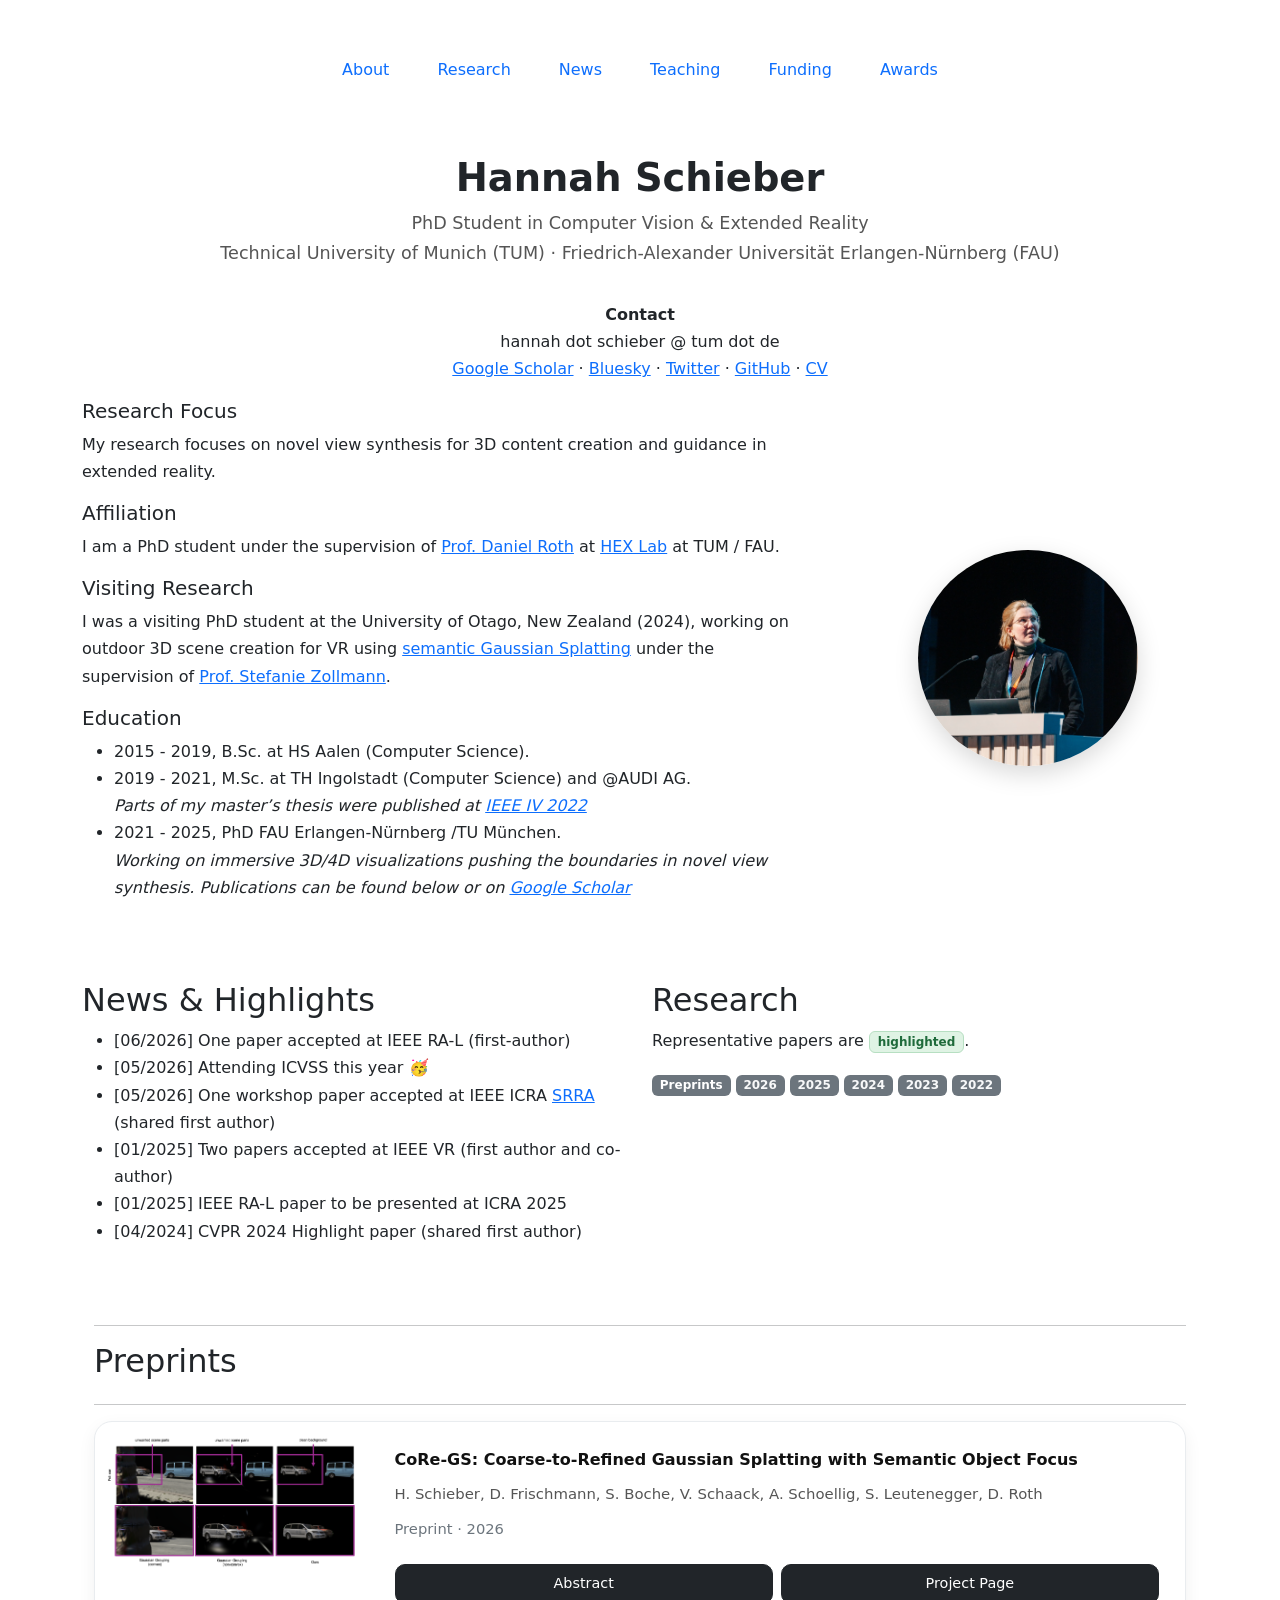
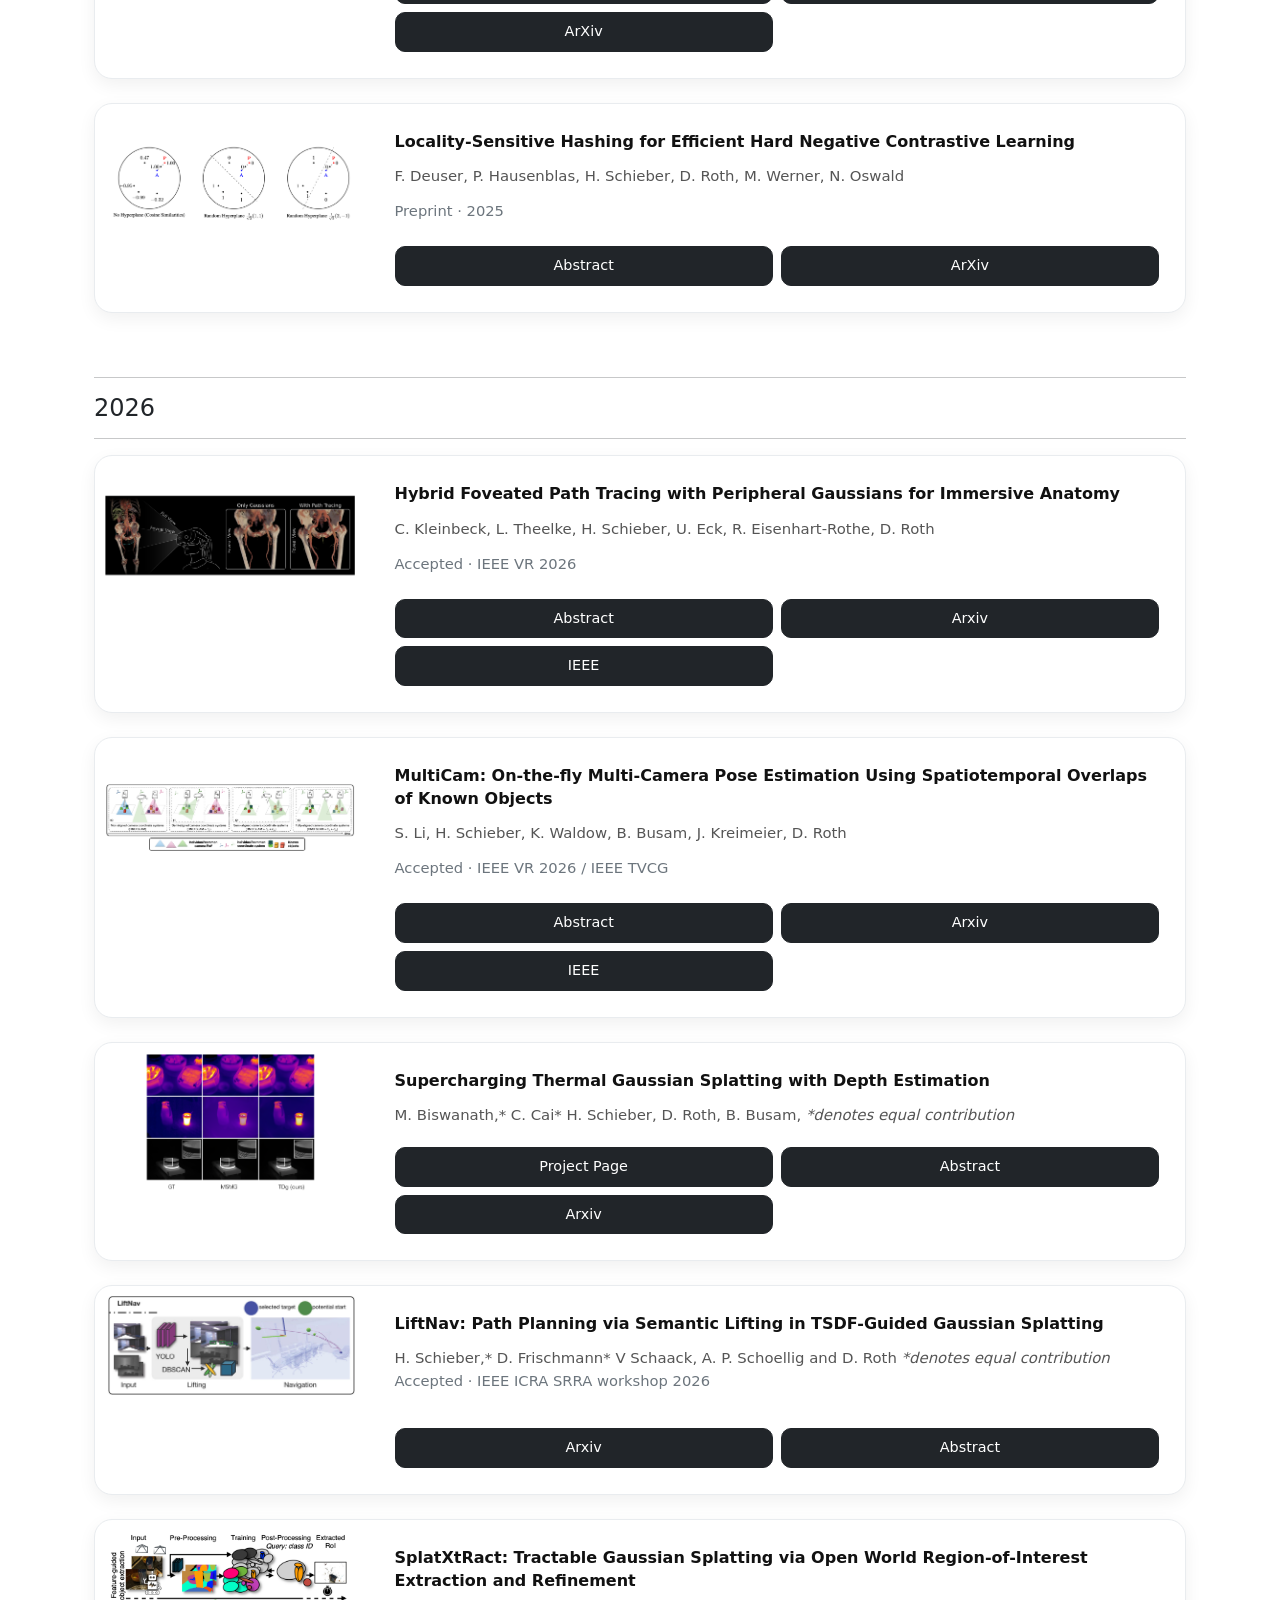
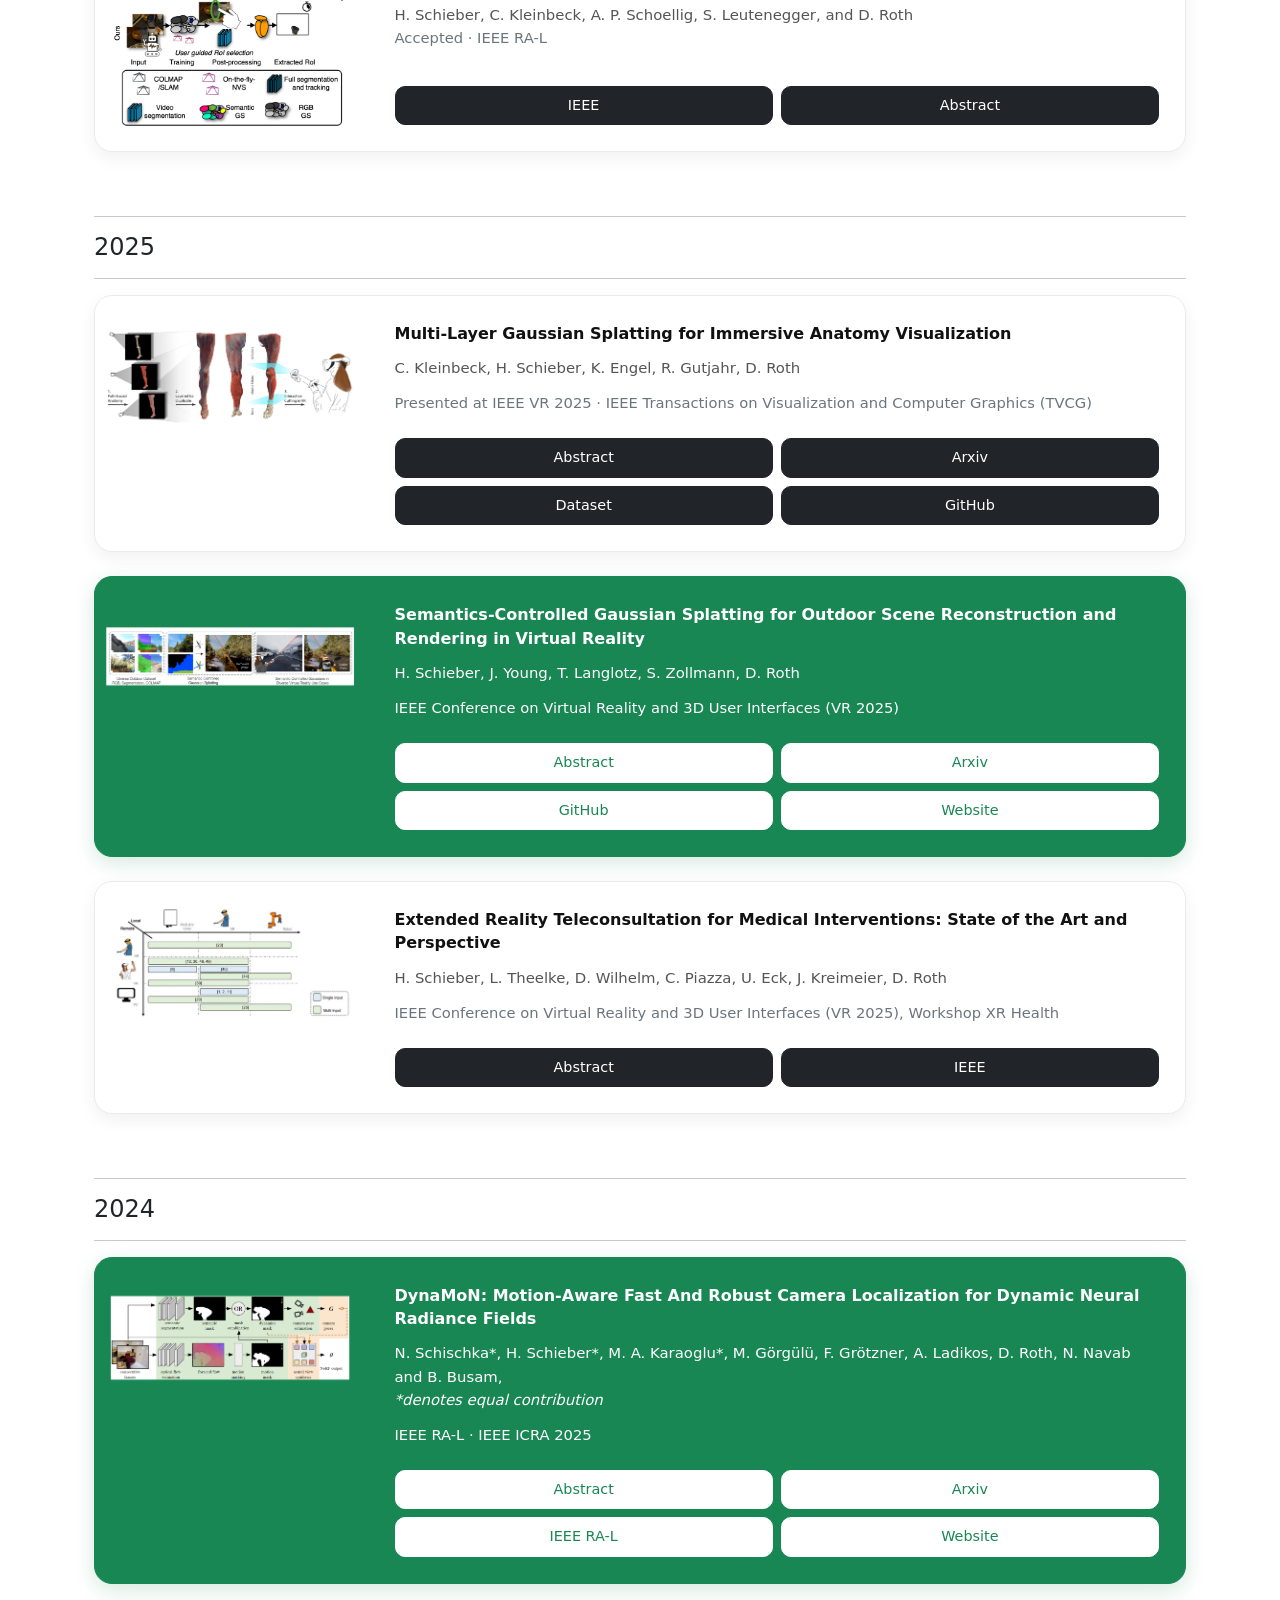
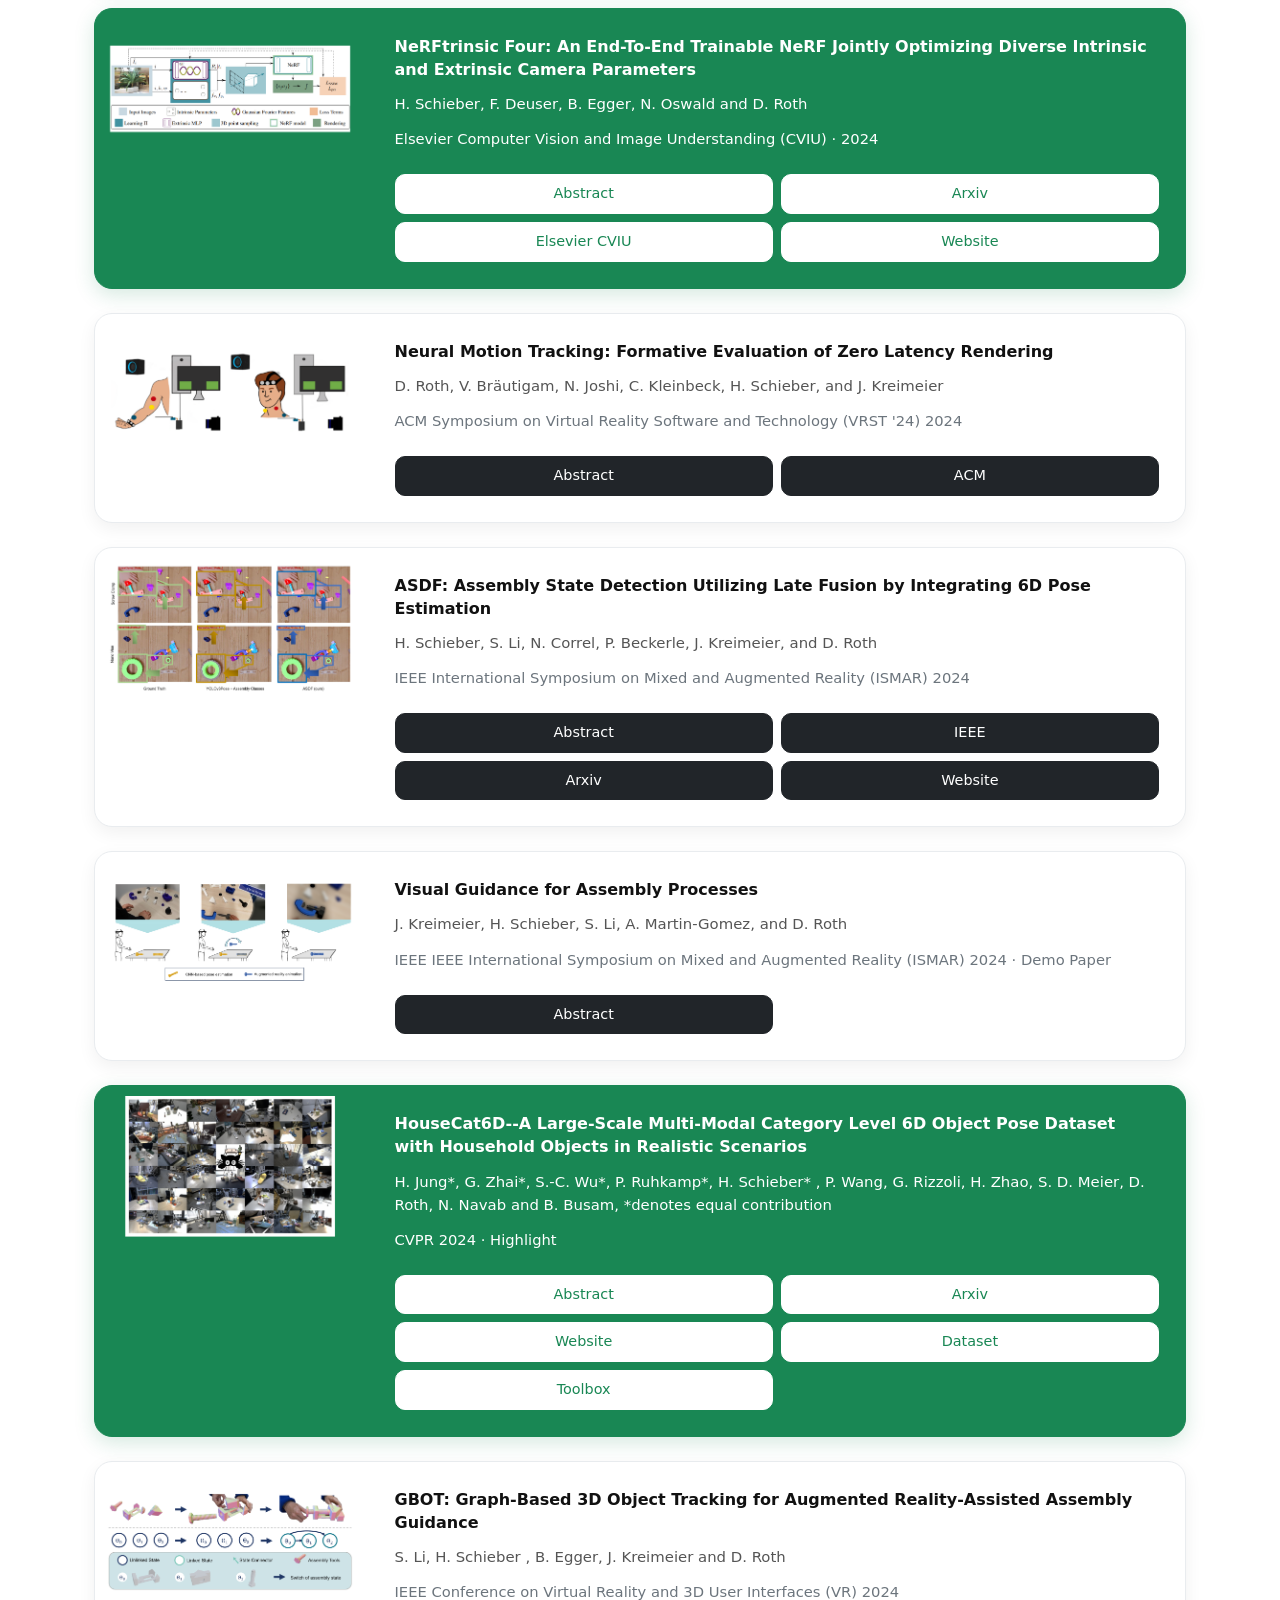
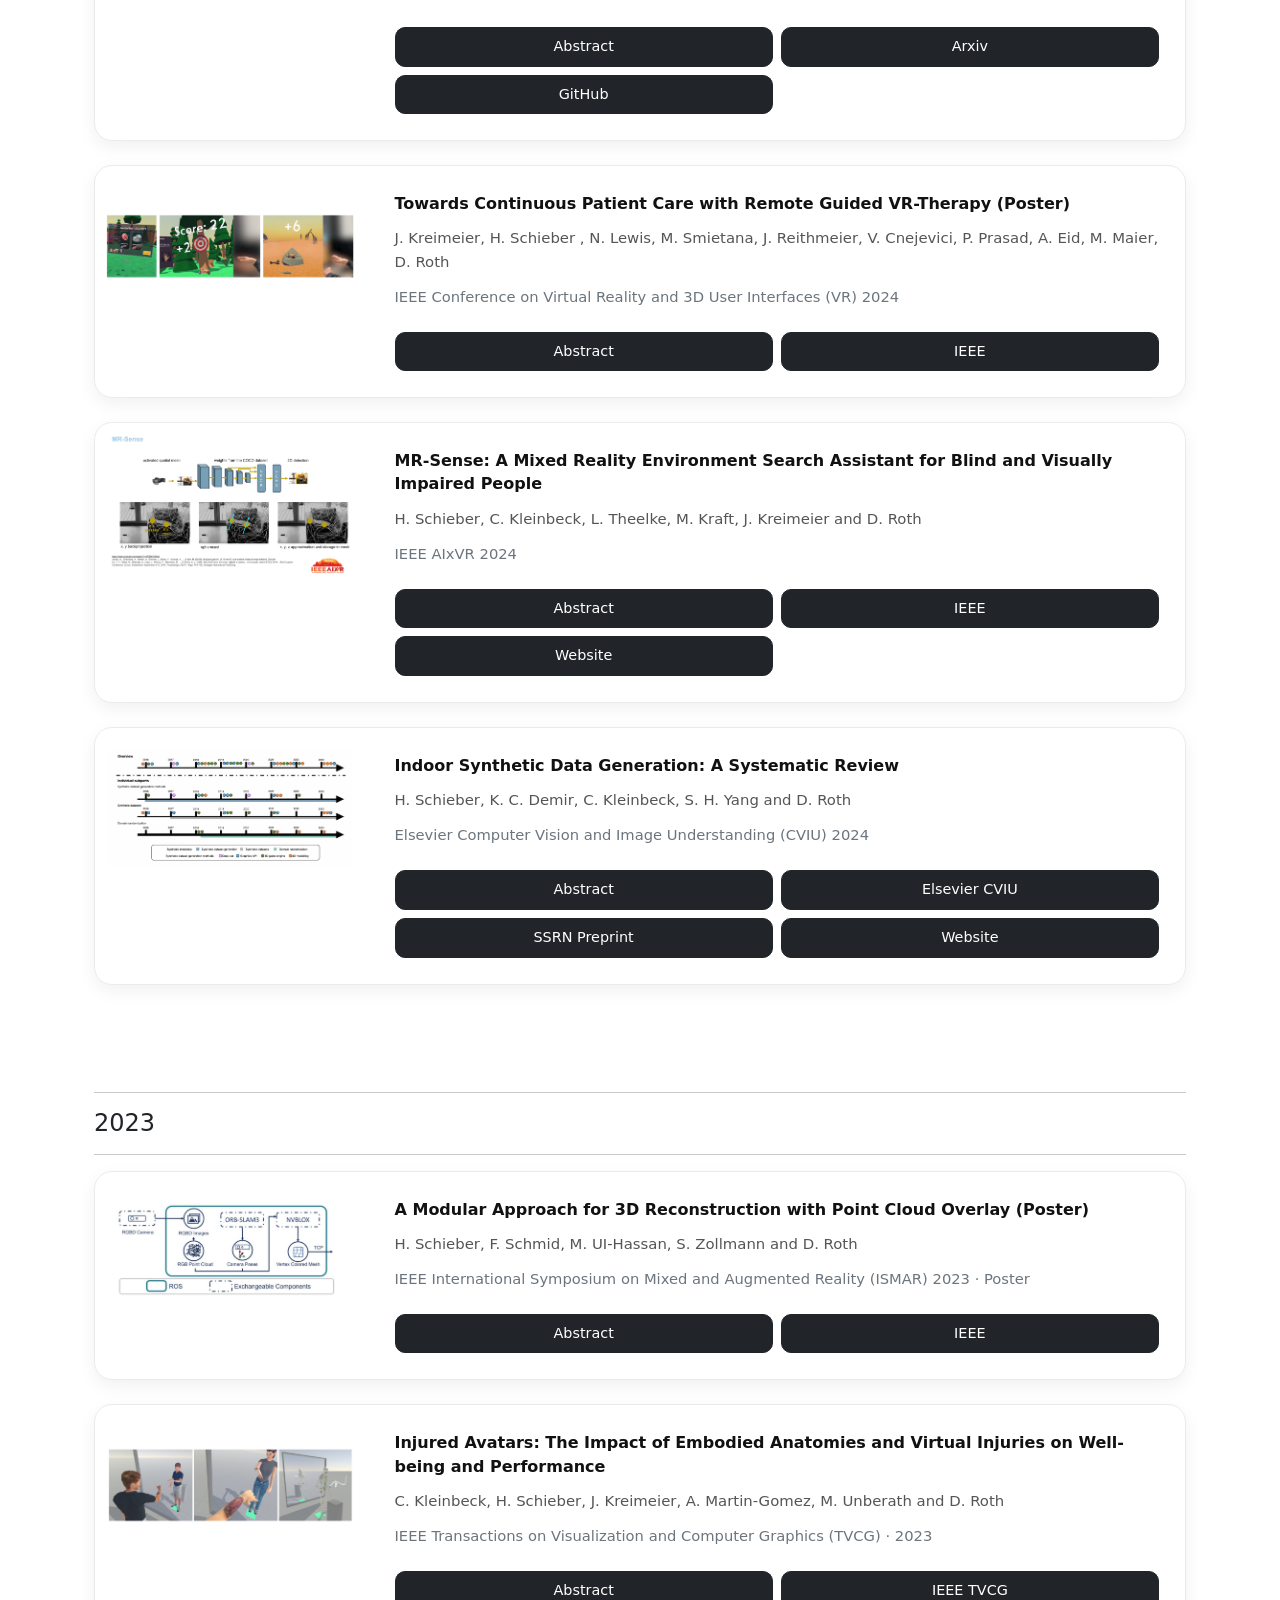
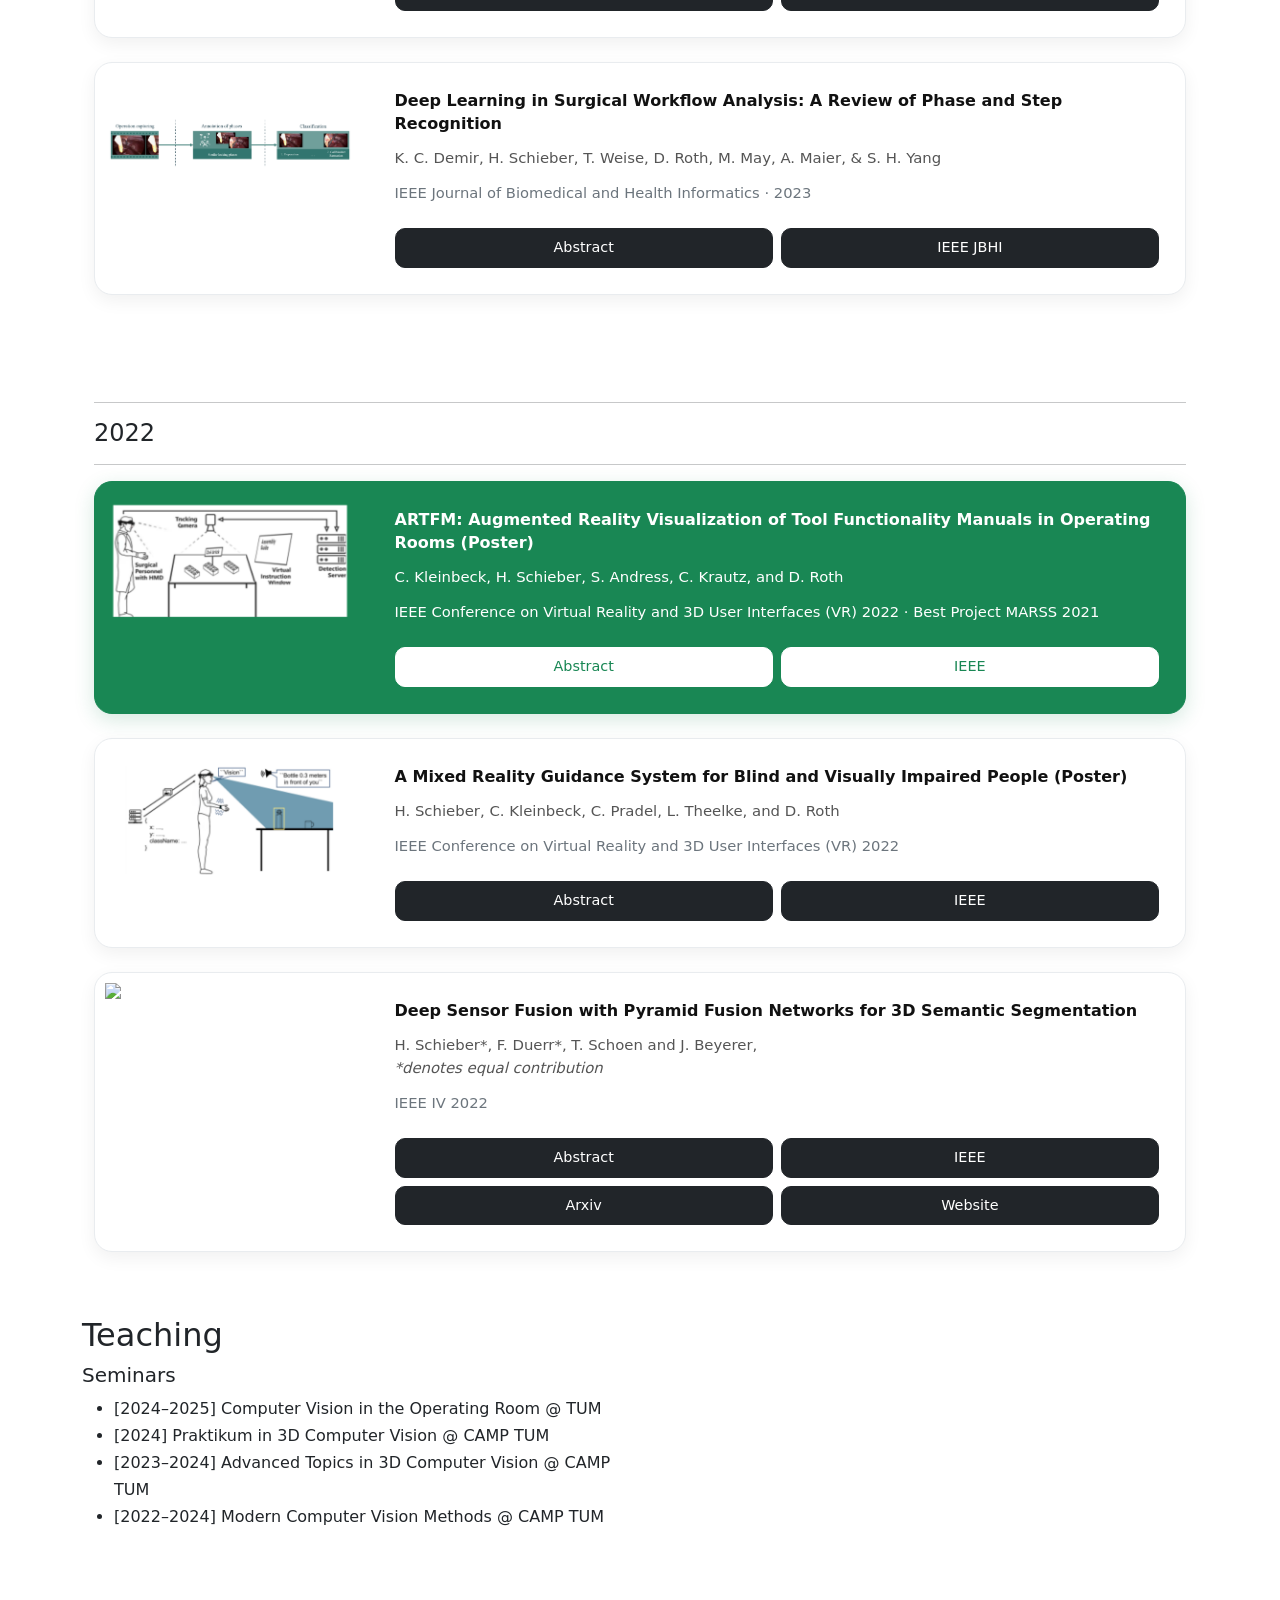
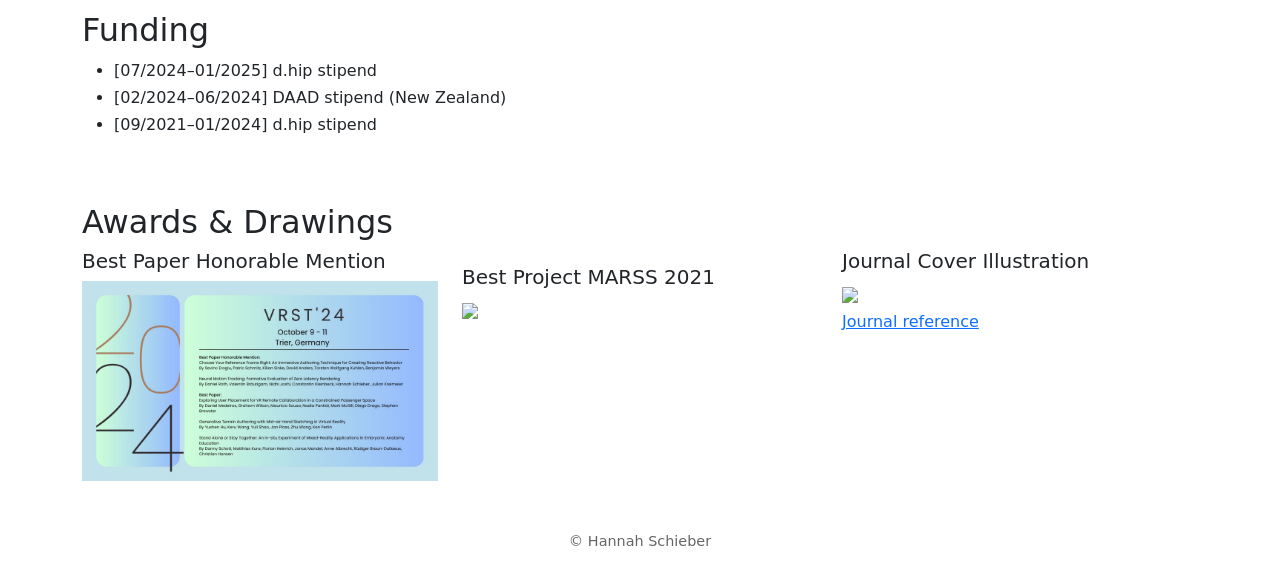
==== index.html @ f5fe0e19 "Update index.html" ====
<!DOCTYPE html>
<html lang="en">
<head>
    <meta charset="UTF-8">

    <title>Hannah Schieber</title>

    <meta name="author" content="Hannah Schieber">
    <meta name="viewport" content="width=device-width, initial-scale=1">

    <meta name="description"
          content="Hannah Schieber is a PhD student at TUM and FAU researching neural 3D content creation, computer vision, and extended reality.">

    <meta property="og:title" content="Hannah Schieber, PhD Student">
    <meta property="og:description"
          content="Personal webpage of Hannah Schieber, PhD student in computer vision and extended reality.">

    <link rel="shortcut icon" href="images/favicon/favicon.ico" type="image/x-icon">

    <link href="https://cdn.jsdelivr.net/npm/bootstrap@5.3.3/dist/css/bootstrap.min.css"
          rel="stylesheet"
          crossorigin="anonymous">
<link rel="stylesheet" href="stylesheet.css">
    <style>
        body {
            line-height: 1.7;
        }

        section {
            margin-top: 4rem;
        }

        .name {
            font-size: 2.4rem;
            font-weight: 700;
            text-align: center;
        }

        .subtitle {
            text-align: center;
            font-size: 1.1rem;
            color: #555;
            margin-bottom: 2rem;
        }

        .profile-img {
            max-width: 220px;
            border-radius: 50%;
            box-shadow: 0 8px 24px rgba(0,0,0,0.15);
        }

        footer {
            color: #666;
            font-size: 0.9rem;
        }
    </style>

    <script>
        async function includeHTML() {
            const elements = document.querySelectorAll('[data-include]');
            for (const el of elements) {
                const file = el.getAttribute('data-include');
                try {
                    const response = await fetch(file);
                    el.innerHTML = response.ok ? await response.text() : 'Page not found.';
                } catch {
                    el.innerHTML = 'Error loading content.';
                }
            }
        }
        document.addEventListener('DOMContentLoaded', includeHTML);
    </script>
</head>

<body>

<header class="pt-5">
    <nav class="container">
        <ul class="nav justify-content-center gap-3">
            <li class="nav-item"><a class="nav-link" href="#About">About</a></li>
            <li class="nav-item"><a class="nav-link" href="#Research">Research</a></li>
            <li class="nav-item"><a class="nav-link" href="#News">News</a></li>
            <li class="nav-item"><a class="nav-link" href="#Teaching">Teaching</a></li>
            <li class="nav-item"><a class="nav-link" href="#Funding">Funding</a></li>
            <li class="nav-item"><a class="nav-link" href="#Awards">Awards</a></li>
        </ul>
    </nav>
</header>

<main class="container">

    <!-- ABOUT -->
    <section id="About">
        <div class="row align-items-center g-5">
            <div class="col-12">
            <h1 class="name">Hannah Schieber</h1>
                <p class="subtitle">
                    PhD Student in Computer Vision & Extended Reality<br>
                    Technical University of Munich (TUM) · Friedrich-Alexander Universität Erlangen-Nürnberg (FAU)
                </p>
                <p class="mt-4 text-center">
                    <strong>Contact</strong><br>
                    hannah dot schieber @ tum dot de<br>
                    <a href="https://scholar.google.com/citations?user=1tKoj0EAAAAJ">Google Scholar</a> ·
                    <a href="https://bsky.app/profile/hannahhaensen.bsky.social">Bluesky</a> ·
                    <a href="https://twitter.com/hannah_haensen">Twitter</a> ·
                    <a href="https://github.com/HannahHaensen/">GitHub</a> ·
                    <a href="assets/Hannah_Schieber_CV.pdf">CV</a>
                </p>
            </div>
        </div>
        <div class="row align-items-center g-5">
            <div class="col-lg-8">
                <h5>Research Focus</h5>
                <p>
                    My research focuses on novel view synthesis for 3D content creation
                    and guidance in extended reality.
                </p>

                <h5>Affiliation</h5>
                <p>
                    I am a PhD student under the supervision of
                    <a href="https://hex-lab.io">Prof. Daniel Roth</a> at <a href="https://hex-lab.io">HEX Lab</a>
                    at TUM / FAU.
                </p>

                <h5>Visiting Research</h5>
                <p>
                    I was a visiting PhD student at the University of Otago, New Zealand (2024),
                    working on outdoor 3D scene creation for VR using
                    <a href="https://hannahhaensen.github.io/SCGS/">semantic Gaussian Splatting</a>
                    under the supervision of <a href="https://szollmann.github.io">Prof. Stefanie Zollmann</a>.
                </p>

                <h5>Education</h5>

                    <ul>
                        <li>2015 - 2019, B.Sc. at HS Aalen (Computer Science).</li>
                        <li>2019 - 2021, M.Sc. at TH Ingolstadt (Computer Science) and @AUDI AG. <br> <em>Parts of my master’s thesis were published at
                            <a href="https://hannahhaensen.github.io/pyfu/">IEEE IV 2022</a></em></li>
                        <li>2021 - 2025, PhD FAU Erlangen-Nürnberg /TU München. <br> <em>Working on immersive 3D/4D visualizations pushing the boundaries in novel view synthesis. Publications can be found below or on <a href="https://scholar.google.com/citations?user=1tKoj0EAAAAJ"> Google Scholar</a></em></li>
                    </ul>
            </div>
            <div class="col-lg-4 text-center">
                <img
                    src="assets/img/hannah2.png"
                    alt="Portrait of Hannah Schieber"
                    loading="lazy"
                    class="profile-img">
            </div>
        </div>
    </section>

    <!-- NEWS -->
    <section id="News">
        <div class="row">
            <div class="col-6">
                <h2>News & Highlights</h2>
        <ul>
            <li>[06/2026] One paper accepted at IEEE RA-L (first-author)</li>
            <li>[05/2026] Attending ICVSS this year 🥳</li>
            <li>[05/2026] One workshop paper accepted at IEEE ICRA <a href="https://www.dynsyslab.org/icra2026-workshop-on-semantics-for-reliable-robot-autonomy/">SRRA</a> (shared first author)</li>
            <li>[01/2025] Two papers accepted at IEEE VR (first author and co-author)</li>
            <li>[01/2025] IEEE RA-L paper to be presented at ICRA 2025</li>
            <li>[04/2024] CVPR 2024 Highlight paper (shared first author)</li>
        </ul>
            </div>
            <div class="col-6">
                <h2>Research</h2>
        <p>Representative papers are <span class="badge bg-success">highlighted</span>.</p>

        <div class="mb-3">
            <span class="badge bg-secondary">Preprints</span>
            <span class="badge bg-secondary text-light" >
                  <a href="#2026" class="text-light text-decoration-none d-inline-block">
                    2026
                  </a>
            </span>
             <span class="badge bg-secondary text-light" >
                  <a href="#2025" class="text-light text-decoration-none d-inline-block">
                    2025
                  </a>
            </span>
            <span class="badge bg-secondary text-light" >
                  <a href="#2024" class="text-light text-decoration-none d-inline-block">
                    2024
                  </a>
            </span>
            <span class="badge bg-secondary text-light" >
                  <a href="#2023" class="text-light text-decoration-none d-inline-block">
                    2023
                  </a>
            </span>
            <span class="badge bg-secondary text-light" >
                  <a href="#2022" class="text-light text-decoration-none d-inline-block">
                    2022
                  </a>
            </span>
        </div>
            </div>
        </div>

    </section>

    <!-- RESEARCH -->
    <section id="Research">


        <div data-include="preprints.html"></div>
        <div data-include="2026.html"></div>
        <div data-include="2025.html"></div>
        <div data-include="2024.html"></div>
        <div data-include="2023.html"></div>
        <div data-include="2022.html"></div>
    </section>

    <!-- TEACHING -->
    <section id="Teaching">
        <h2>Teaching</h2>
        <div class="row g-4">
            <div class="col-lg-6">
                <h5>Seminars</h5>
                <ul>
                    <li>[2024–2025] Computer Vision in the Operating Room @ TUM</li>
                    <li>[2024] Praktikum in 3D Computer Vision @ CAMP TUM</li>
                    <li>[2023–2024] Advanced Topics in 3D Computer Vision @ CAMP TUM</li>
                    <li>[2022–2024] Modern Computer Vision Methods @ CAMP TUM</li>
                </ul>
            </div>
            <div class="col-lg-6">

            </div>
        </div>
    </section>

    <!-- FUNDING -->
    <section id="Funding">
        <h2>Funding</h2>
        <ul>
            <li>[07/2024–01/2025] d.hip stipend</li>
            <li>[02/2024–06/2024] DAAD stipend (New Zealand)</li>
            <li>[09/2021–01/2024] d.hip stipend</li>
        </ul>
    </section>



    <!-- AWARDS -->
    <section id="Awards">
        <h2>Awards & Drawings</h2>
        <div class="row g-4">
            <div class="col-lg-4">
                <h5>Best Paper Honorable Mention</h5>
                <img src="assets/img/vrst.jpg" class="img-fluid">
            </div>
            <div class="col-lg-4">
                <h5 class="mt-3">Best Project MARSS 2021</h5>
                <img src="assets/img/marss.png" class="img-fluid">
            </div>
            <div class="col-lg-4">
                <h5>Journal Cover Illustration</h5>
                <img src="assets/img/jn.2025.133.issue-2.cover.jpg" class="img-fluid w-50">
                <p>
                    <a href="https://journals.physiology.org/doi/full/10.1152/jn.00389.2024">
                        Journal reference
                    </a>
                </p>
            </div>
        </div>
    </section>

</main>

<footer class="text-center mt-5 mb-4">
    © Hannah Schieber
</footer>

<script src="https://cdn.jsdelivr.net/npm/bootstrap@5.3.3/dist/js/bootstrap.min.js"
        crossorigin="anonymous"
        defer></script>

</body>
</html>
---- stylesheet.css ----
body {
    line-height: 1.7;
}

section {
    margin-top: 4rem;
}

.name {
    font-size: 2.4rem;
    font-weight: 700;
    text-align: center;
}

.subtitle {
    text-align: center;
    font-size: 1.1rem;
    color: #555;
    margin-bottom: 2rem;
}

.profile-img {
    max-width: 220px;
    border-radius: 50%;
    box-shadow: 0 8px 24px rgba(0,0,0,0.15);
}

footer {
    color: #666;
    font-size: 0.9rem;
}

/* Paper section */

.paper-row {
    align-items: stretch;
}

.paper-col {
    display: flex;
}

.paper-card {
    display: flex;
    flex-direction: column;
    width: 100%;
    background: #fff;
    border: 1px solid #e9ecef;
    padding: 10px;
    border-radius: 18px;
    overflow: hidden;
    box-shadow: 0 6px 18px rgba(0,0,0,0.06);
    transition: transform 0.2s ease, box-shadow 0.2s ease;
}

.paper-card:hover {
    transform: translateY(-4px);
    box-shadow: 0 12px 28px rgba(0,0,0,0.10);
}

.paper-img {
    width: 100%;
    object-fit: cover;
    display: block;
}

.paper-card-body {
    display: flex;
    flex-direction: column;
    flex: 1;
    padding: 1rem;
}

.paper-card.highlight {
    border: 1px solid #198754; /* Bootstrap success green */
    box-shadow: 0 6px 20px rgba(25, 135, 84, 0.15);
    position: relative;
    overflow: hidden;
}

/* top accent bar */
.paper-card.highlight::before {
    content: "";
    position: absolute;
    top: 0;
    left: 0;
    width: 100%;
    height: 4px;
    background: #198754;
}

/* optional: slightly stronger title */
.paper-card.highlight .papertitle {
    font-weight: 700;
}

.papertitle {
    display: block;
    font-size: 1rem;
    font-weight: 700;
    line-height: 1.45;
    margin-bottom: 0.75rem;
    color: #111;
}

.paper-authors {
    font-size: 0.93rem;
    line-height: 1.55;
    color: #555;
    margin-bottom: 0.75rem;
}

.paper-venue {
    font-size: 0.92rem;
    line-height: 1.5;
    color: #6c757d;
    margin-bottom: 1rem;
}

.paper-actions {
    margin-top: auto;
}

.paper-actions .btn {
    border-radius: 10px;
    padding: 0.5rem 0.75rem;
    font-size: 0.9rem;
}

.paper-collapse {
    margin-top: 1rem;
}

.paper-collapse .card {
    border: 1px solid #e9ecef;
    border-radius: 12px;
    background: #f8f9fa;
    box-shadow: none;
}

.paper-collapse .card-body {
    padding: 0.9rem 1rem;
}

.paper-collapse p {
    margin-bottom: 0;
    font-size: 0.92rem;
    line-height: 1.65;
    color: #333;
}

/* Optional: highlighted badge refinement */
.badge.bg-success {
    background-color: #dff3e4 !important;
    color: #1f6b3b !important;
    border: 1px solid #b7dfc2;
}

/* Responsive tweaks */
@media (max-width: 991.98px) {
    .paper-card-body {
        padding: 0.9rem;
    }

    .papertitle {
        font-size: 0.98rem;
    }
}

@media (max-width: 575.98px) {
    .paper-actions .btn {
        font-size: 0.88rem;
        padding: 0.5rem 0.65rem;
    }
}

.paper-card.highlight {
    background: #198754;
    color: white;
    border: 1px solid #198754;
    box-shadow: 0 6px 20px rgba(25, 135, 84, 0.18);
    position: relative;
    overflow: hidden;
}

.paper-card.highlight::before {
    content: "";
    position: absolute;
    top: 0;
    left: 0;
    width: 100%;
    height: 4px;
}

.paper-card.highlight .papertitle,
.paper-card.highlight .paper-authors,
.paper-card.highlight .paper-venue,
.paper-card.highlight .paper-collapse p {
    color: white;
}

.paper-card.highlight .paper-collapse .card {
    background: rgba(255, 255, 255, 0.12);
    border: 1px solid rgba(255, 255, 255, 0.2);
}

.paper-card.highlight .btn.btn-dark {
    background: white;
    color: #198754;
    border-color: white;
}
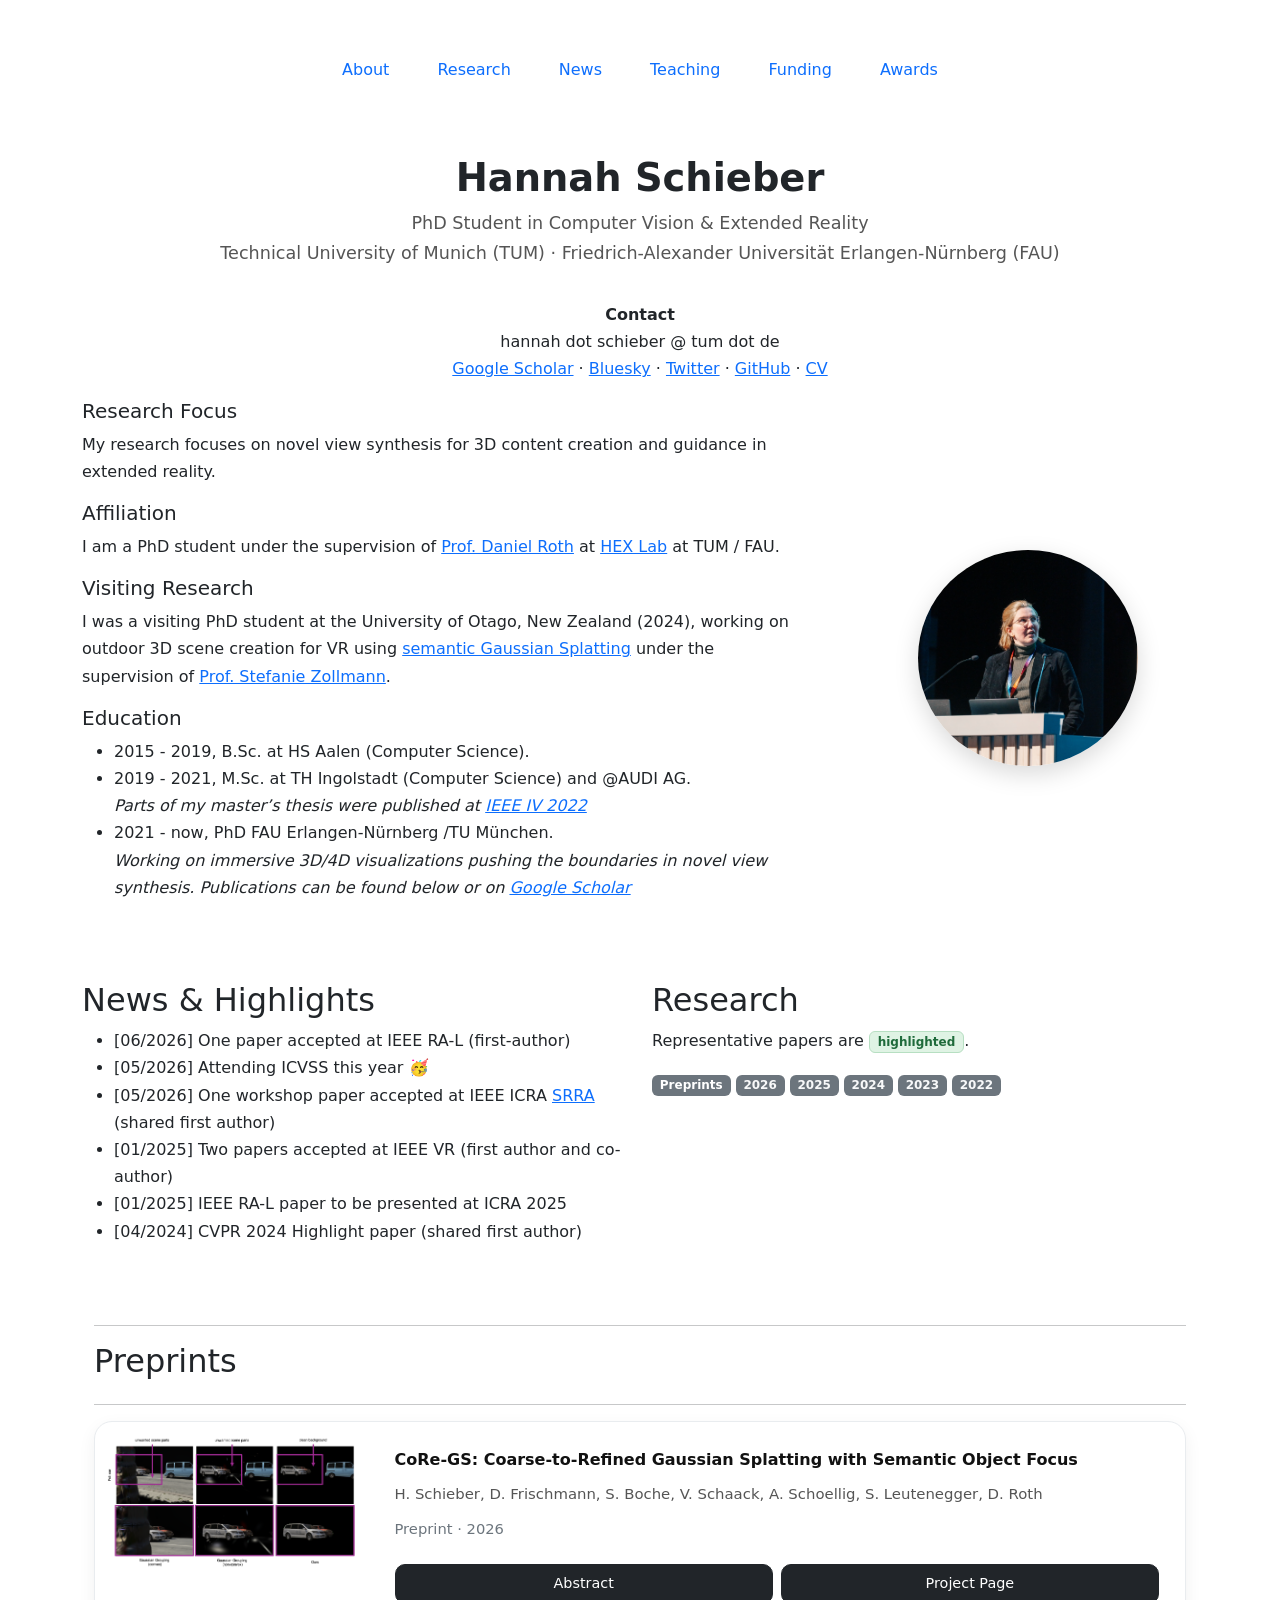
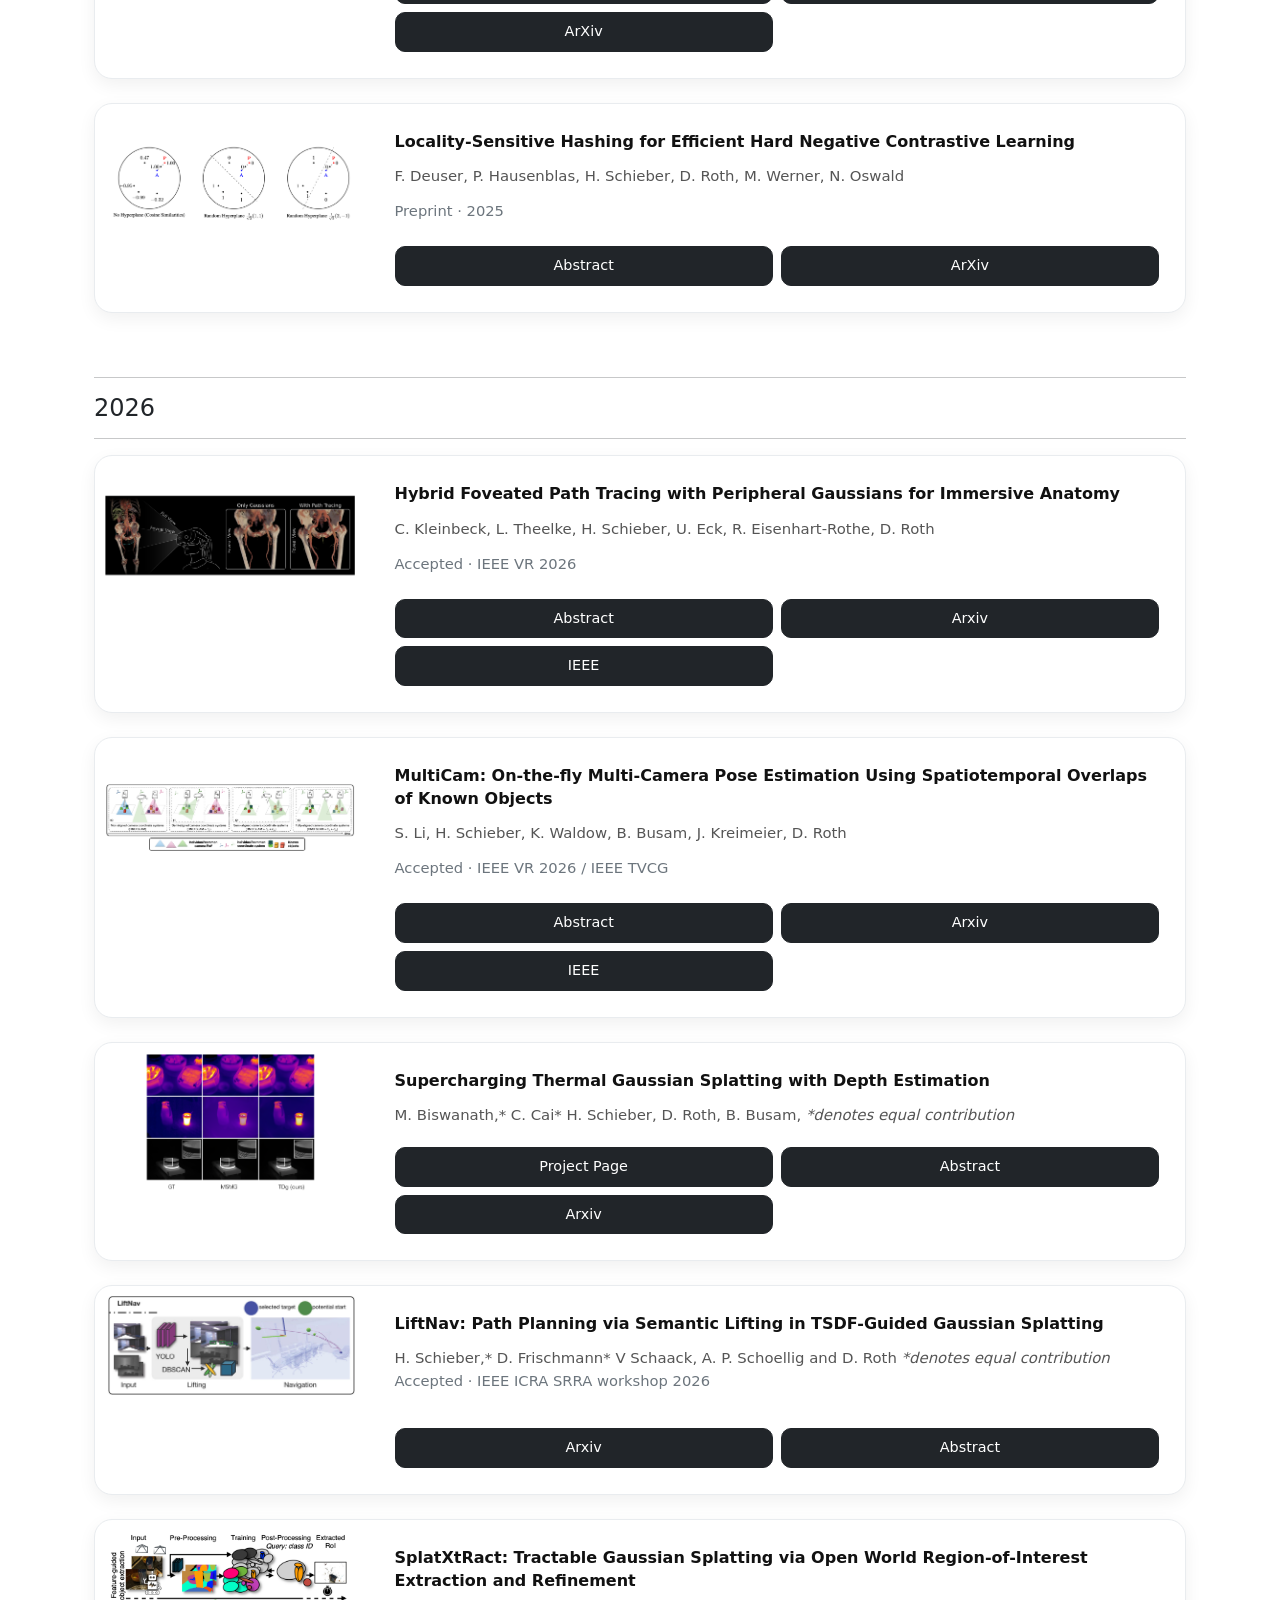
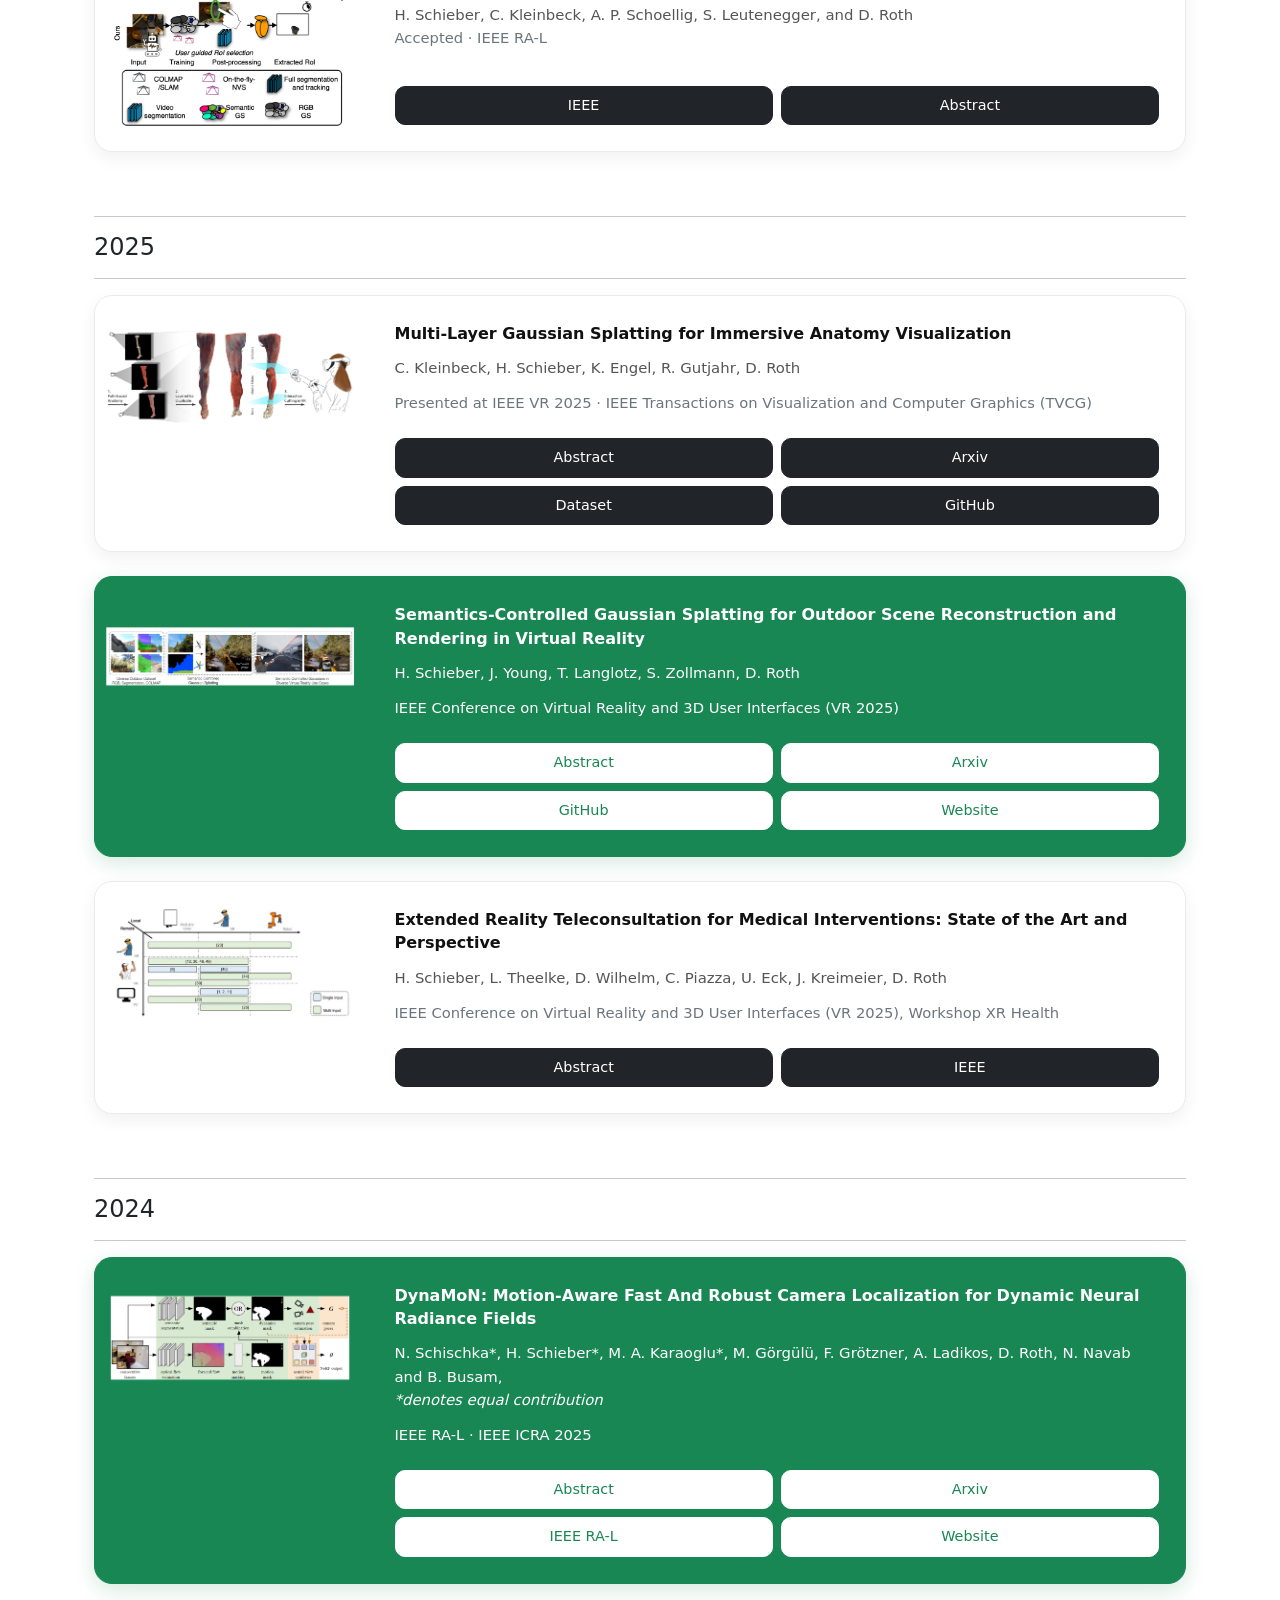
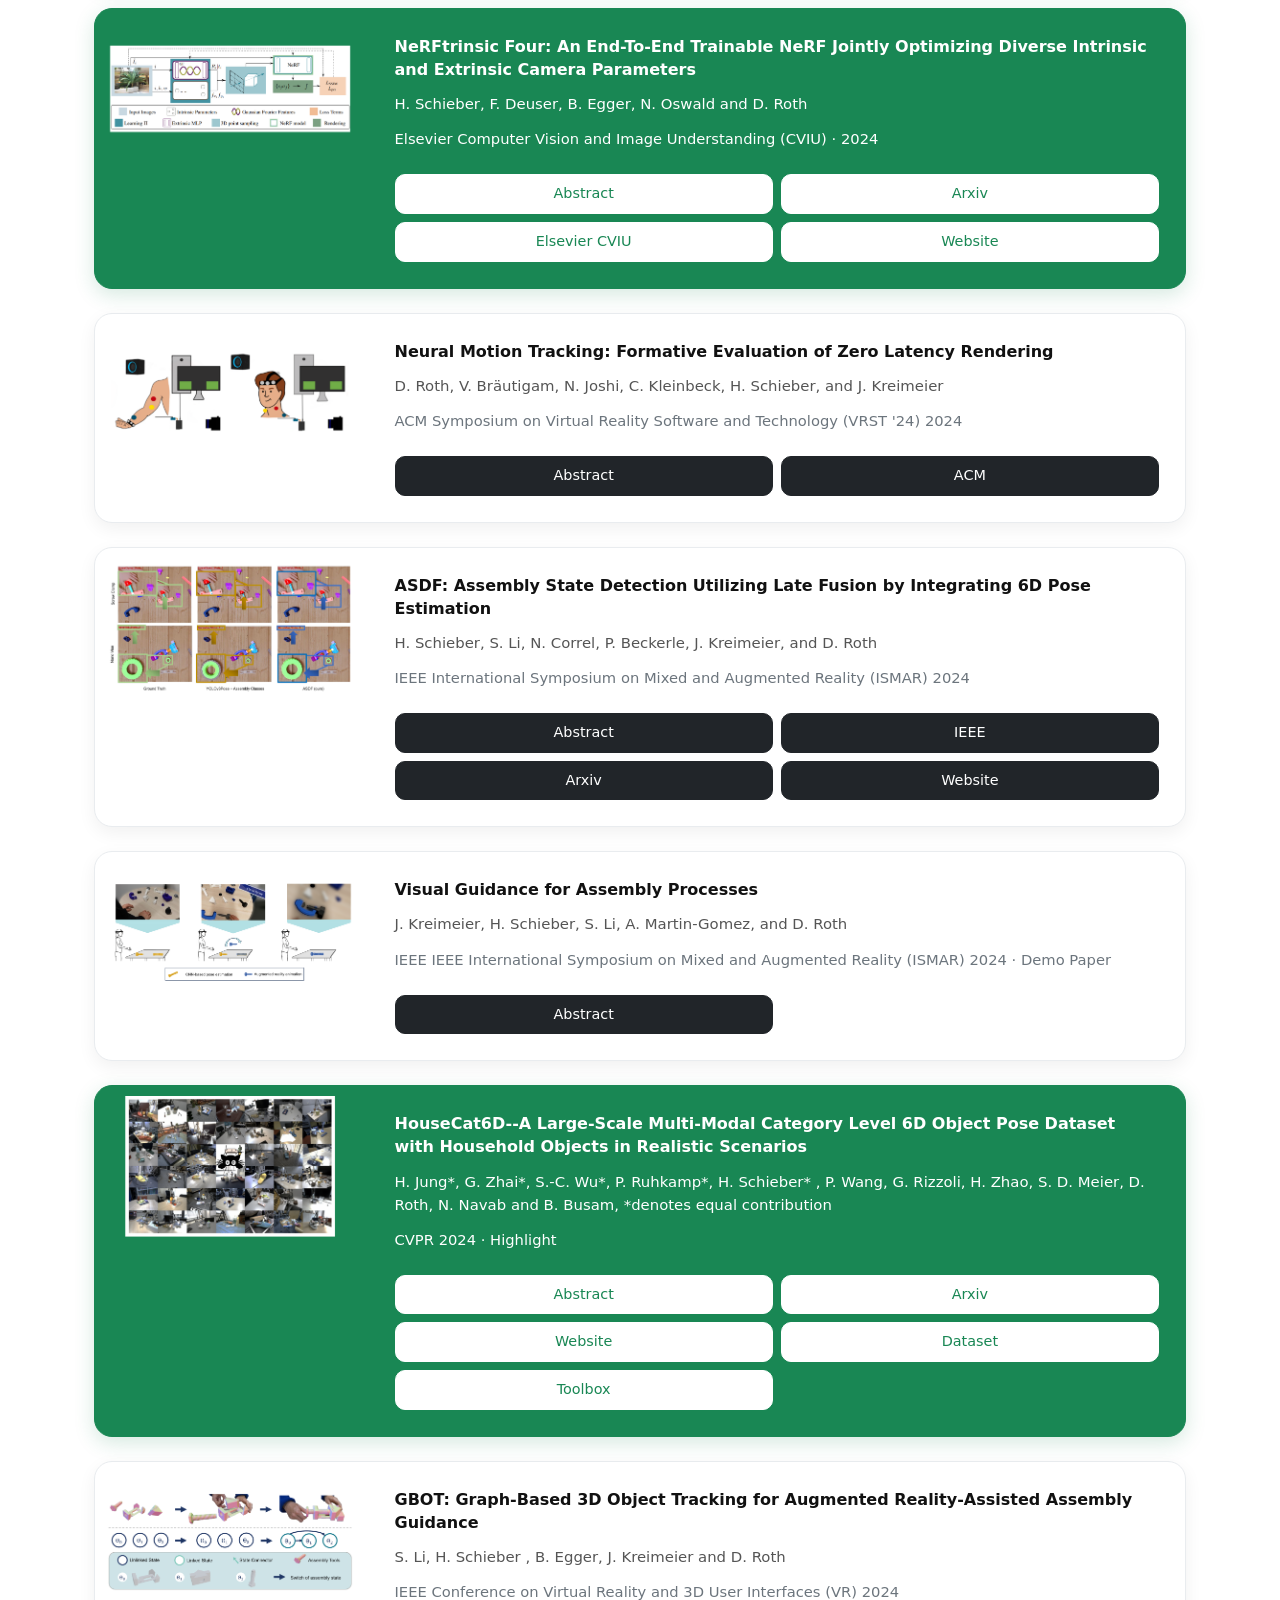
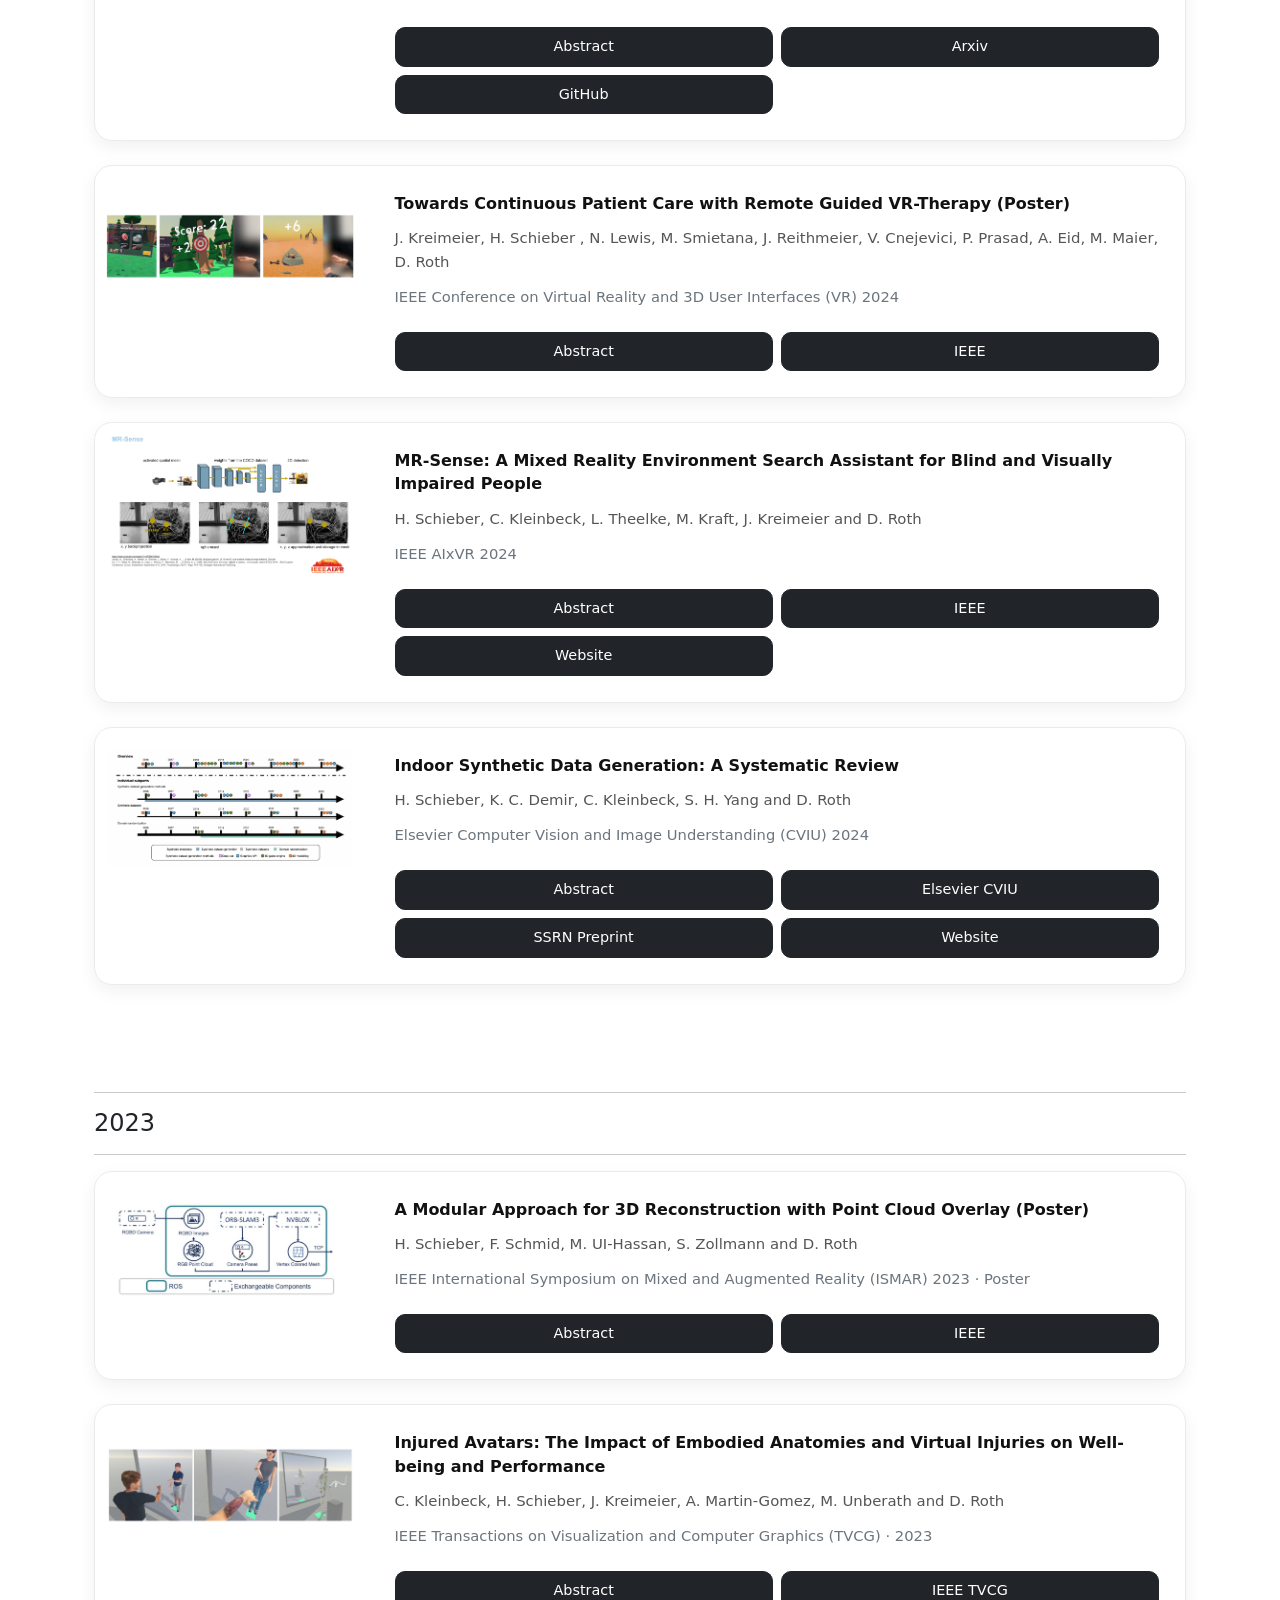
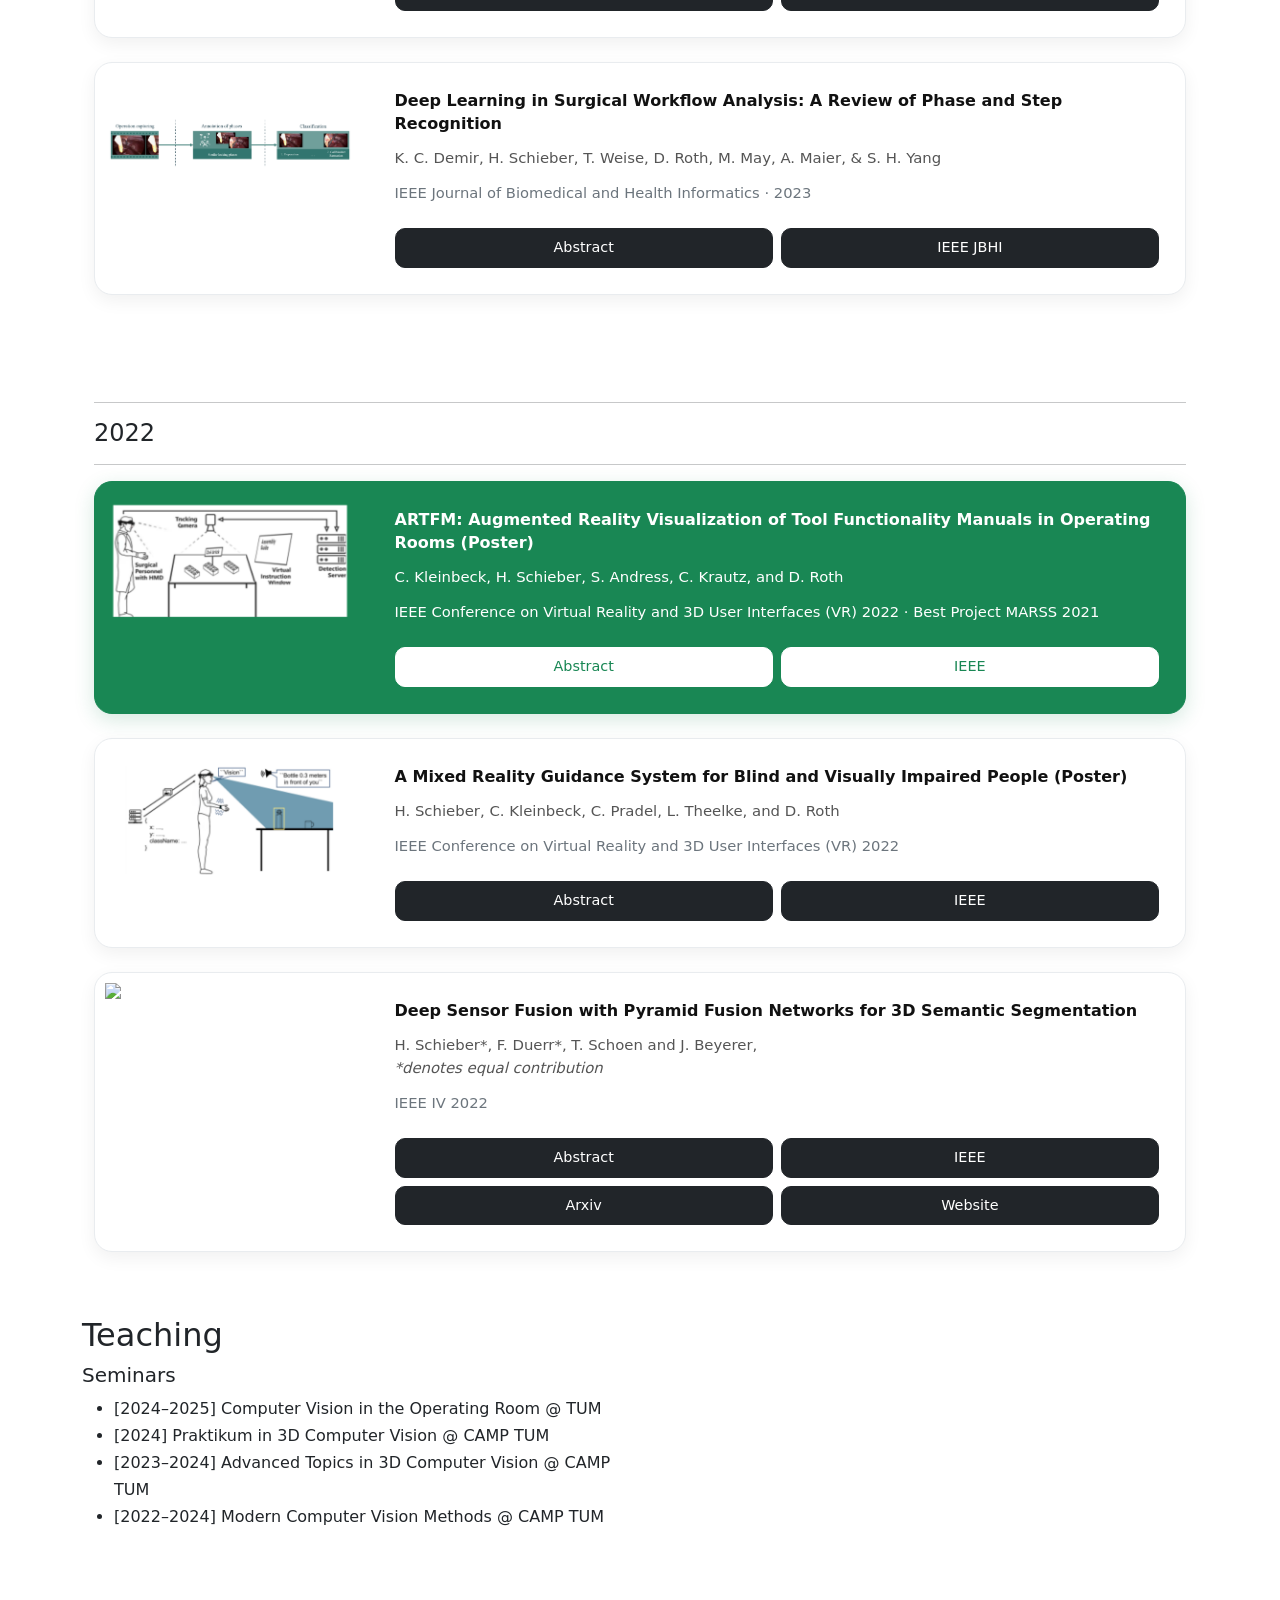
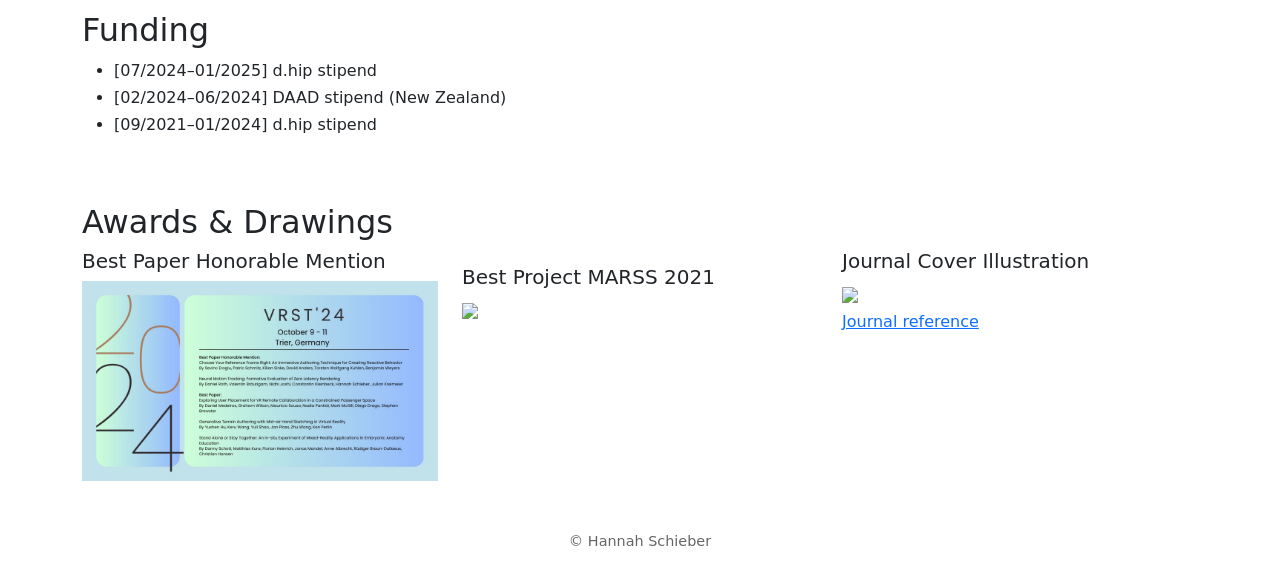
==== commit 9a14e303: "Update index.html" ====
--- a/index.html
+++ b/index.html
@@ -138,7 +138,7 @@
                         <li>2015 - 2019, B.Sc. at HS Aalen (Computer Science).</li>
                         <li>2019 - 2021, M.Sc. at TH Ingolstadt (Computer Science) and @AUDI AG. <br> <em>Parts of my master’s thesis were published at
                             <a href="https://hannahhaensen.github.io/pyfu/">IEEE IV 2022</a></em></li>
-                        <li>2021 - 2025, PhD FAU Erlangen-Nürnberg /TU München. <br> <em>Working on immersive 3D/4D visualizations pushing the boundaries in novel view synthesis. Publications can be found below or on <a href="https://scholar.google.com/citations?user=1tKoj0EAAAAJ"> Google Scholar</a></em></li>
+                        <li>2021 - now, PhD FAU Erlangen-Nürnberg /TU München. <br> <em>Working on immersive 3D/4D visualizations pushing the boundaries in novel view synthesis. Publications can be found below or on <a href="https://scholar.google.com/citations?user=1tKoj0EAAAAJ"> Google Scholar</a></em></li>
                     </ul>
             </div>
             <div class="col-lg-4 text-center">
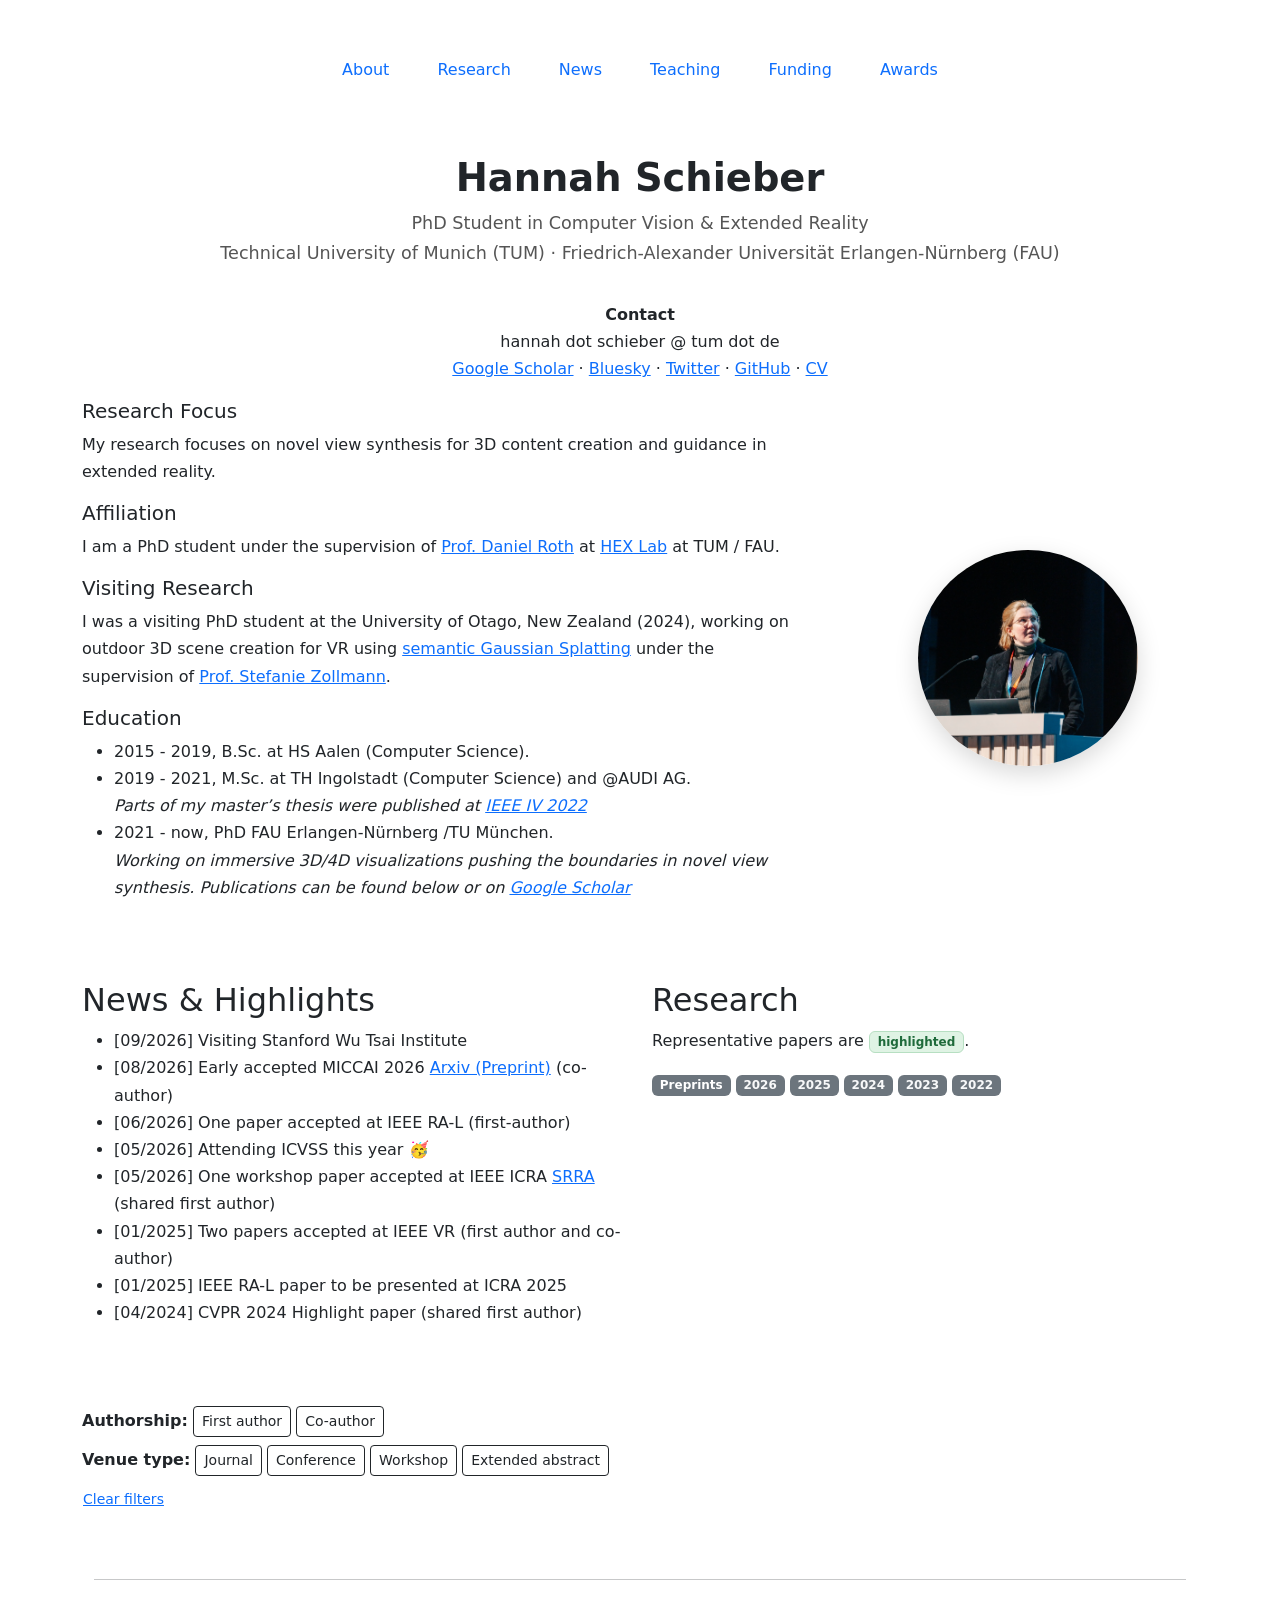
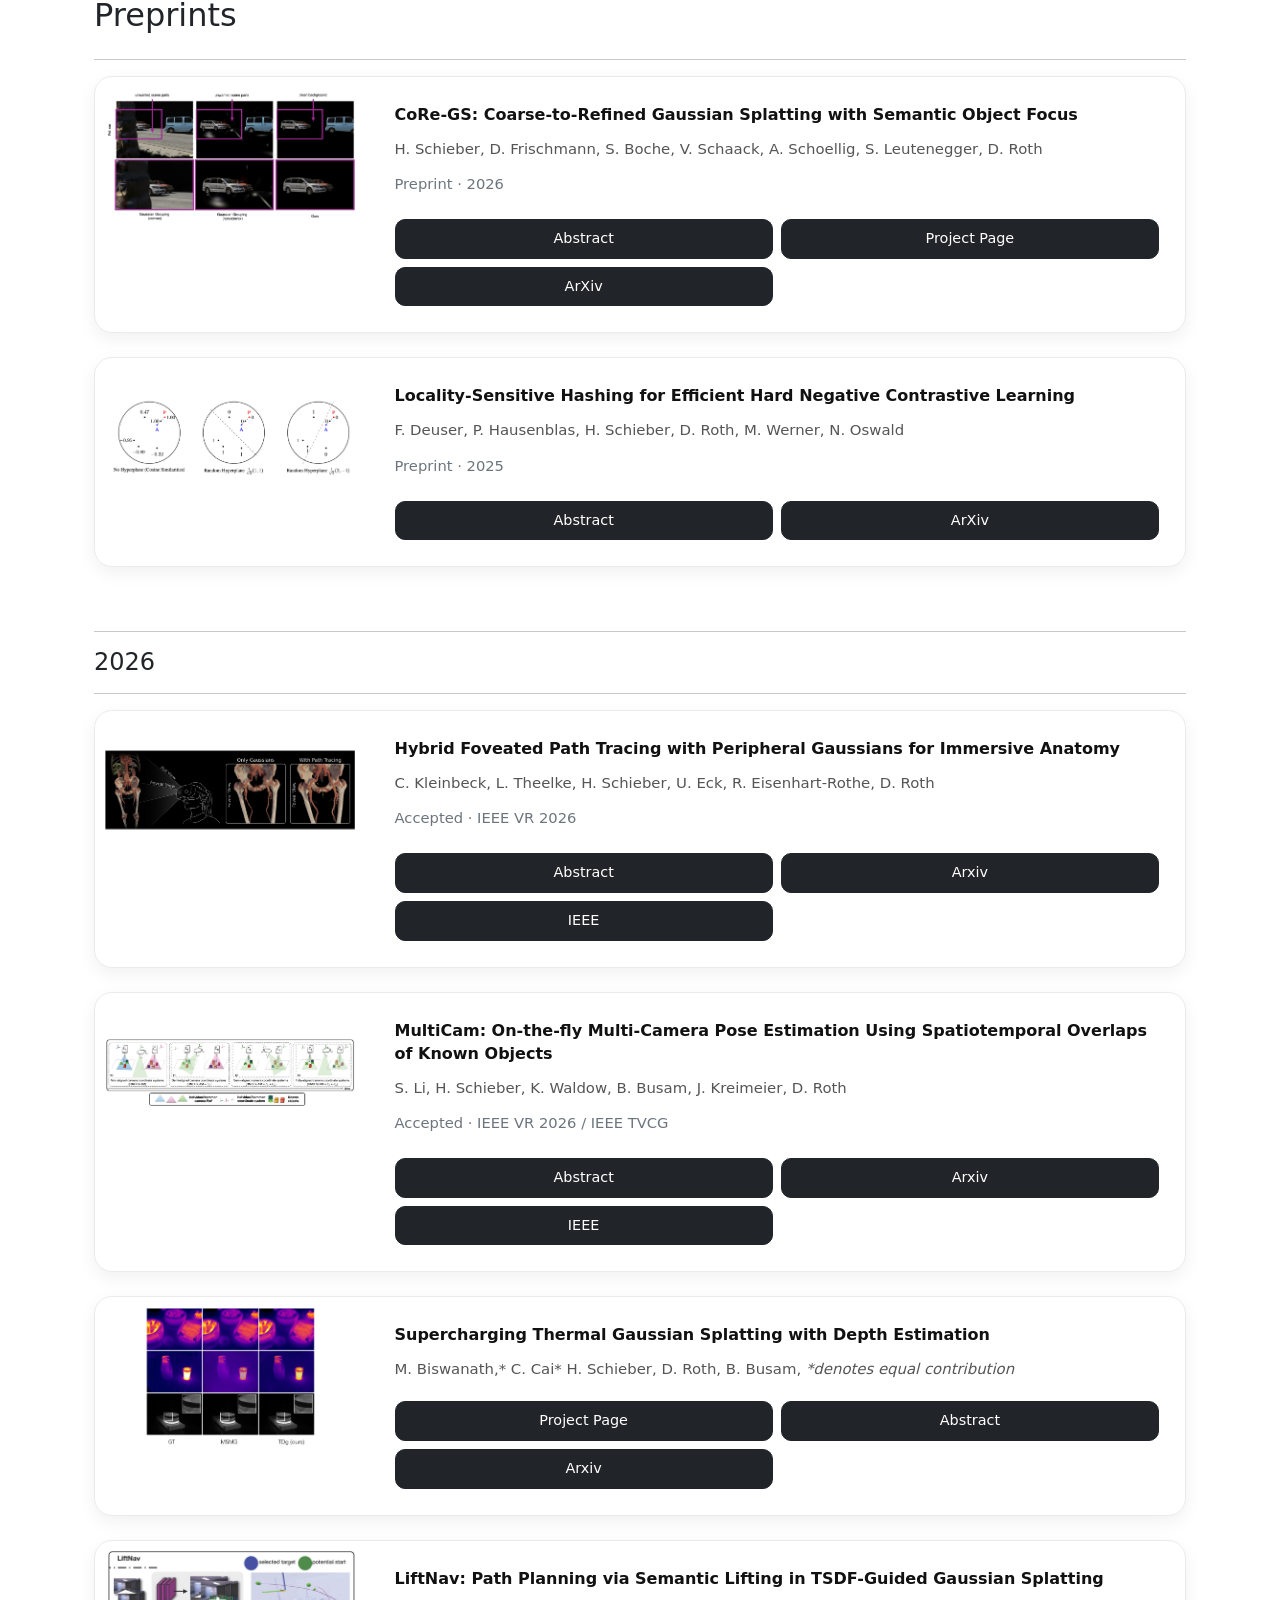
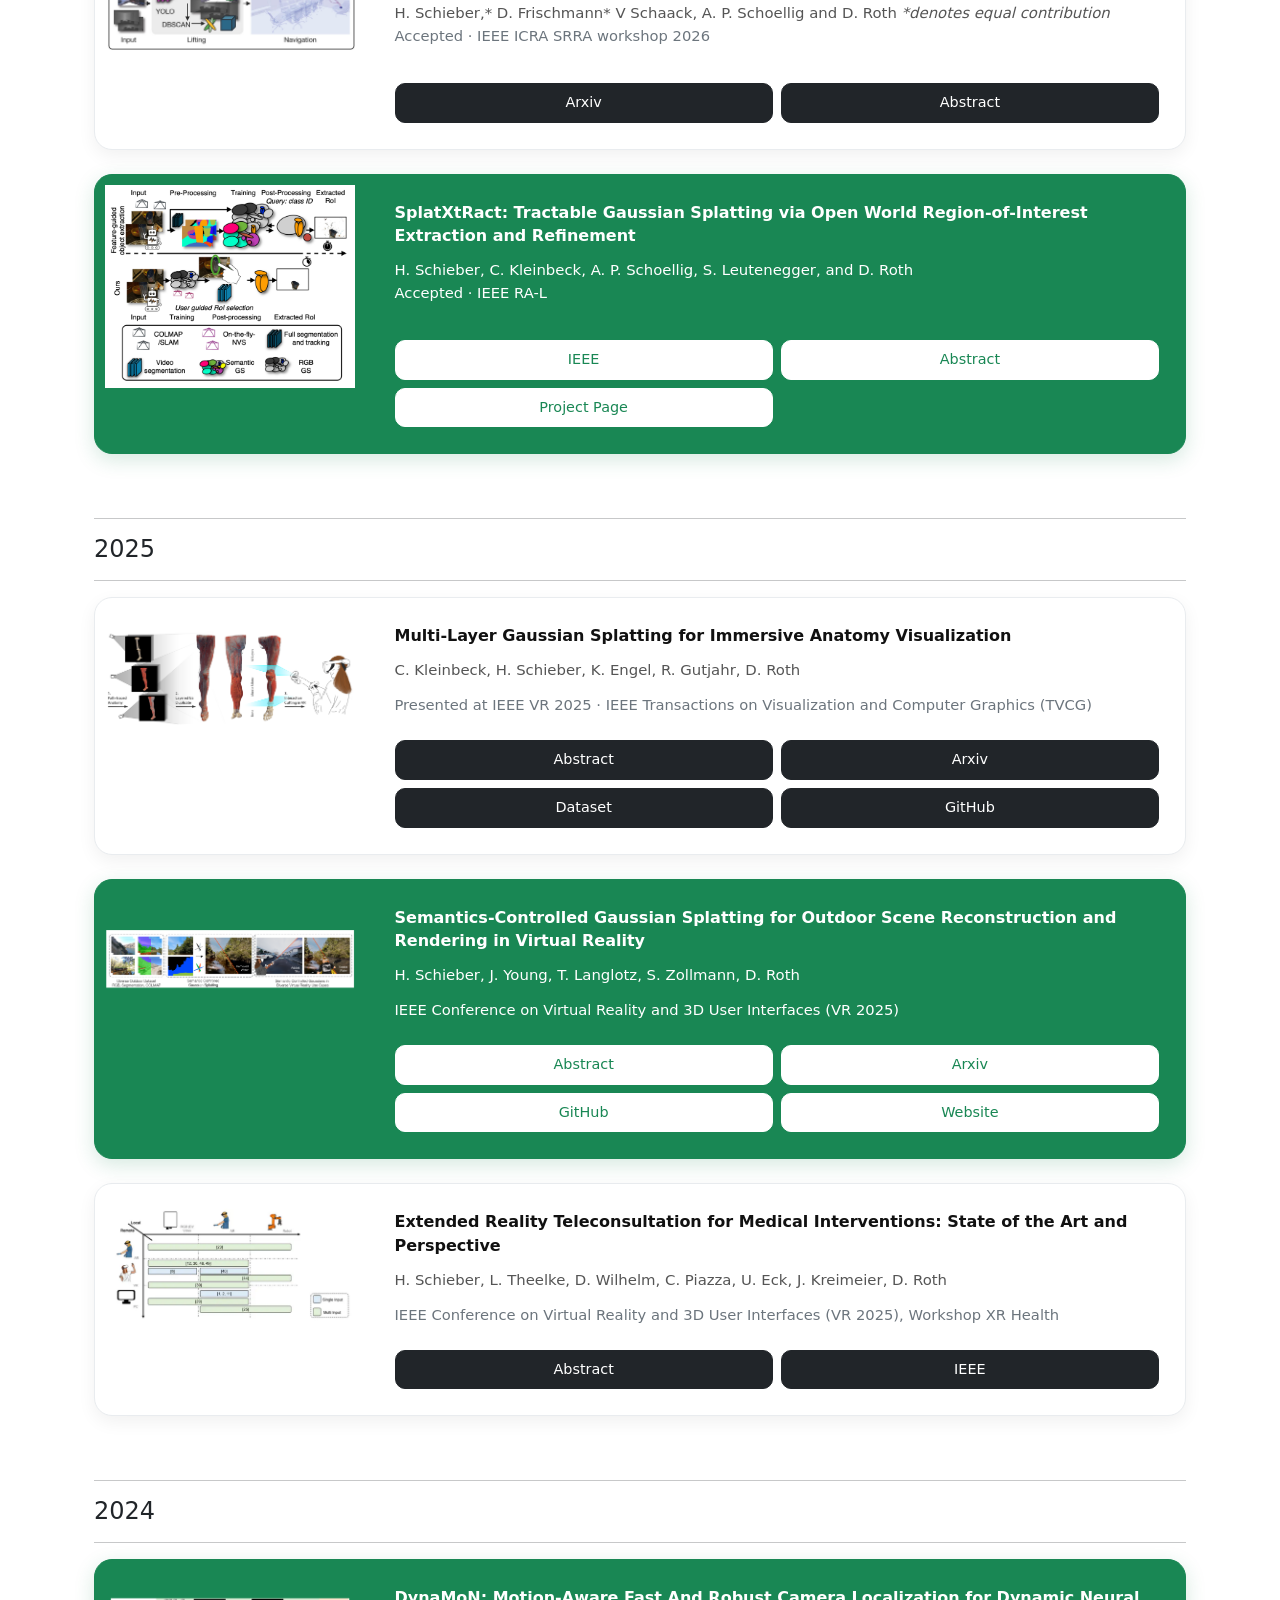
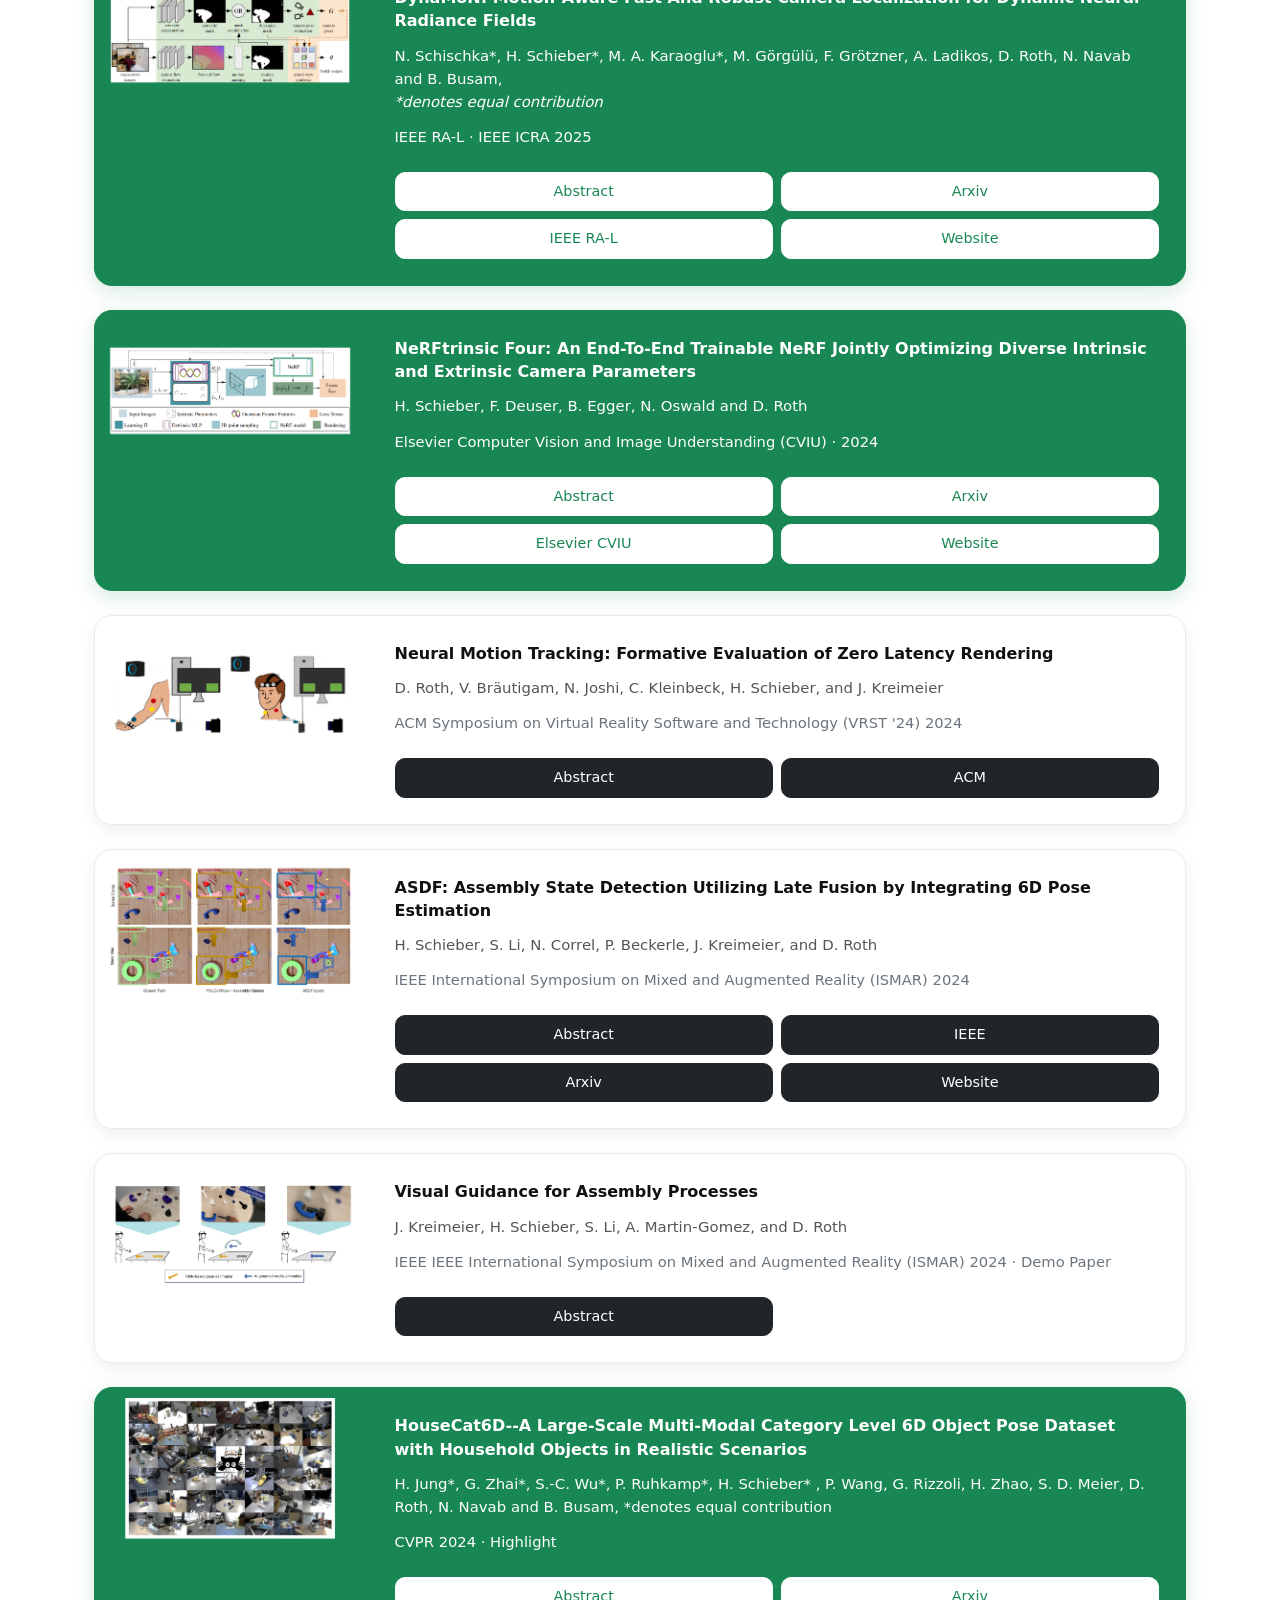
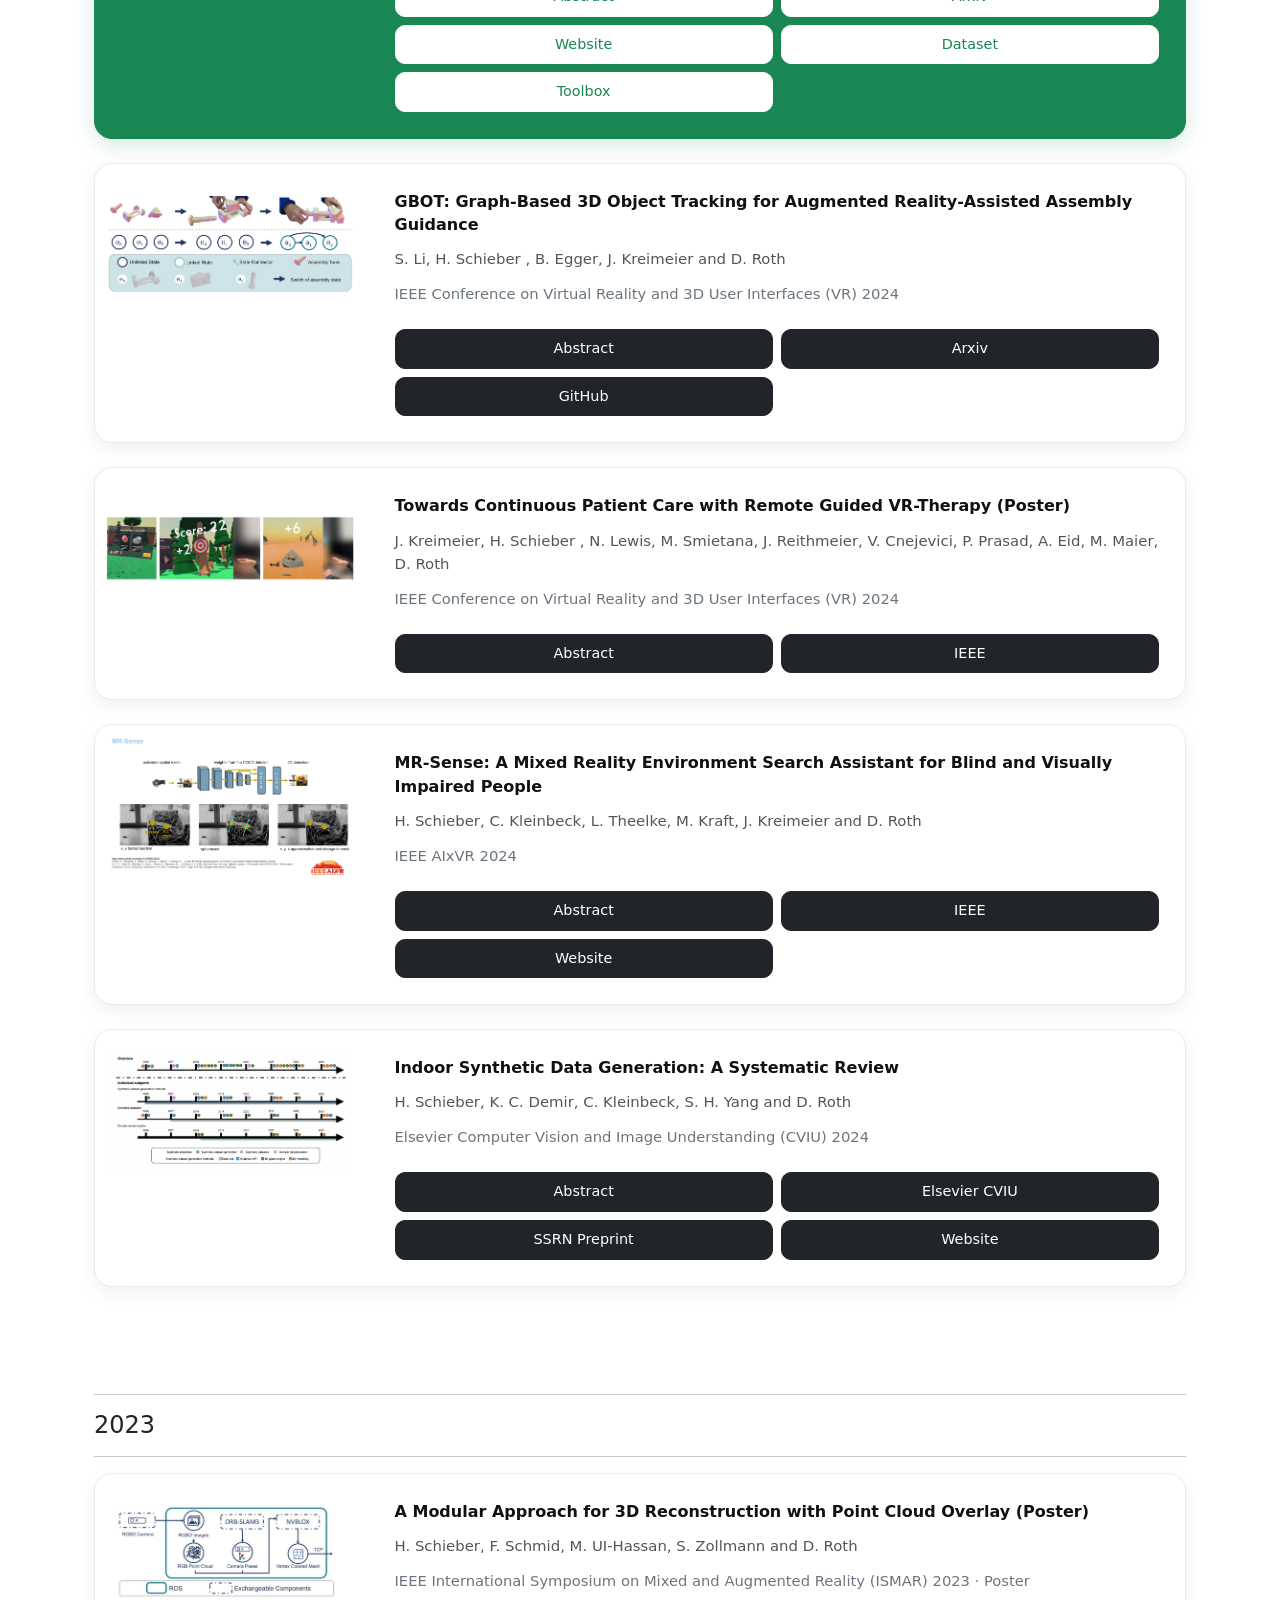
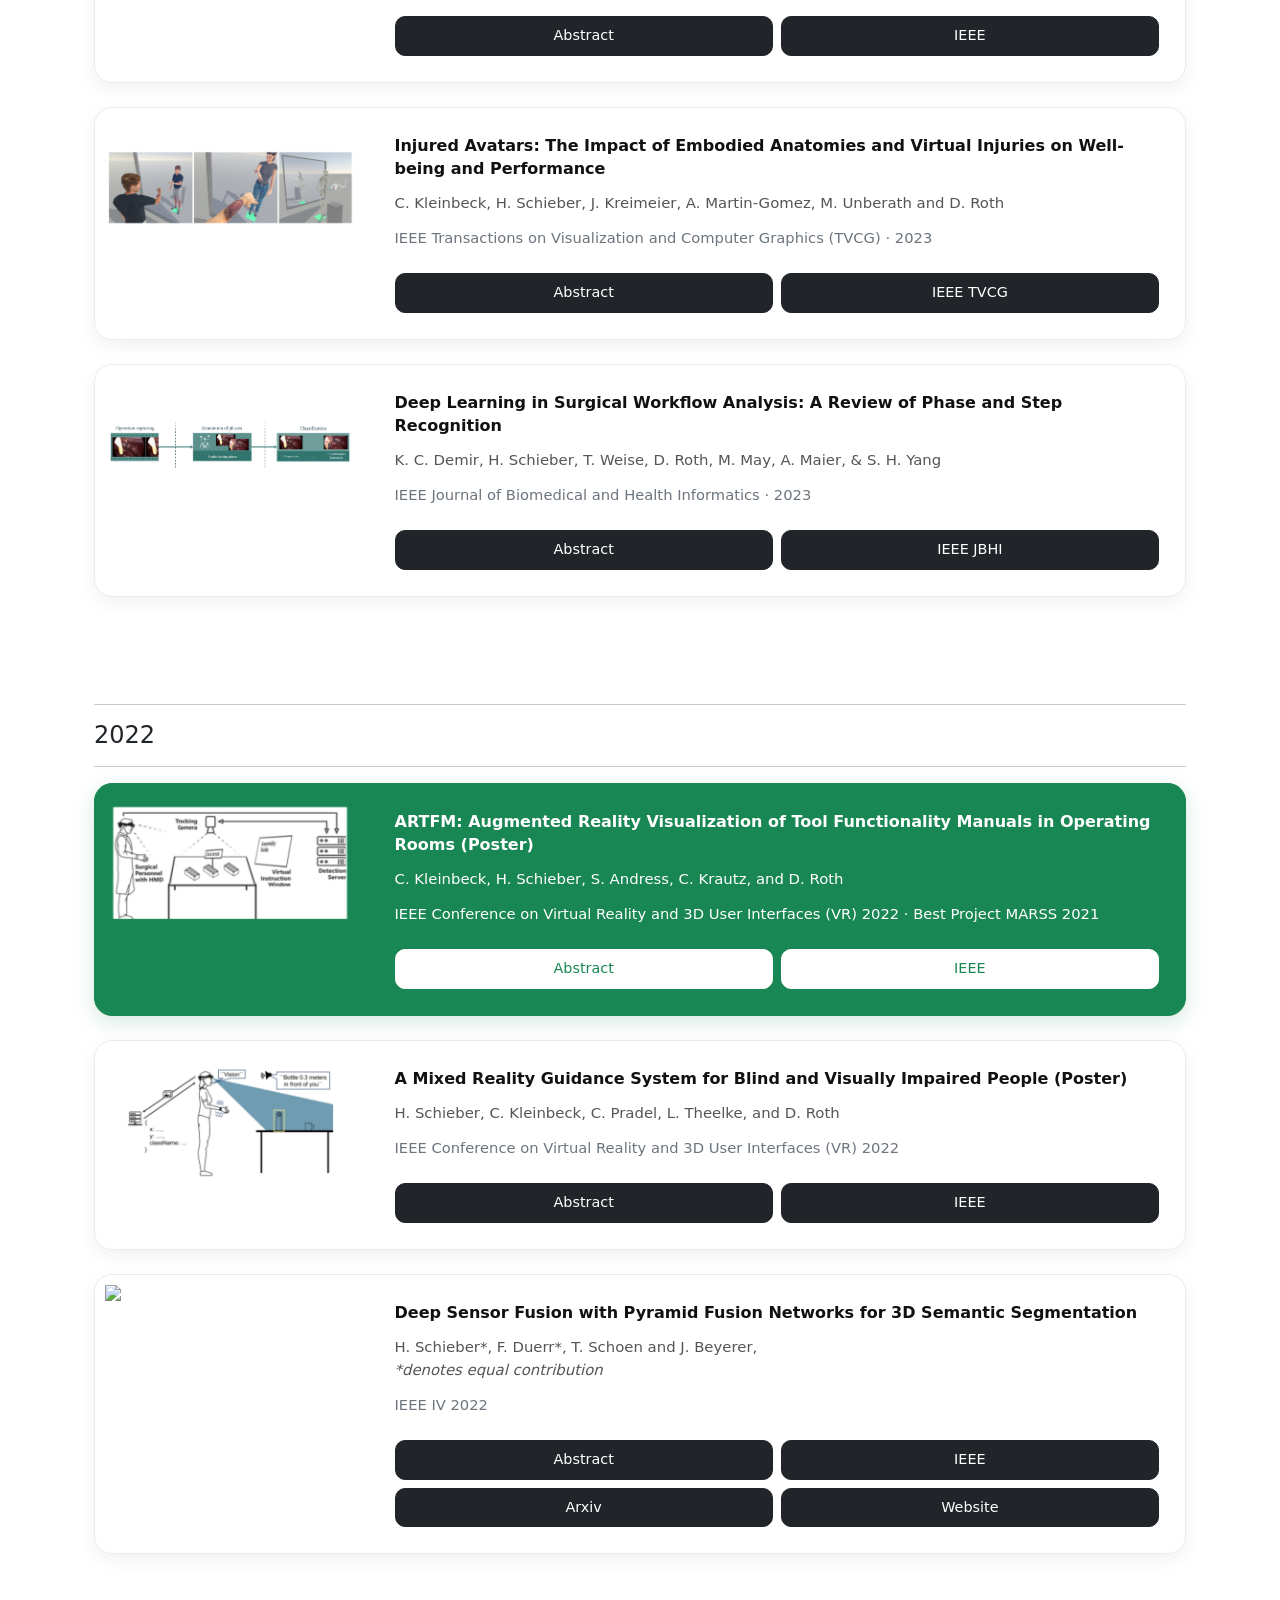
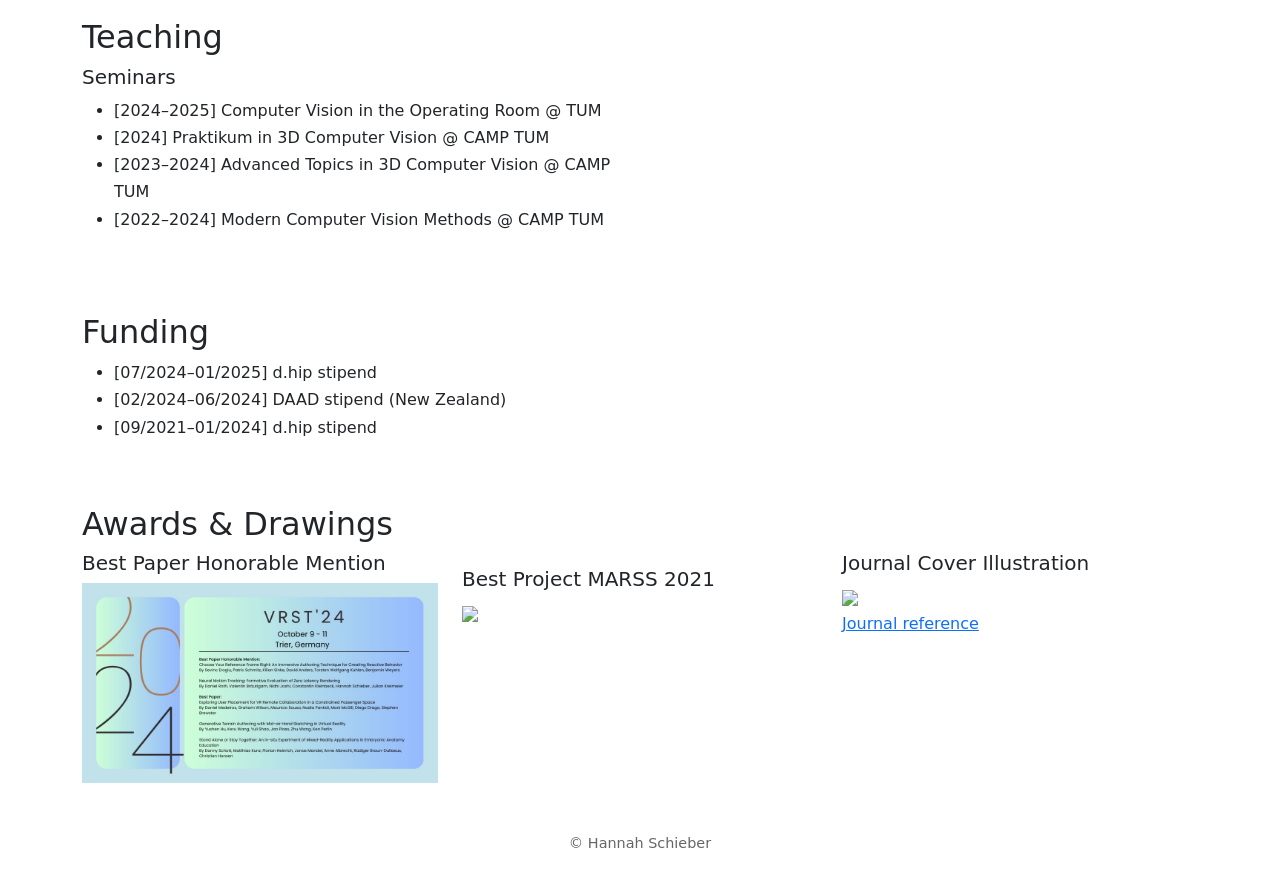
==== commit 8139bfce: "add" ====
--- a/index.html
+++ b/index.html
@@ -52,6 +52,13 @@
         footer {
             color: #666;
             font-size: 0.9rem;
+        }
+    </style>
+
+    <style>
+        .filter-btn.active {
+            background-color: #212529;
+            color: #fff;
         }
     </style>
 
@@ -67,7 +74,61 @@
                     el.innerHTML = 'Error loading content.';
                 }
             }
-        }
+            initPaperFilters();
+        }
+
+        function initPaperFilters() {
+            const buttons = document.querySelectorAll('.filter-btn');
+            const clearBtn = document.getElementById('clearFilters');
+            if (!buttons.length || !clearBtn) return;
+
+            const active = { authorship: new Set(), venue: new Set() };
+
+            function applyFilters() {
+                const cols = document.querySelectorAll('.paper-col');
+                cols.forEach(col => {
+                    const authorship = col.dataset.authorship || '';
+                    const venues = (col.dataset.venue || '').split(' ').filter(Boolean);
+                    const authorshipMatch = active.authorship.size === 0 || active.authorship.has(authorship);
+                    const venueMatch = active.venue.size === 0 || venues.some(v => active.venue.has(v));
+                    col.style.display = (authorshipMatch && venueMatch) ? '' : 'none';
+                });
+
+                document.querySelectorAll('.paper-row').forEach(row => {
+                    const hasVisible = Array.from(row.children).some(c => c.style.display !== 'none');
+                    const section = row.closest('section');
+                    if (section) section.style.display = hasVisible ? '' : 'none';
+                });
+            }
+
+            buttons.forEach(btn => {
+                btn.addEventListener('click', () => {
+                    const group = btn.dataset.filterGroup;
+                    const value = btn.dataset.filterValue;
+                    if (active[group].has(value)) {
+                        active[group].delete(value);
+                        btn.classList.remove('btn-dark', 'active');
+                        btn.classList.add('btn-outline-dark');
+                    } else {
+                        active[group].add(value);
+                        btn.classList.add('btn-dark', 'active');
+                        btn.classList.remove('btn-outline-dark');
+                    }
+                    applyFilters();
+                });
+            });
+
+            clearBtn.addEventListener('click', () => {
+                active.authorship.clear();
+                active.venue.clear();
+                buttons.forEach(btn => {
+                    btn.classList.remove('btn-dark', 'active');
+                    btn.classList.add('btn-outline-dark');
+                });
+                applyFilters();
+            });
+        }
+
         document.addEventListener('DOMContentLoaded', includeHTML);
     </script>
 </head>
@@ -157,6 +218,8 @@
             <div class="col-6">
                 <h2>News & Highlights</h2>
         <ul>
+            <li>[09/2026] Visiting Stanford Wu Tsai Institute</li>
+            <li>[08/2026] Early accepted MICCAI 2026 <a href="https://arxiv.org/pdf/2606.04992">Arxiv (Preprint)</a> (co-author)</li>
             <li>[06/2026] One paper accepted at IEEE RA-L (first-author)</li>
             <li>[05/2026] Attending ICVSS this year 🥳</li>
             <li>[05/2026] One workshop paper accepted at IEEE ICRA <a href="https://www.dynsyslab.org/icra2026-workshop-on-semantics-for-reliable-robot-autonomy/">SRRA</a> (shared first author)</li>
@@ -205,6 +268,21 @@
     <!-- RESEARCH -->
     <section id="Research">
 
+        <div class="mb-4" id="paperFilters">
+            <div class="mb-2">
+                <strong>Authorship:</strong>
+                <button type="button" class="btn btn-outline-dark btn-sm filter-btn" data-filter-group="authorship" data-filter-value="first">First author</button>
+                <button type="button" class="btn btn-outline-dark btn-sm filter-btn" data-filter-group="authorship" data-filter-value="co">Co-author</button>
+            </div>
+            <div class="mb-2">
+                <strong>Venue type:</strong>
+                <button type="button" class="btn btn-outline-dark btn-sm filter-btn" data-filter-group="venue" data-filter-value="journal">Journal</button>
+                <button type="button" class="btn btn-outline-dark btn-sm filter-btn" data-filter-group="venue" data-filter-value="conference">Conference</button>
+                <button type="button" class="btn btn-outline-dark btn-sm filter-btn" data-filter-group="venue" data-filter-value="workshop">Workshop</button>
+                <button type="button" class="btn btn-outline-dark btn-sm filter-btn" data-filter-group="venue" data-filter-value="extended-abstract">Extended abstract</button>
+            </div>
+            <button type="button" class="btn btn-link btn-sm px-0" id="clearFilters">Clear filters</button>
+        </div>
 
         <div data-include="preprints.html"></div>
         <div data-include="2026.html"></div>
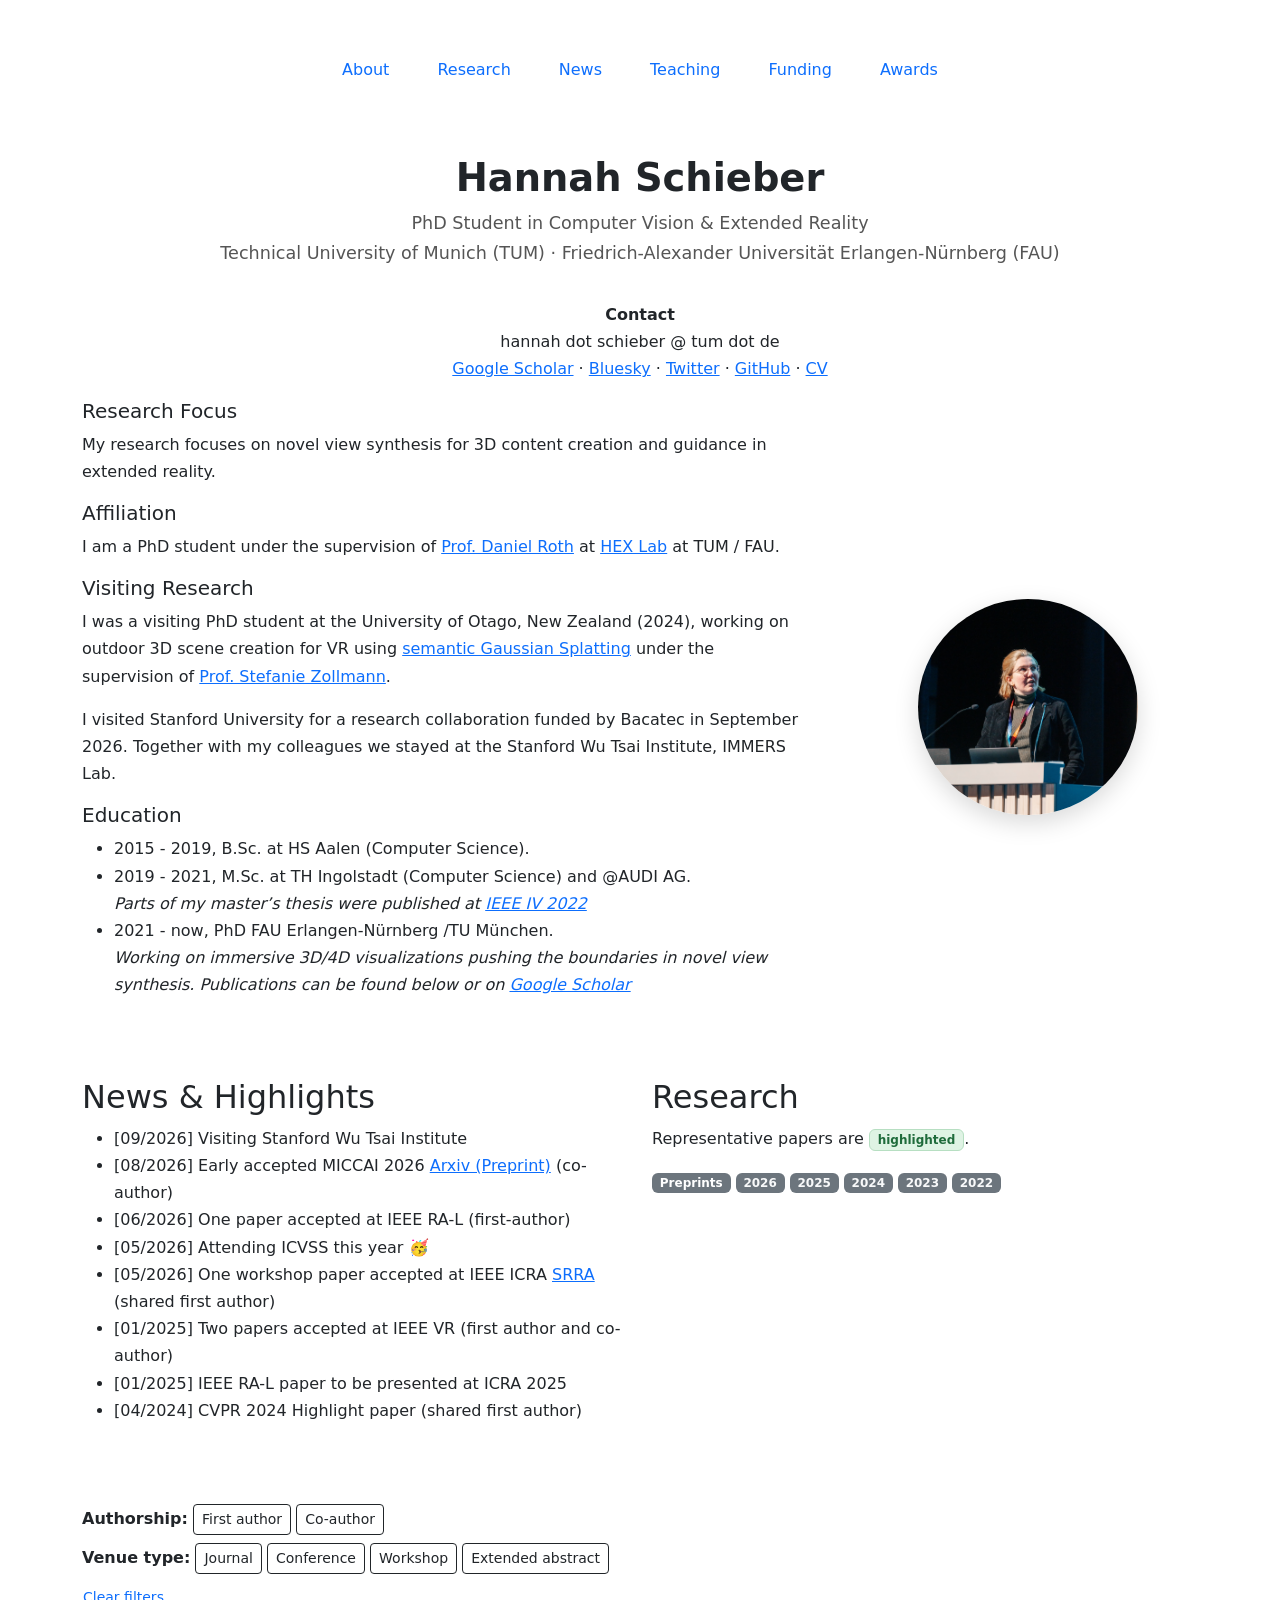
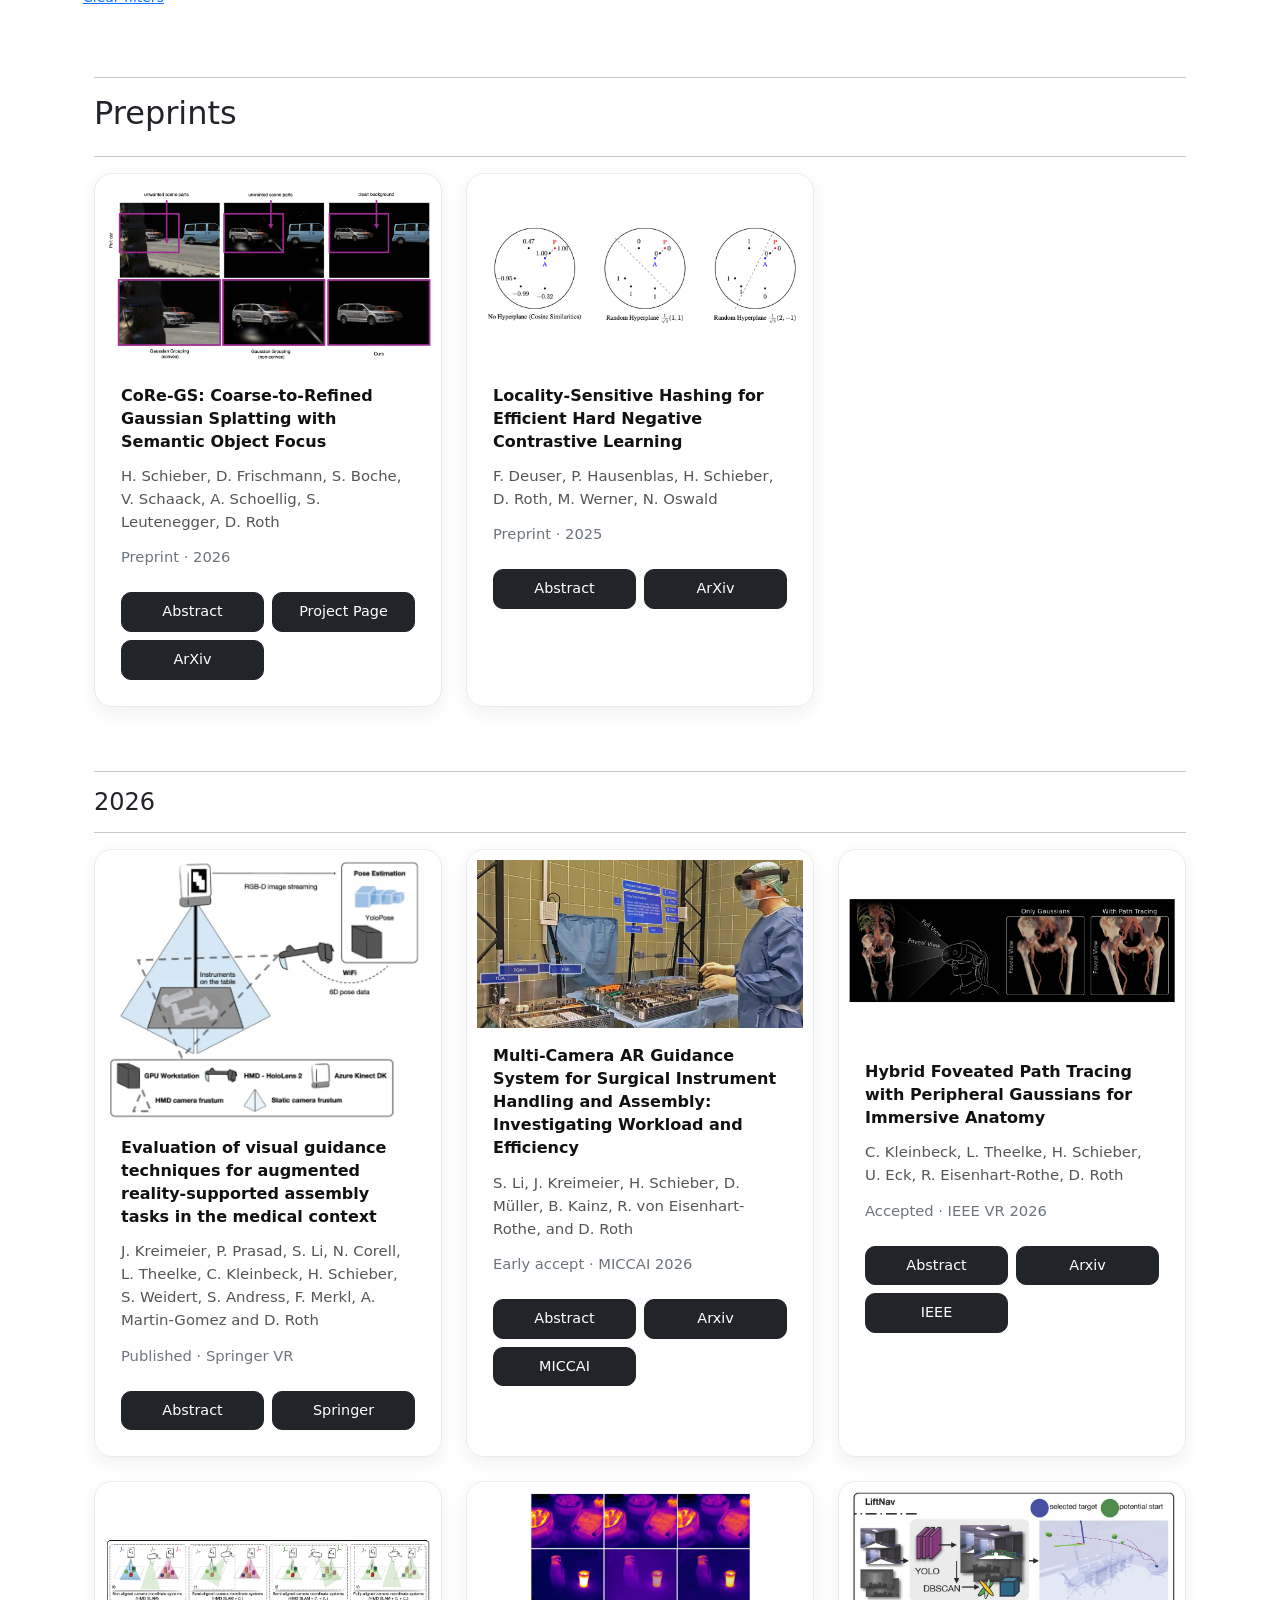
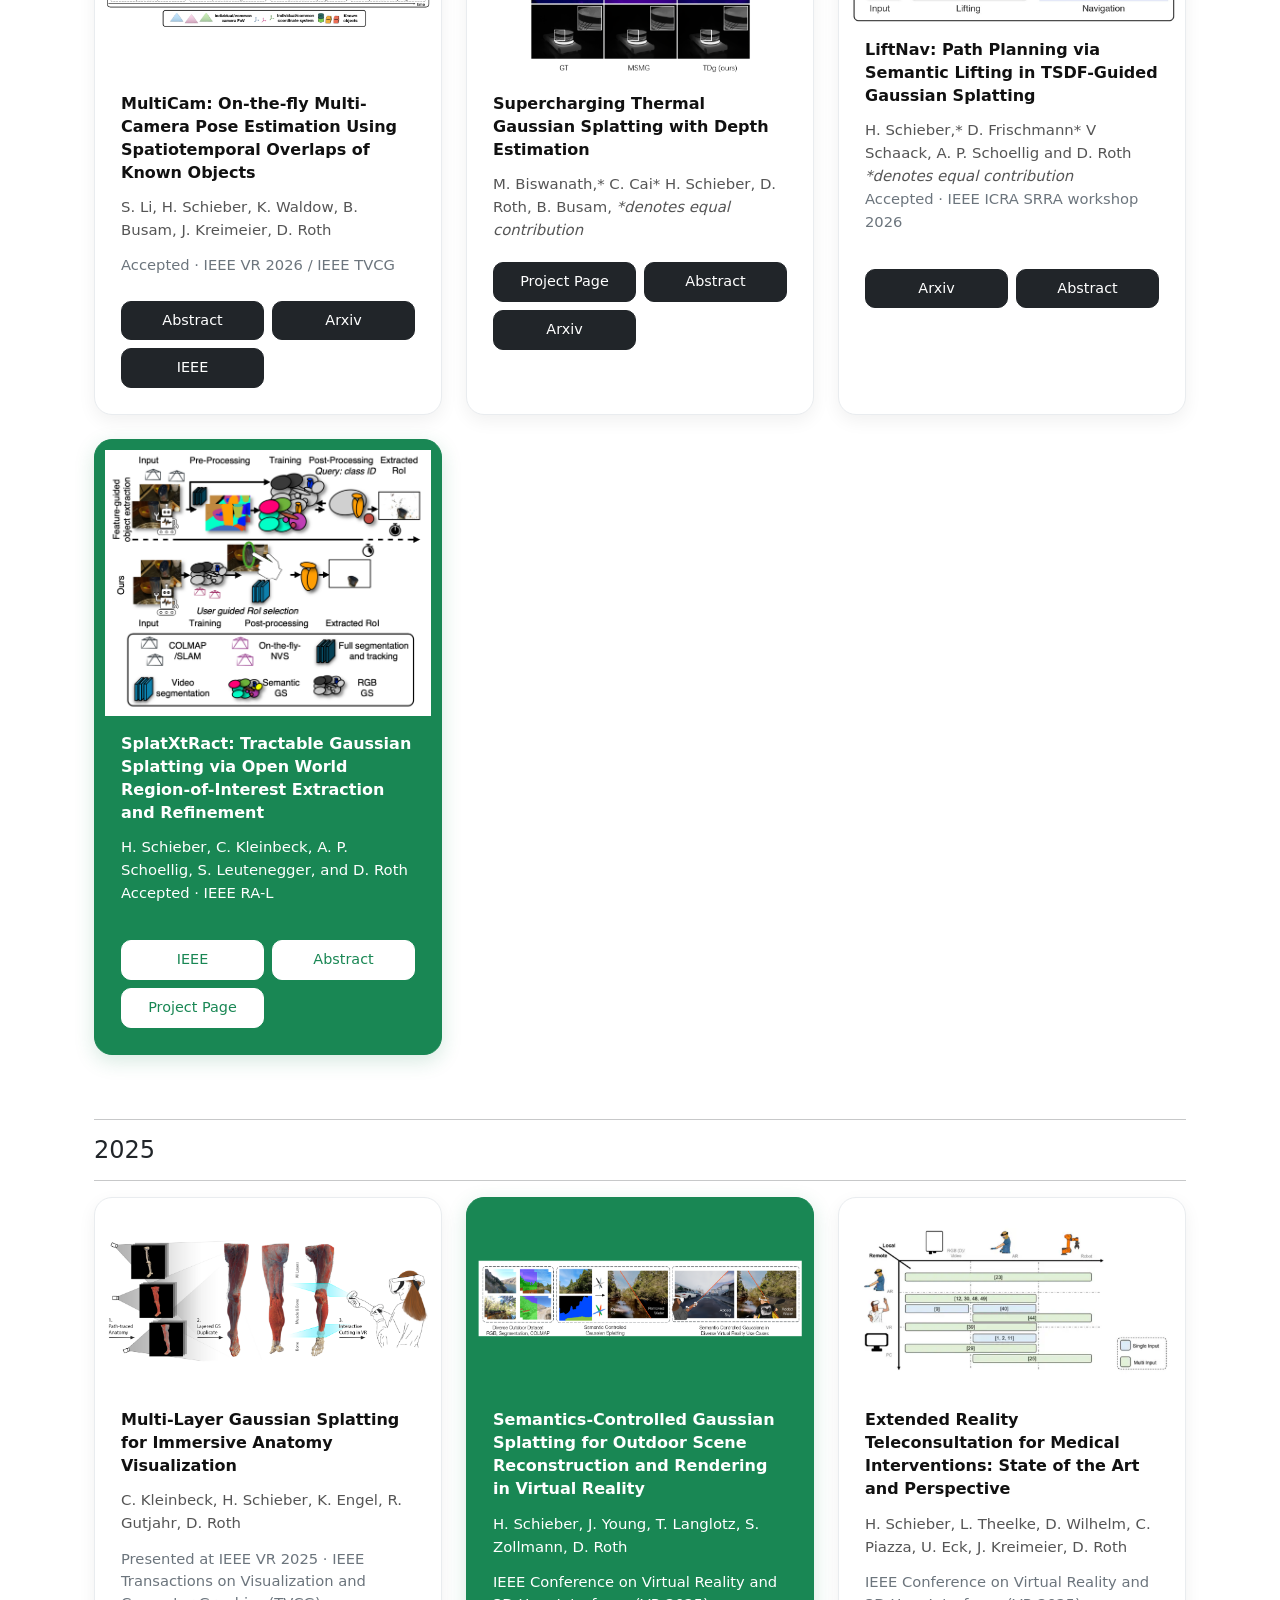
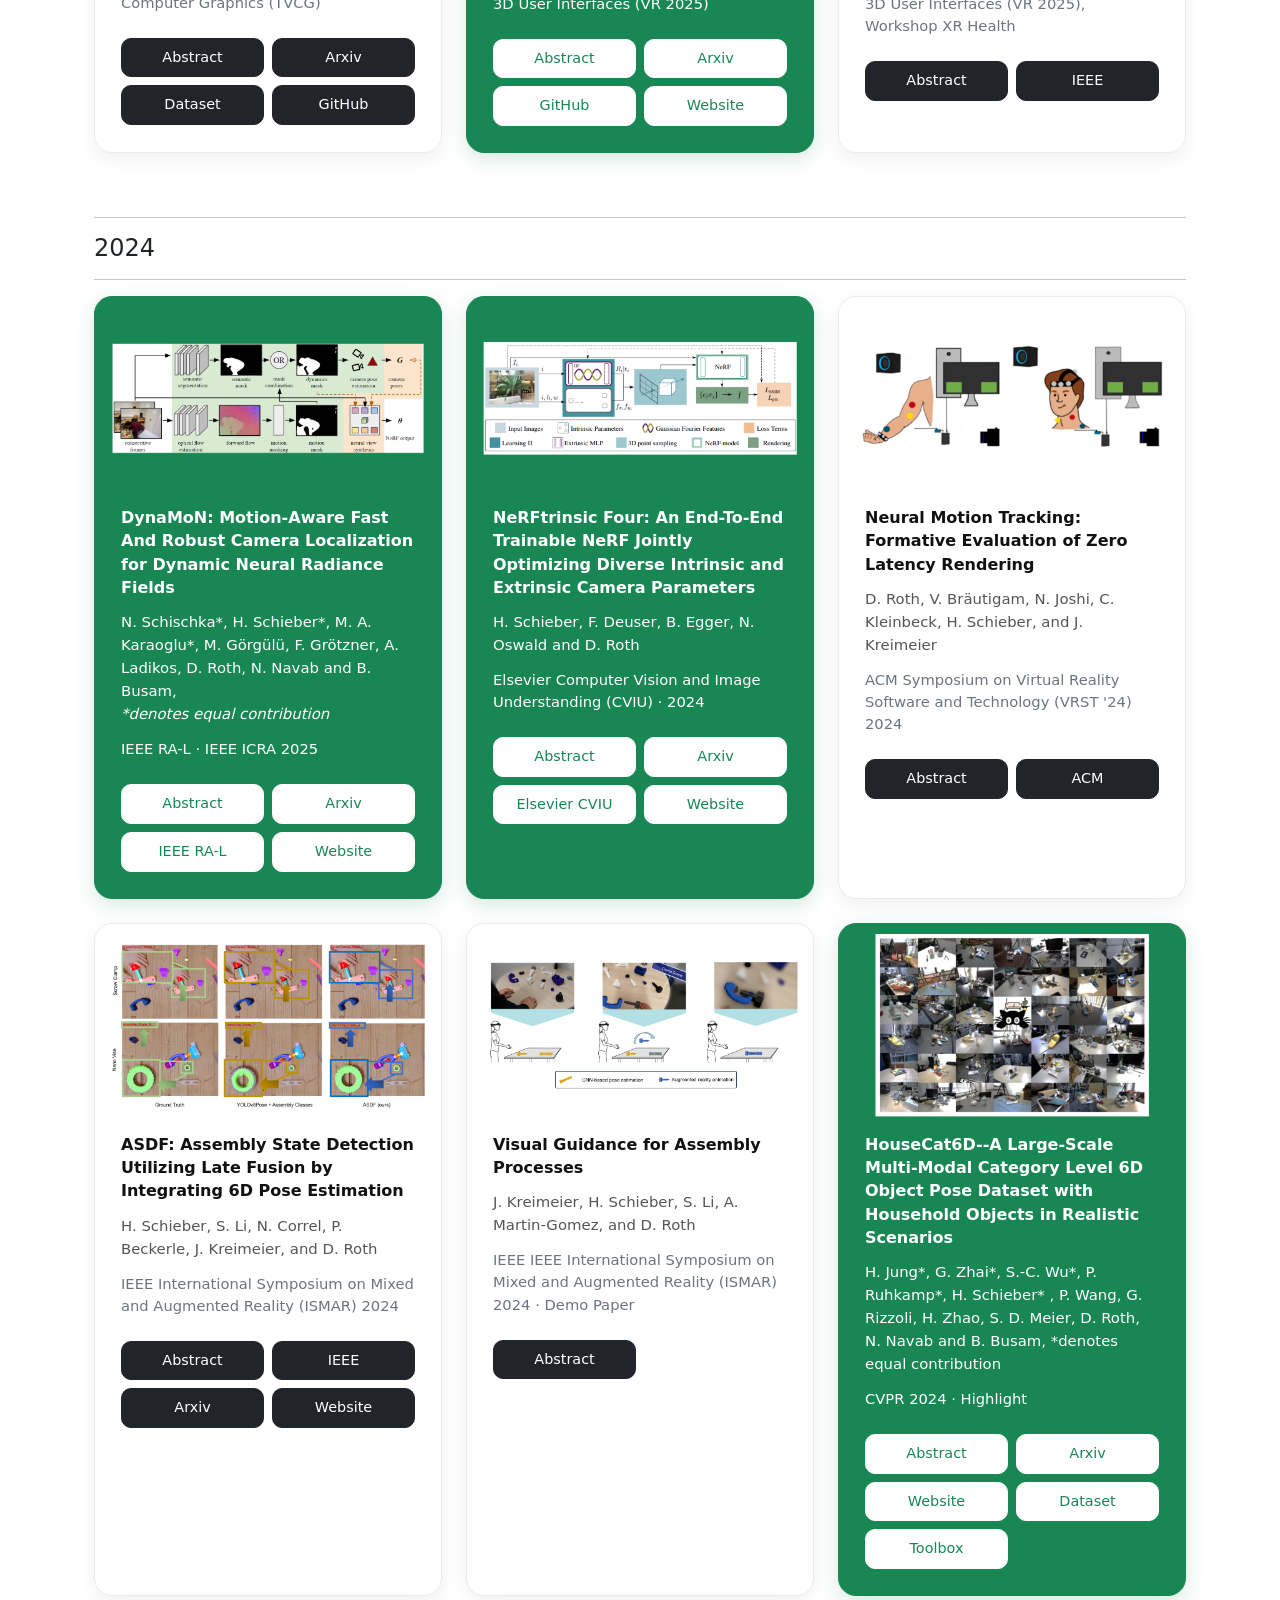
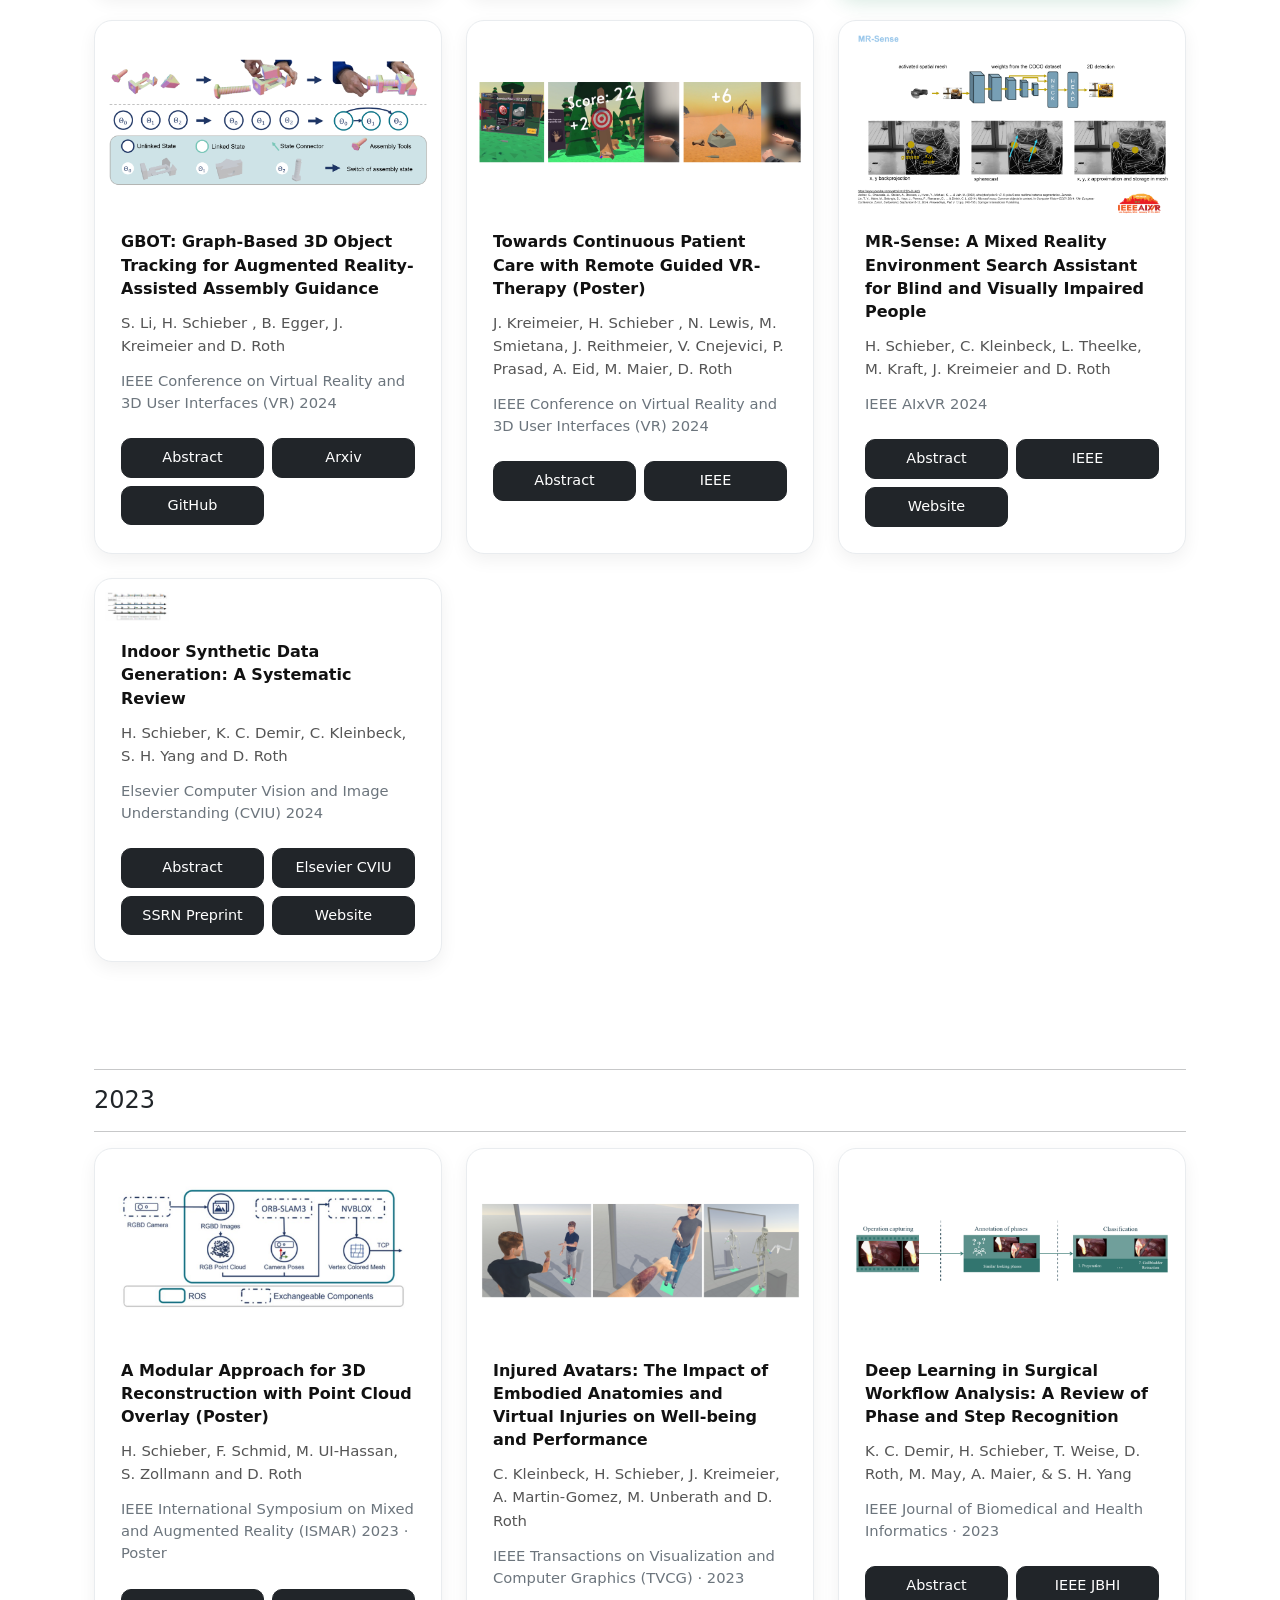
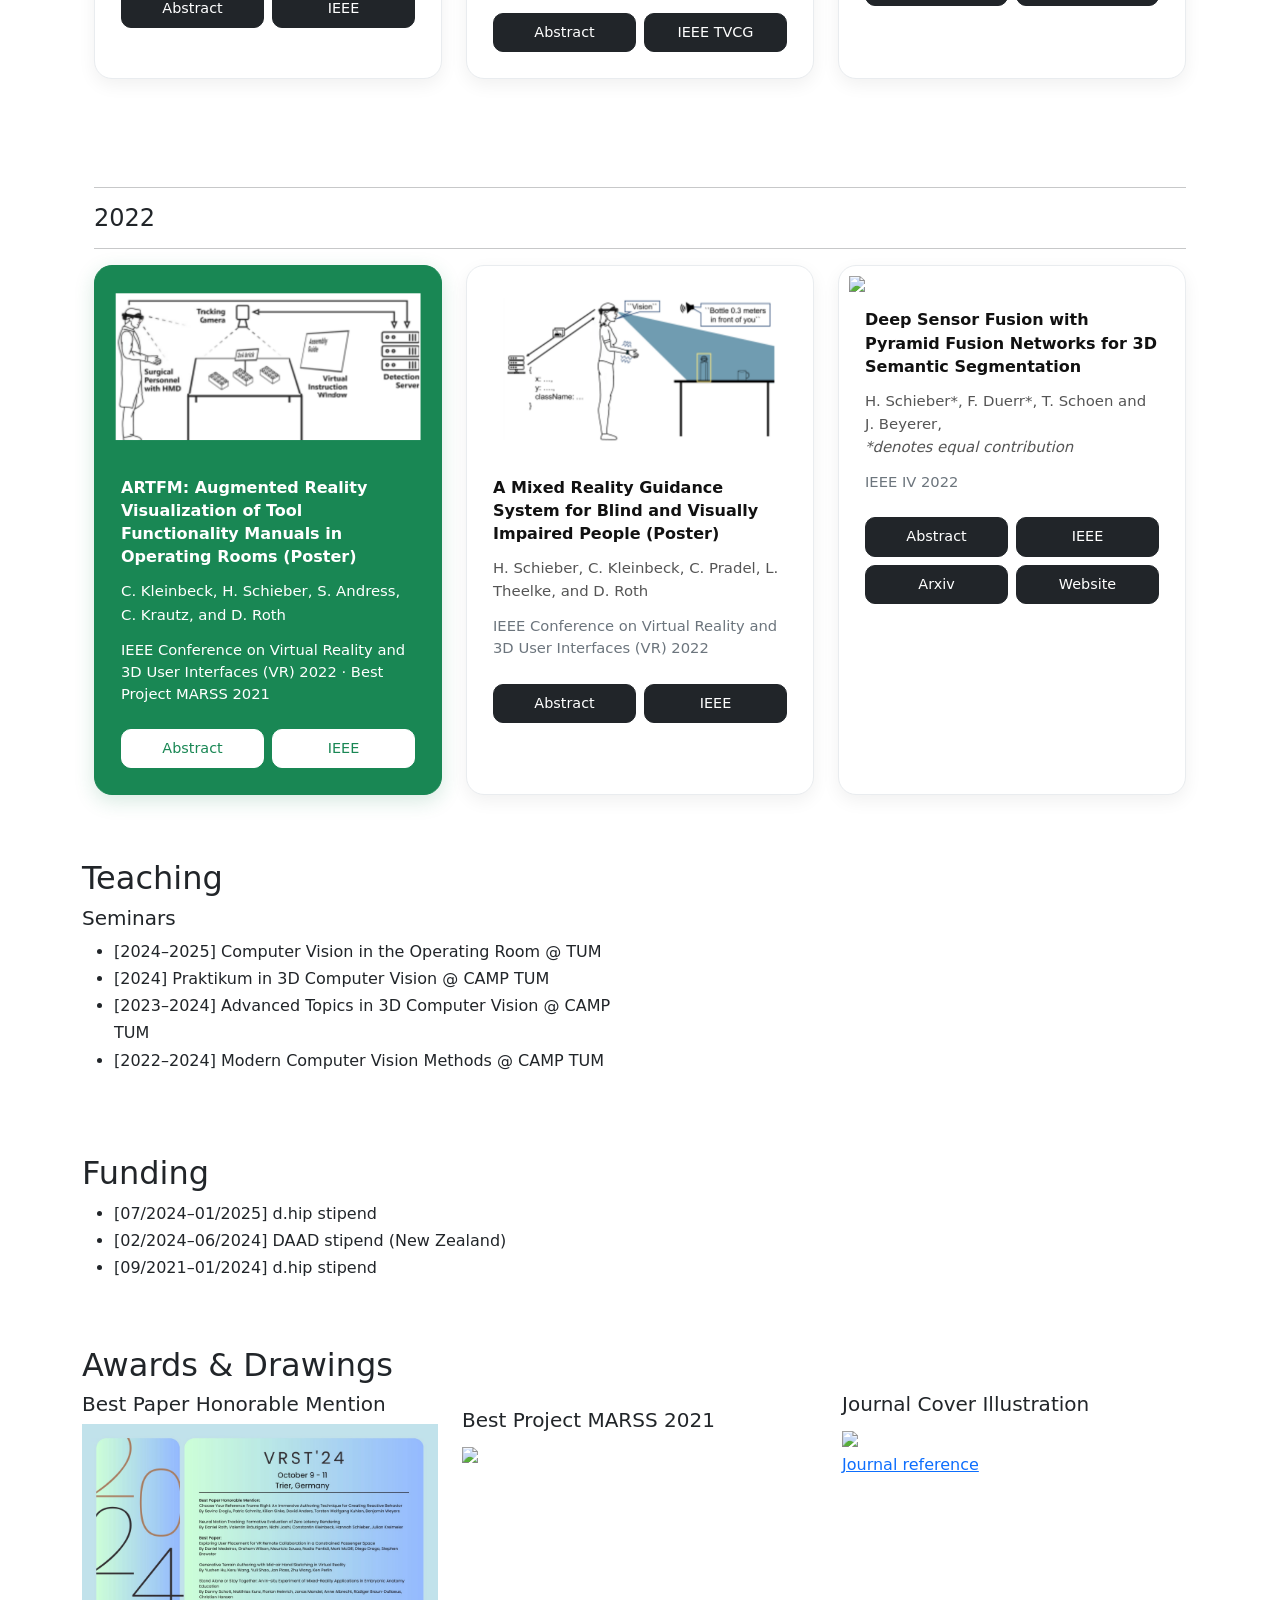
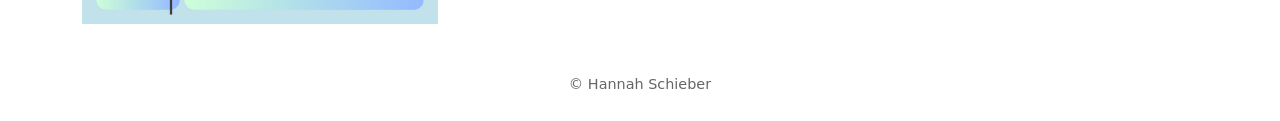
==== commit e7a61810: "Update index.html" ====
--- a/index.html
+++ b/index.html
@@ -192,6 +192,10 @@
                     <a href="https://hannahhaensen.github.io/SCGS/">semantic Gaussian Splatting</a>
                     under the supervision of <a href="https://szollmann.github.io">Prof. Stefanie Zollmann</a>.
                 </p>
+                <p>
+                    I visited Stanford University for a research collaboration funded by Bacatec in September 2026.
+                    Together with my colleagues we stayed at the Stanford Wu Tsai Institute, IMMERS Lab.
+                </p>
 
                 <h5>Education</h5>
 
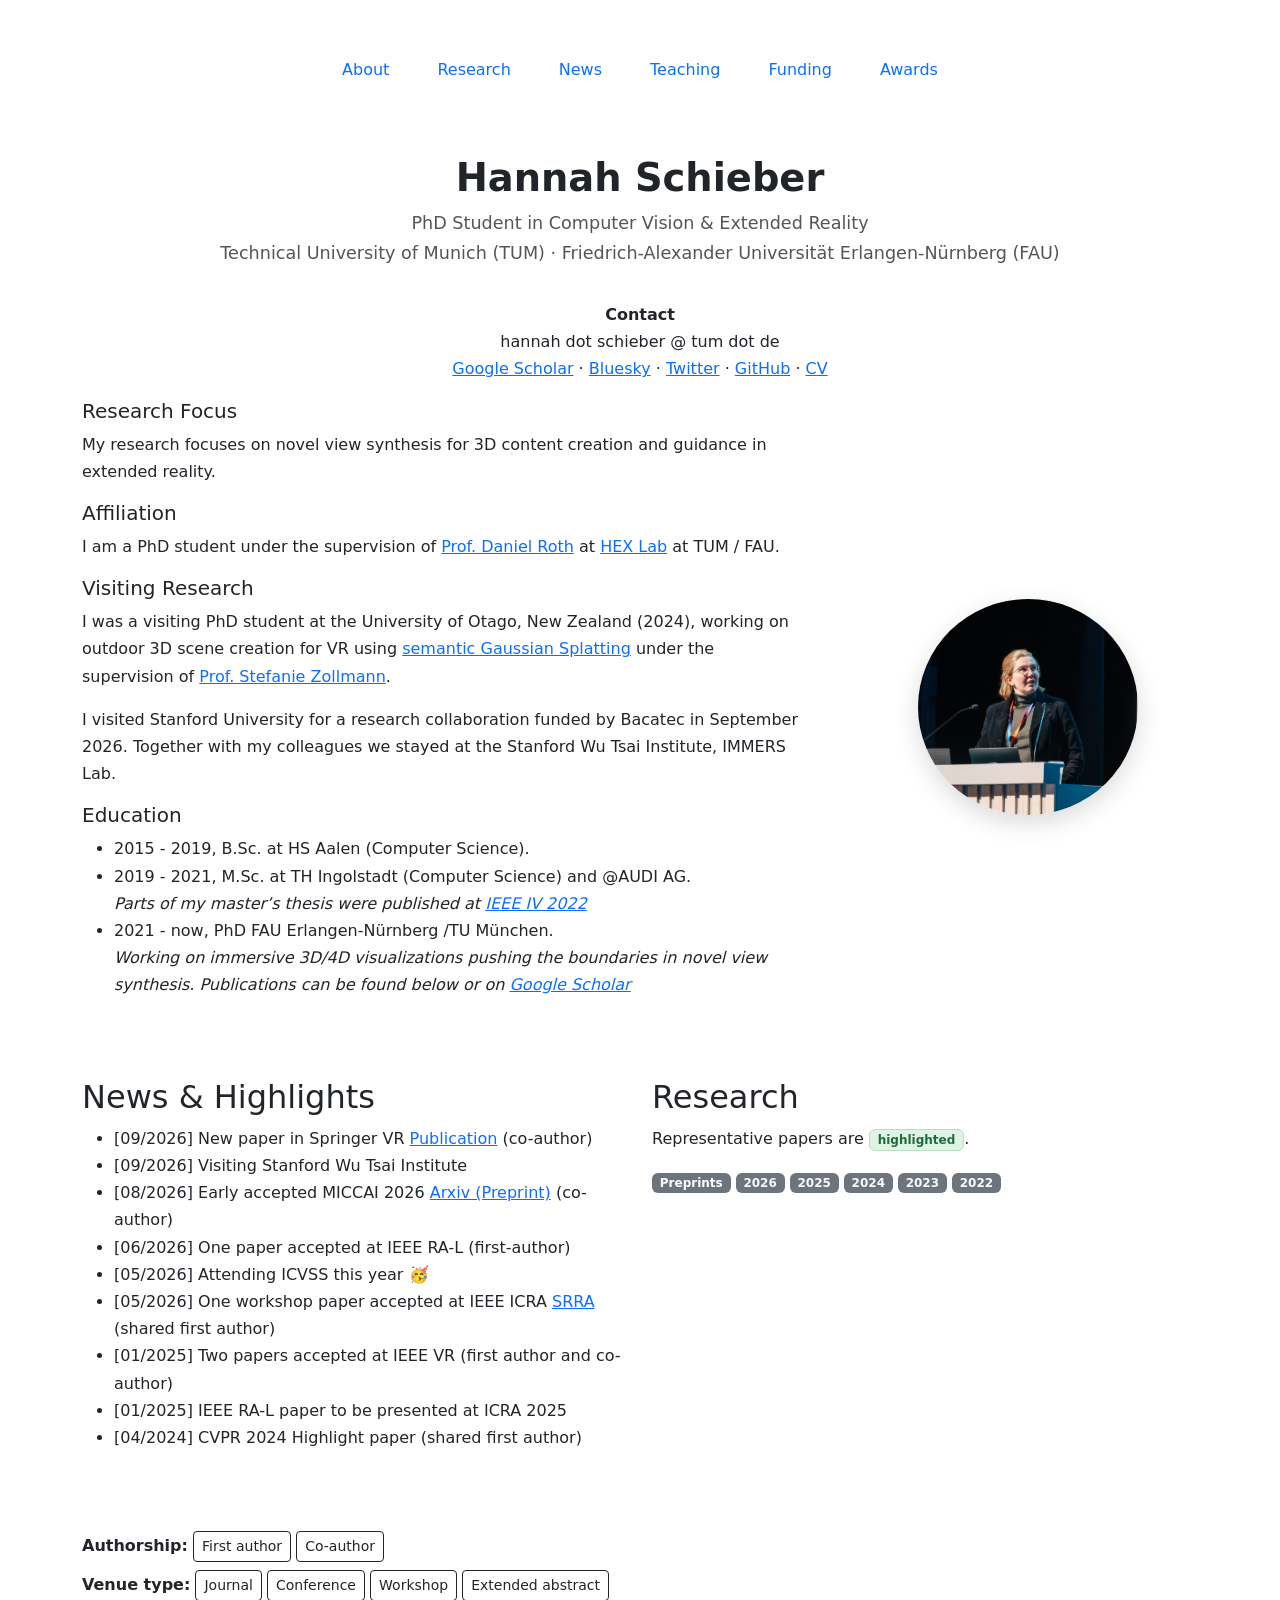
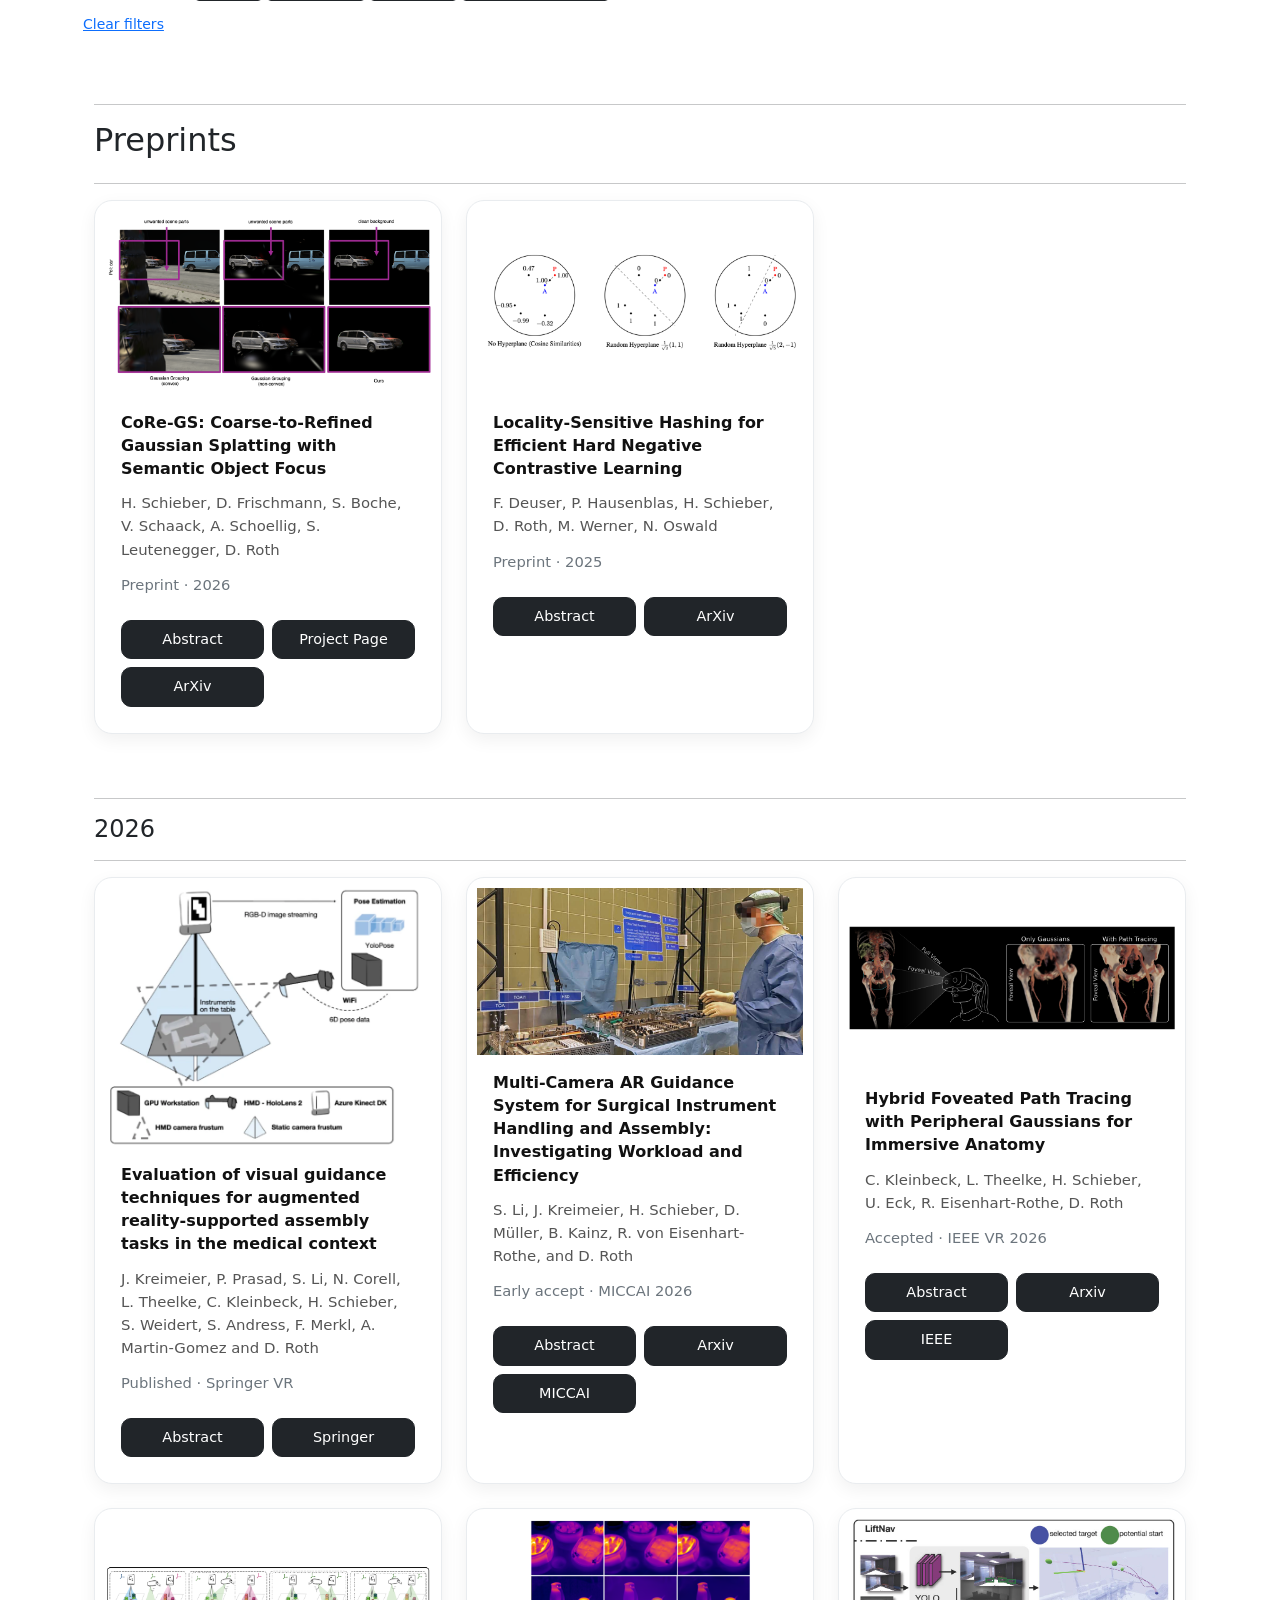
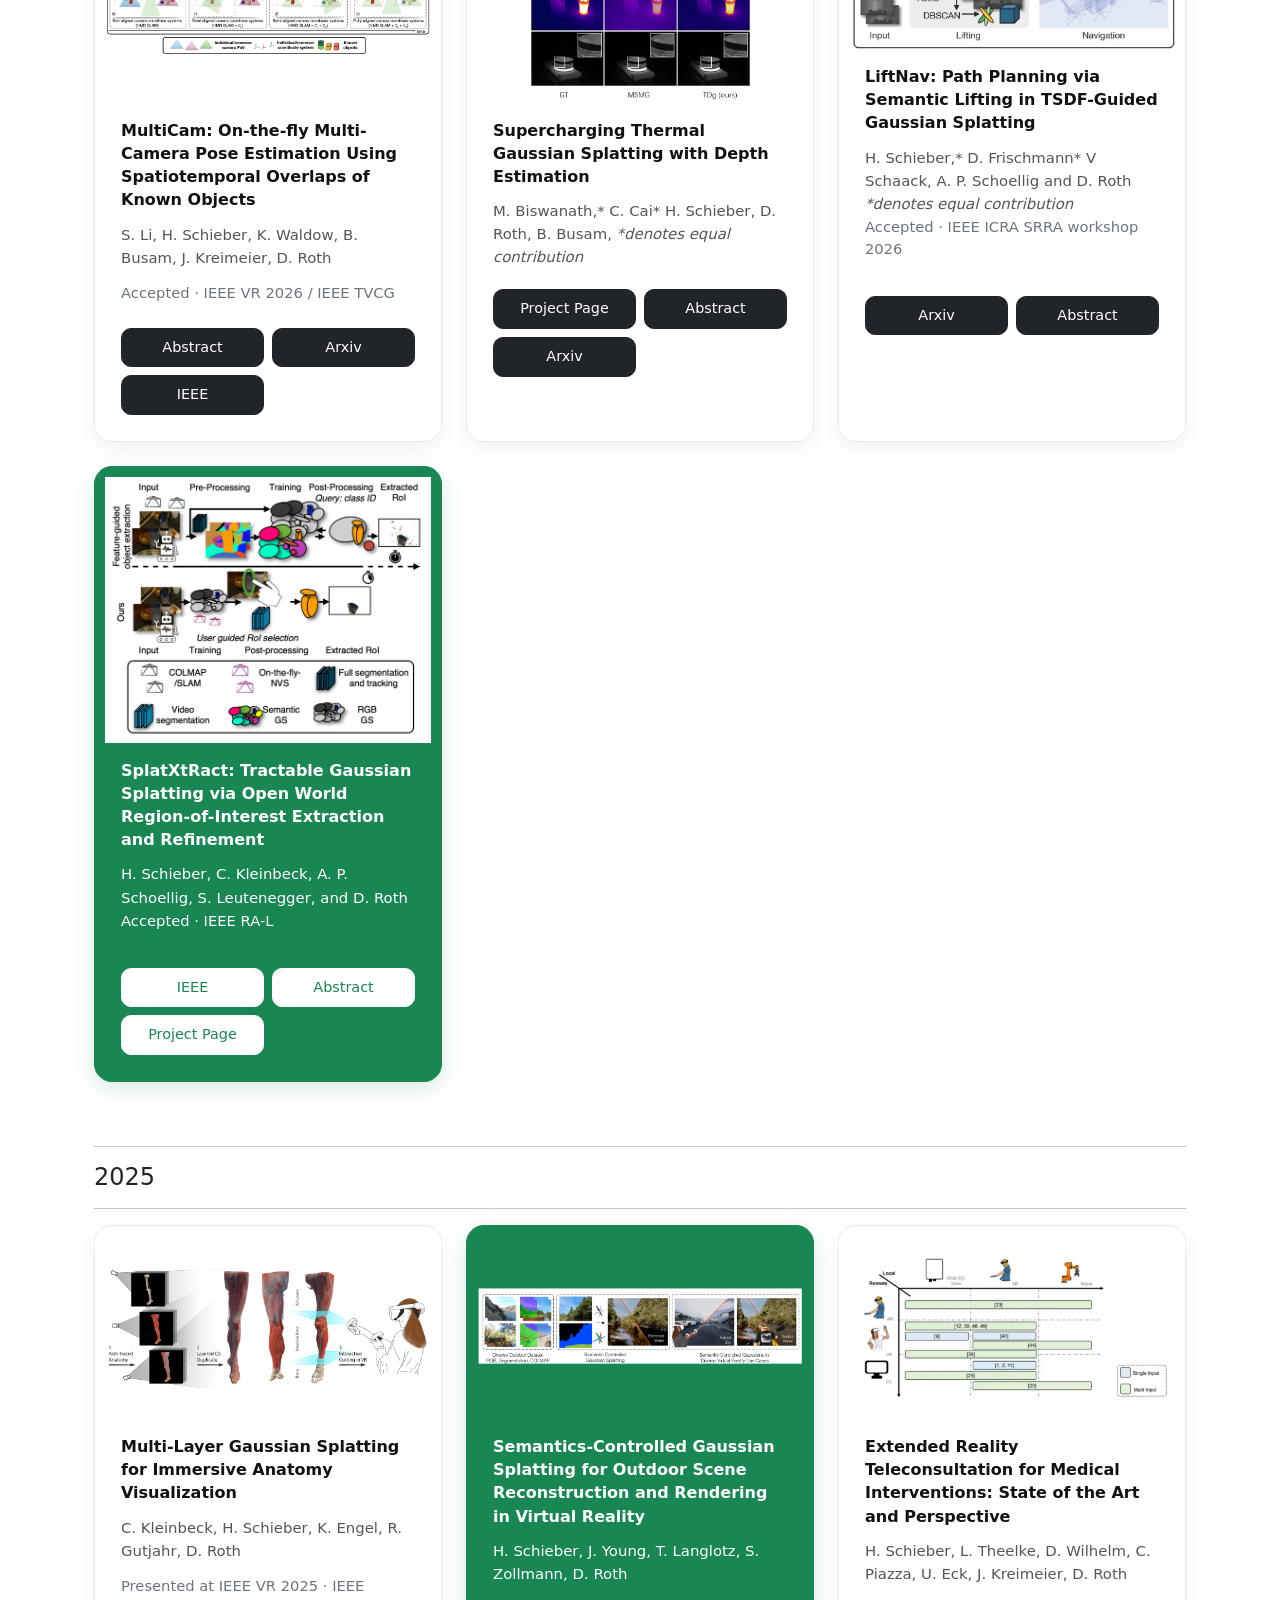
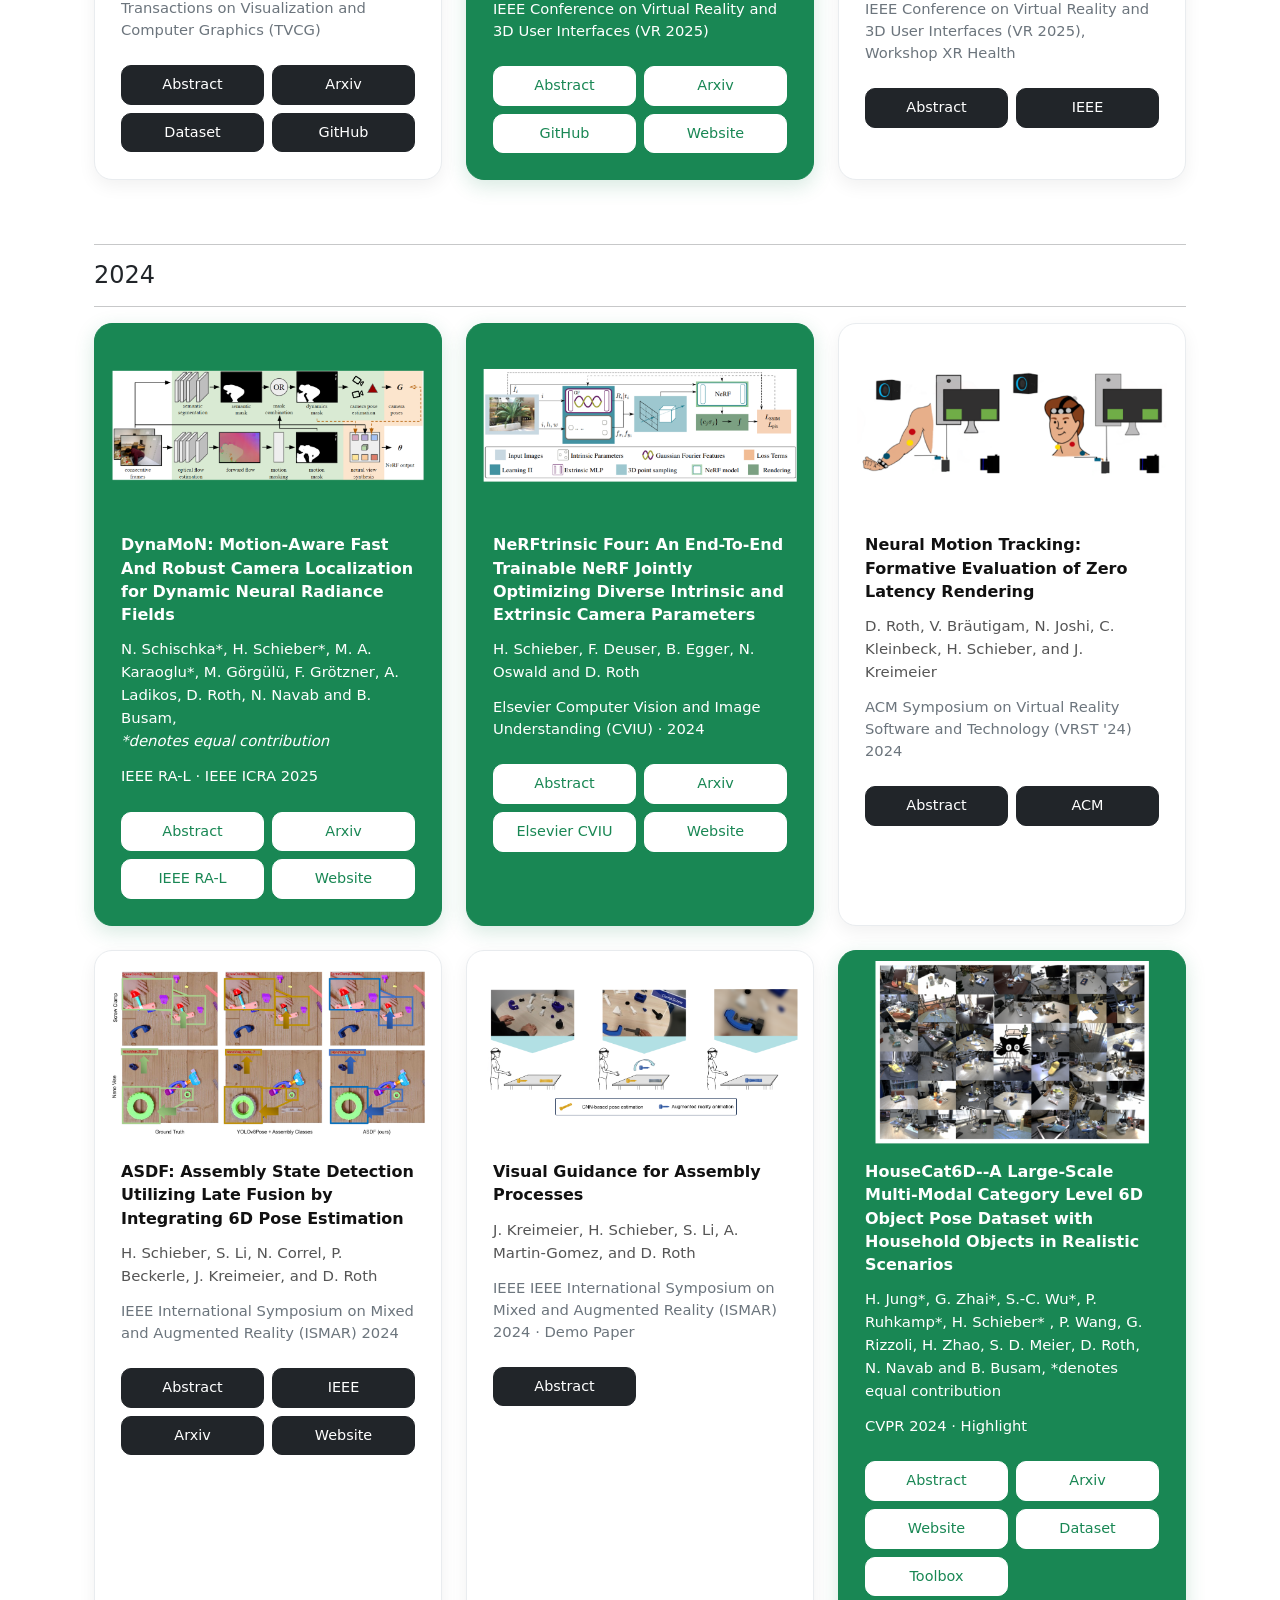
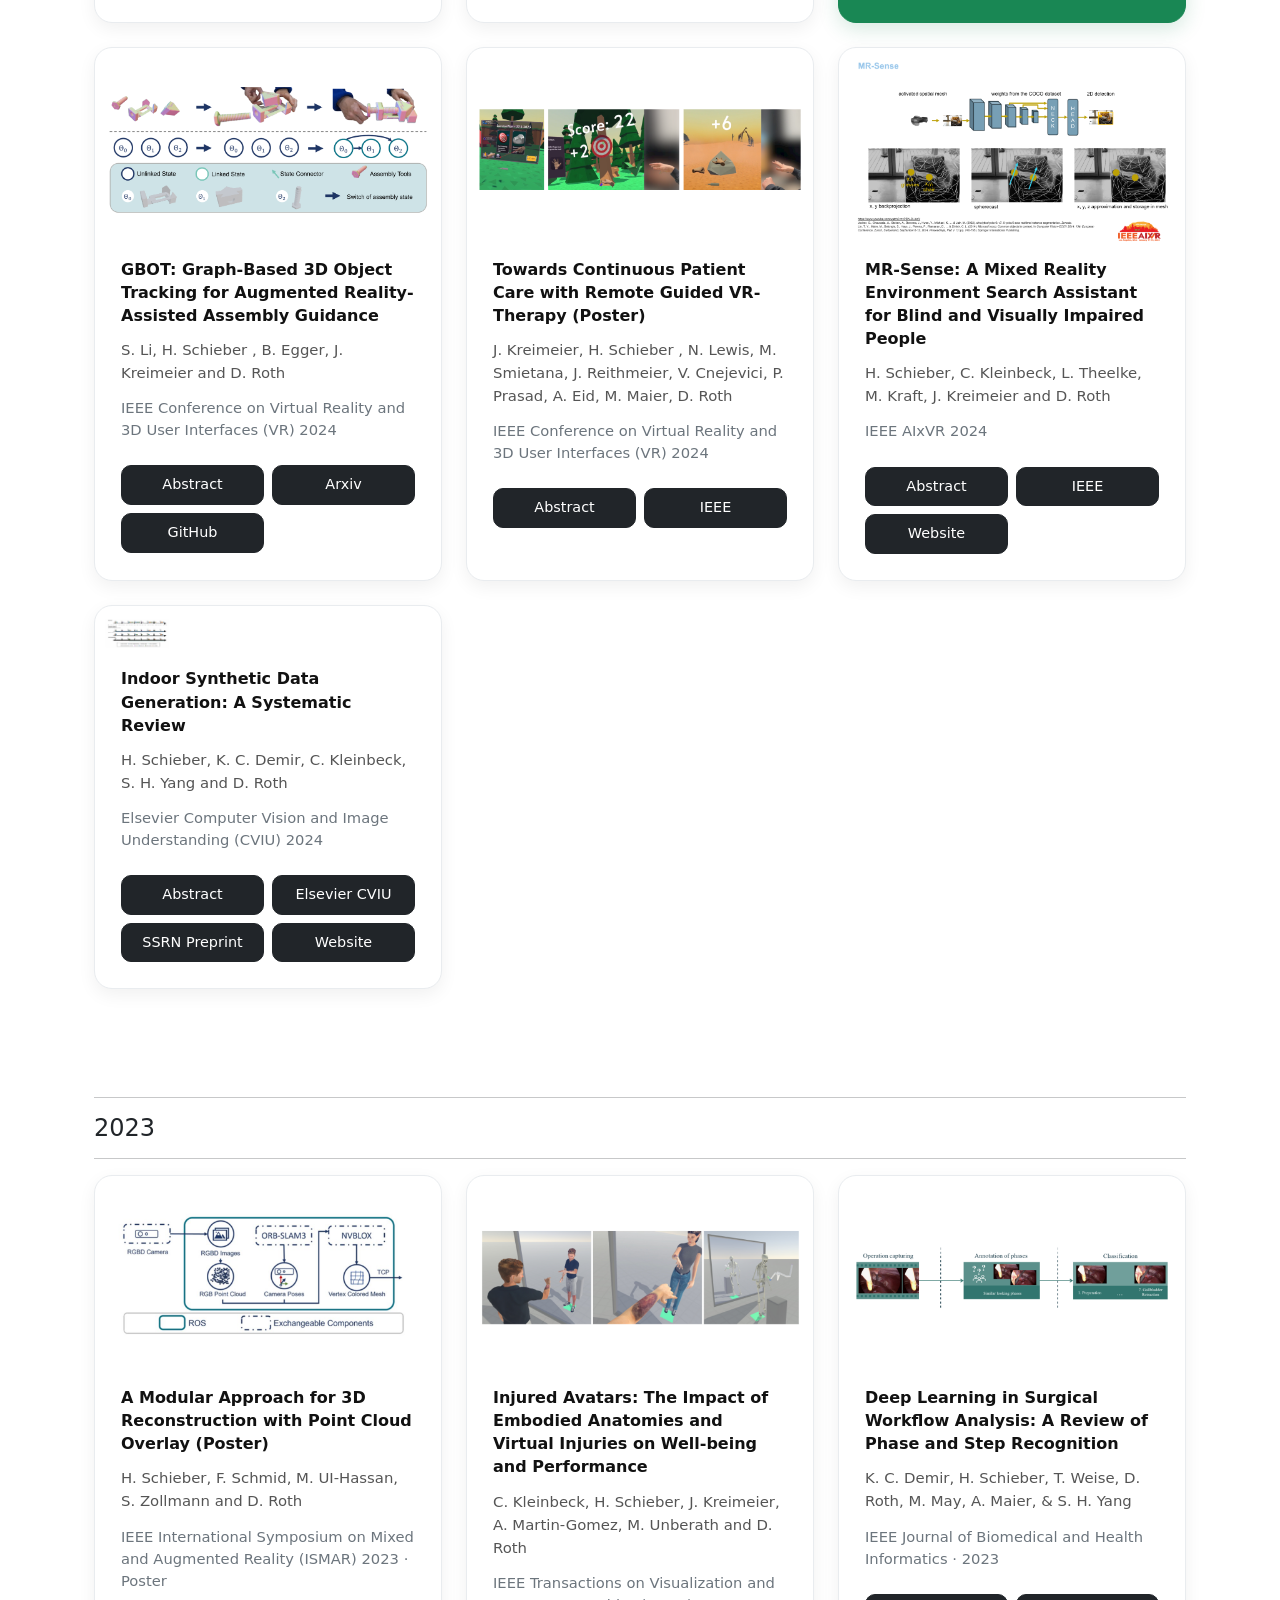
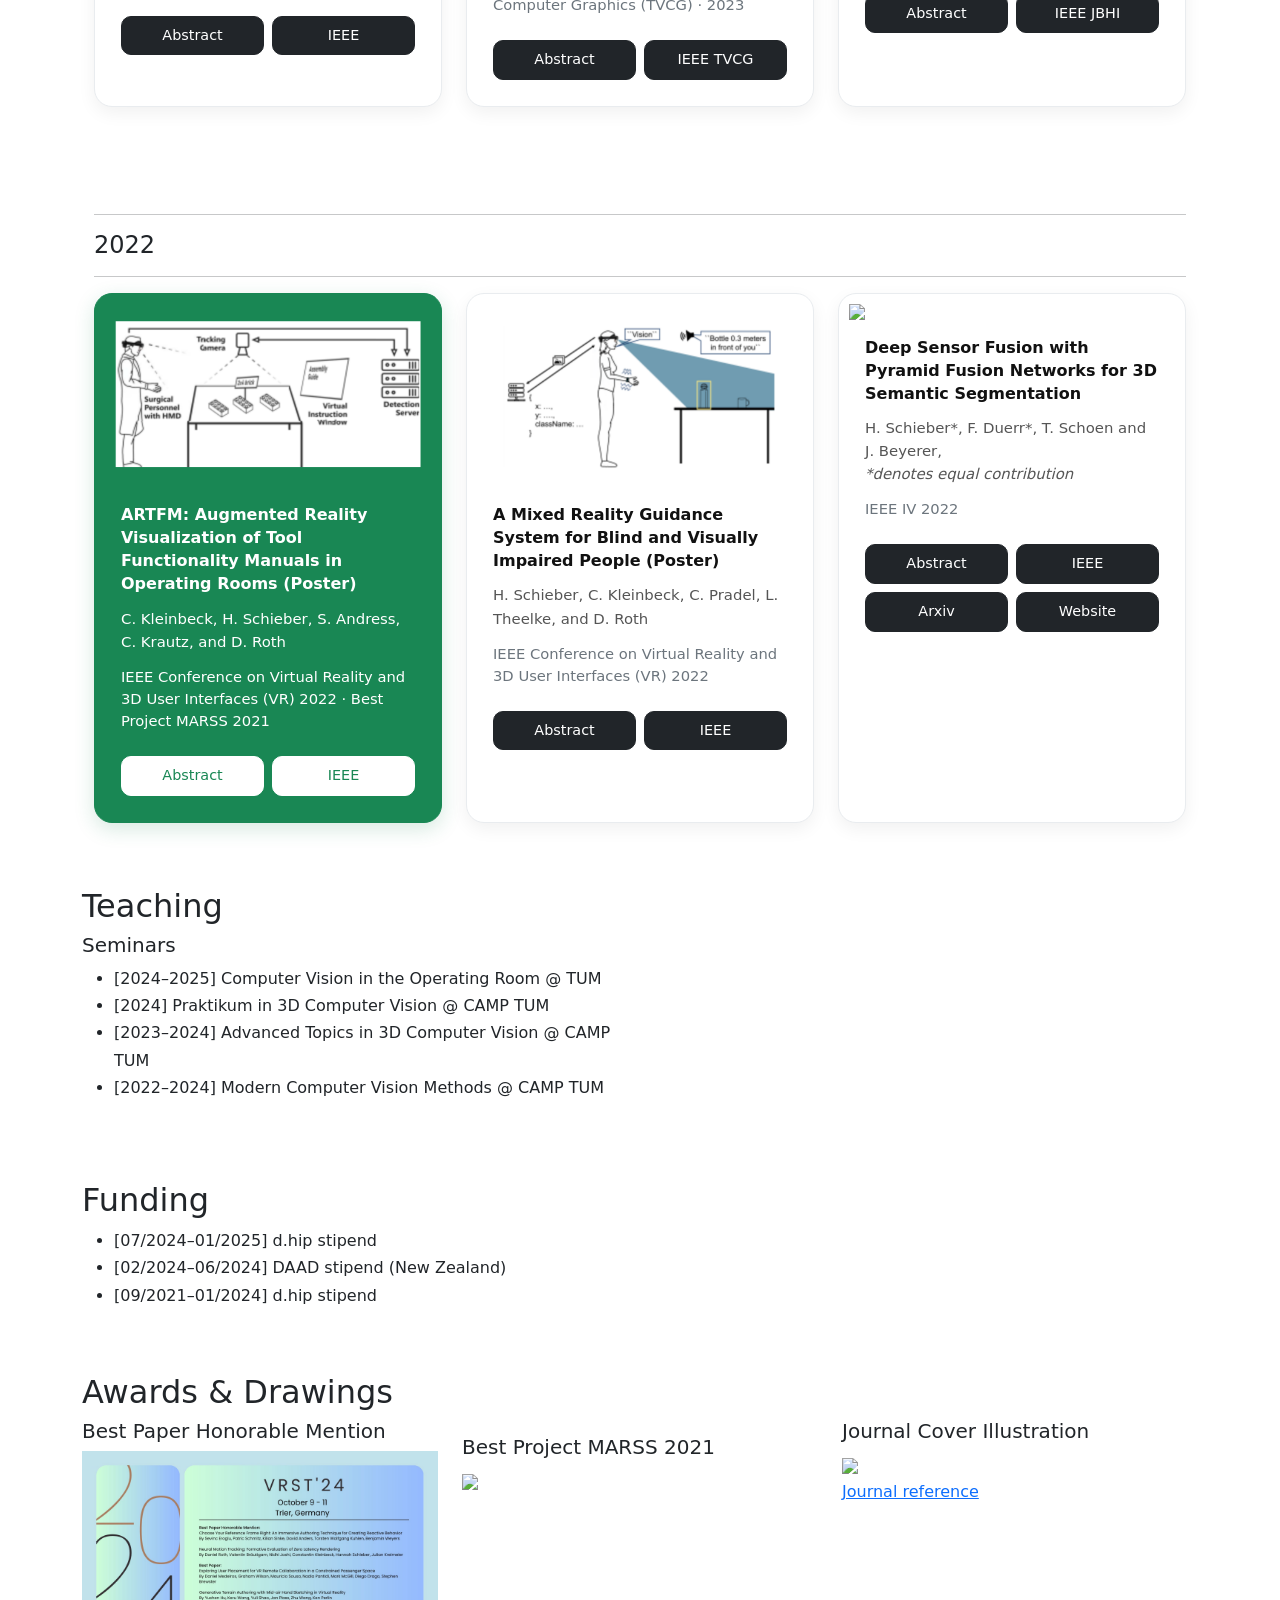
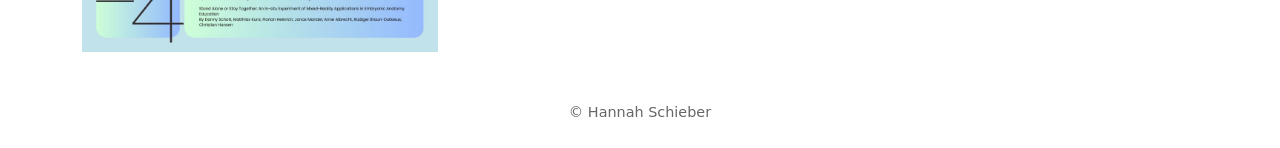
==== commit b1ee8ab2: "Update index.html" ====
--- a/index.html
+++ b/index.html
@@ -222,6 +222,7 @@
             <div class="col-6">
                 <h2>News & Highlights</h2>
         <ul>
+            <li>[09/2026] New paper in Springer VR <a href="https://link.springer.com/article/10.1007/s10055-026-01491-3</li>">Publication</a> (co-author) </li>
             <li>[09/2026] Visiting Stanford Wu Tsai Institute</li>
             <li>[08/2026] Early accepted MICCAI 2026 <a href="https://arxiv.org/pdf/2606.04992">Arxiv (Preprint)</a> (co-author)</li>
             <li>[06/2026] One paper accepted at IEEE RA-L (first-author)</li>
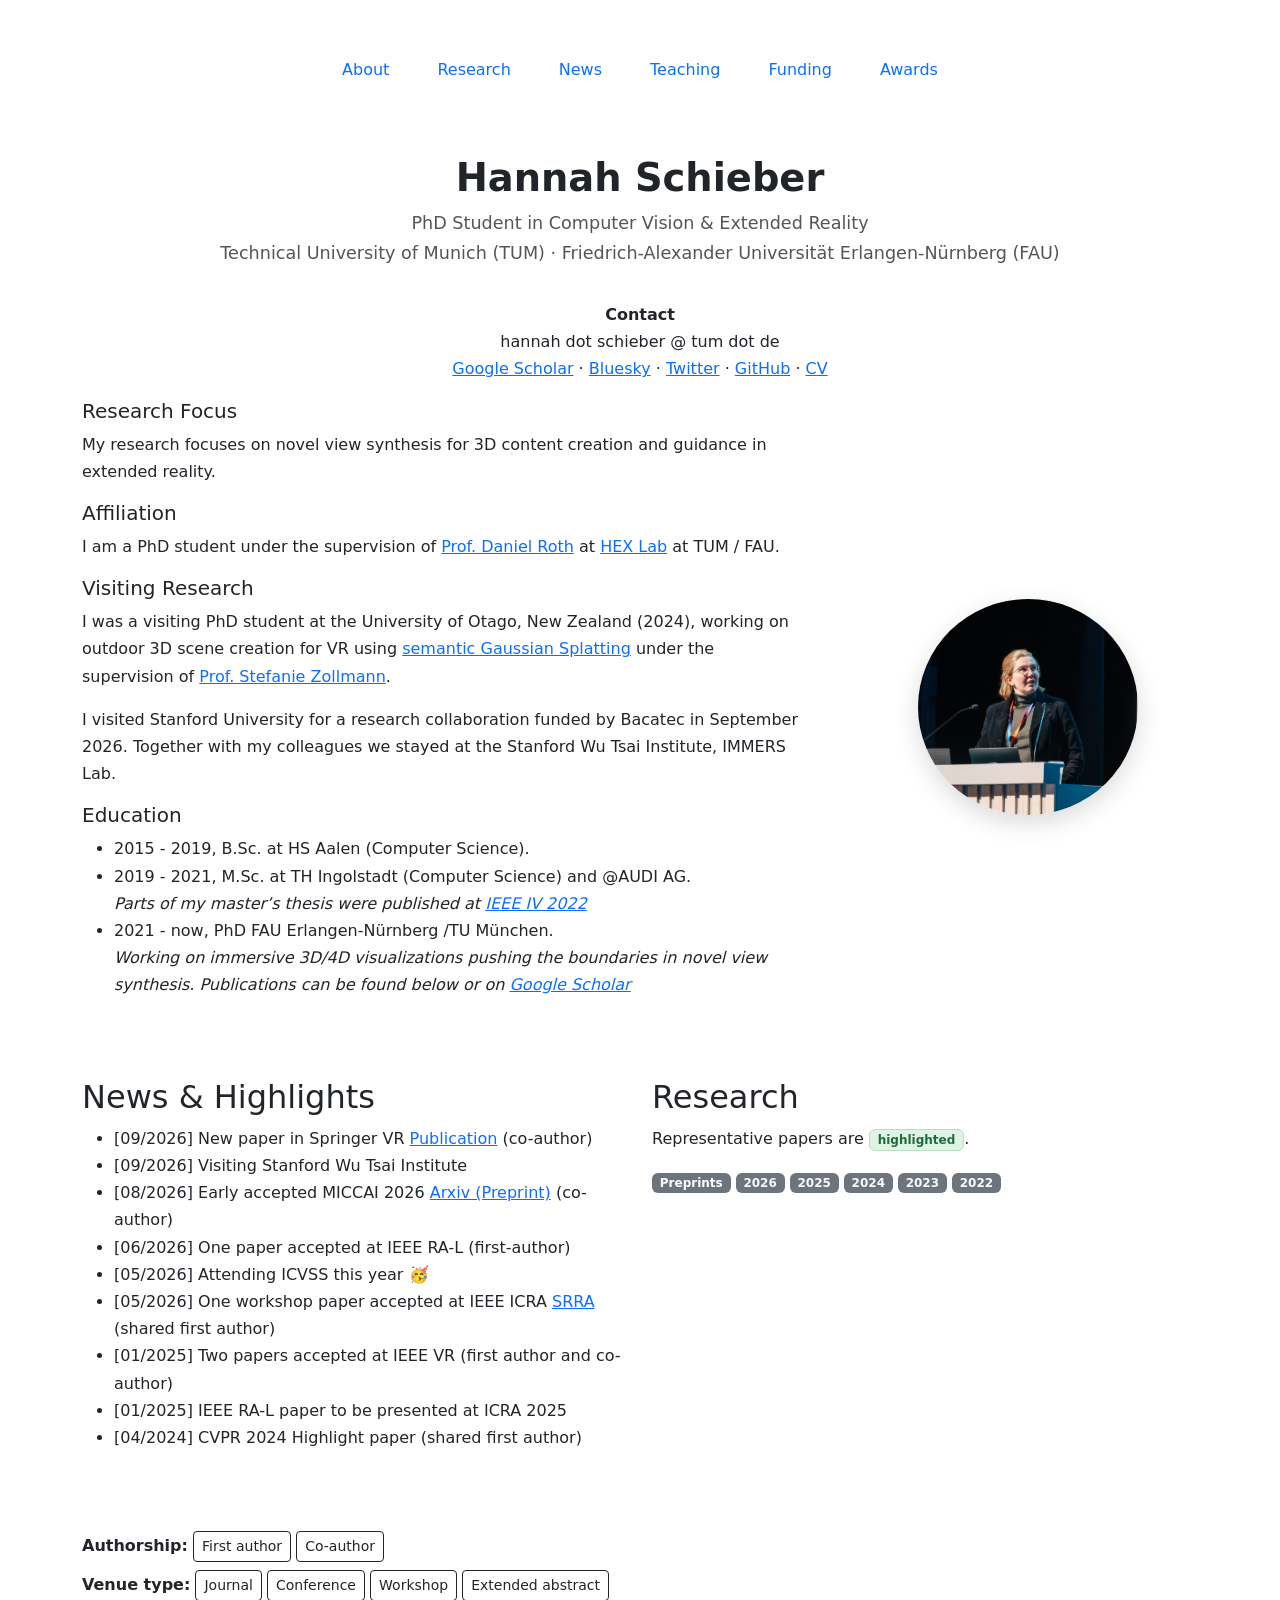
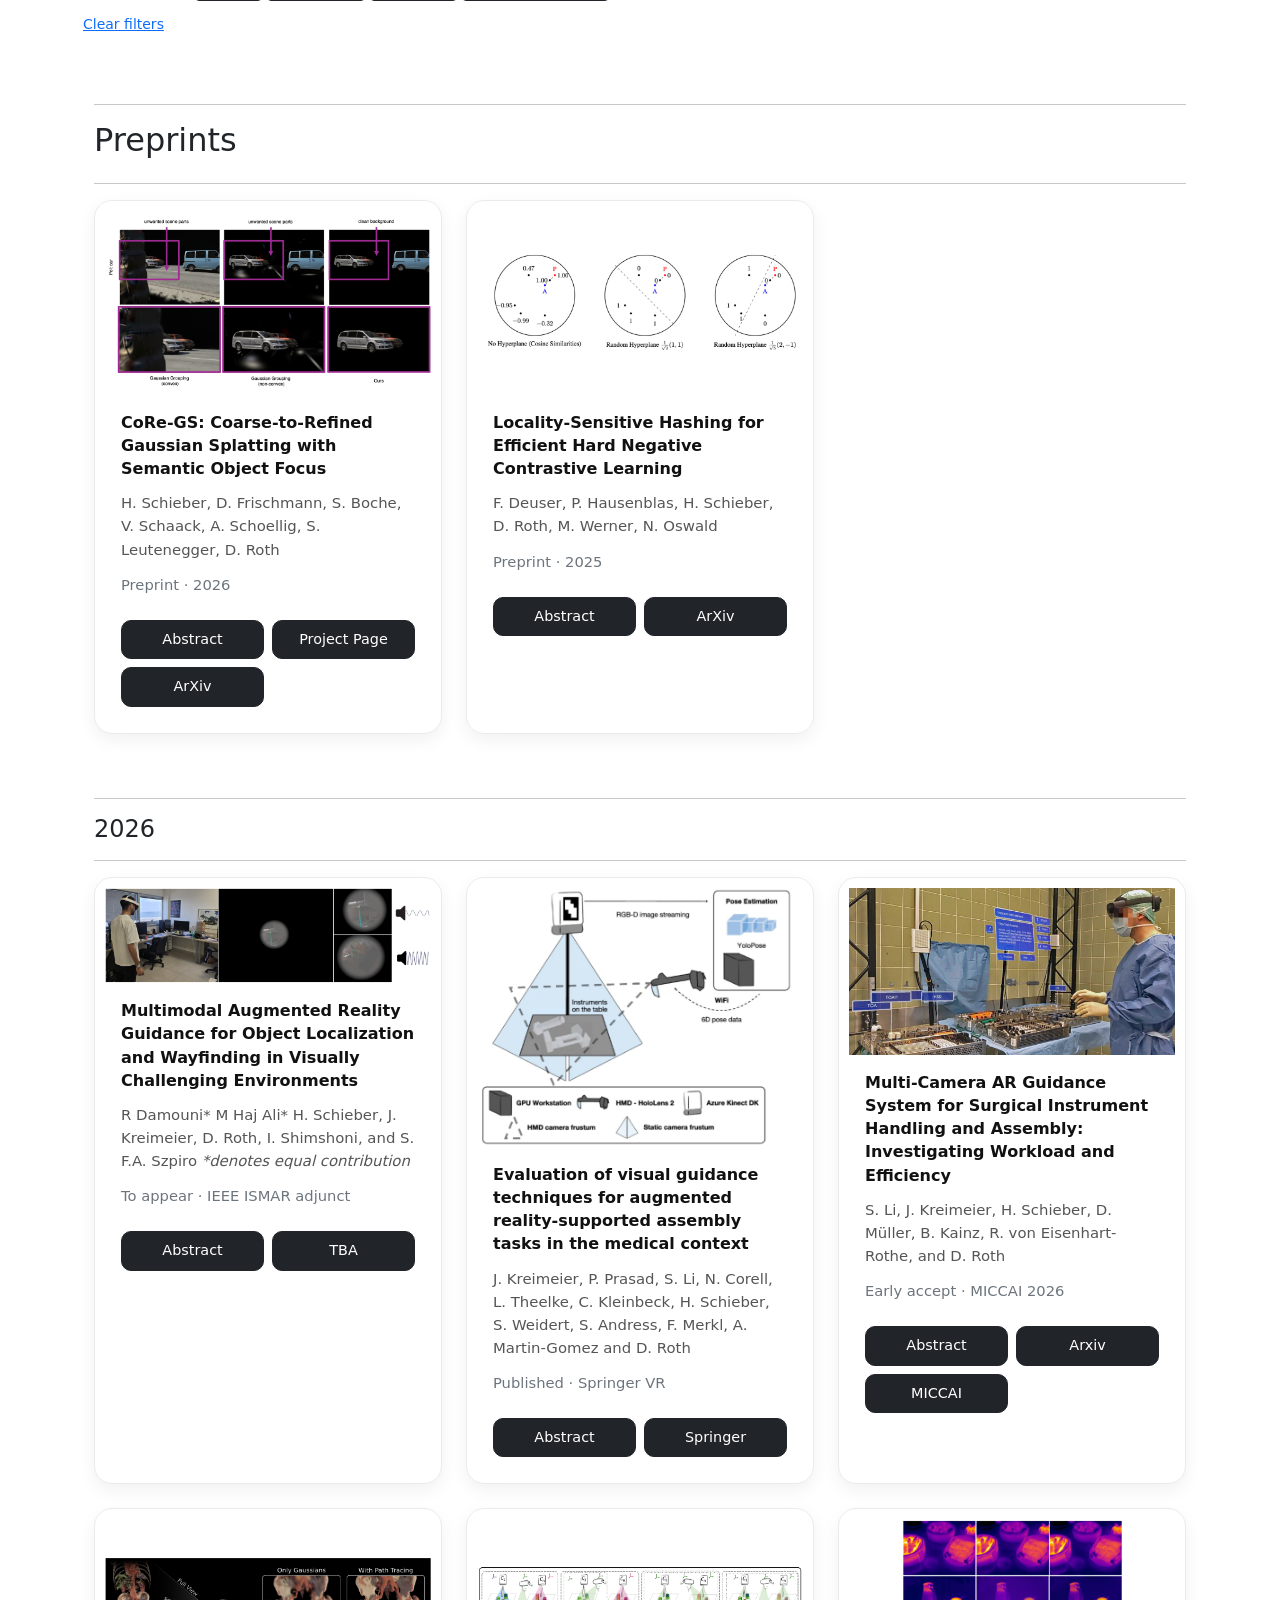
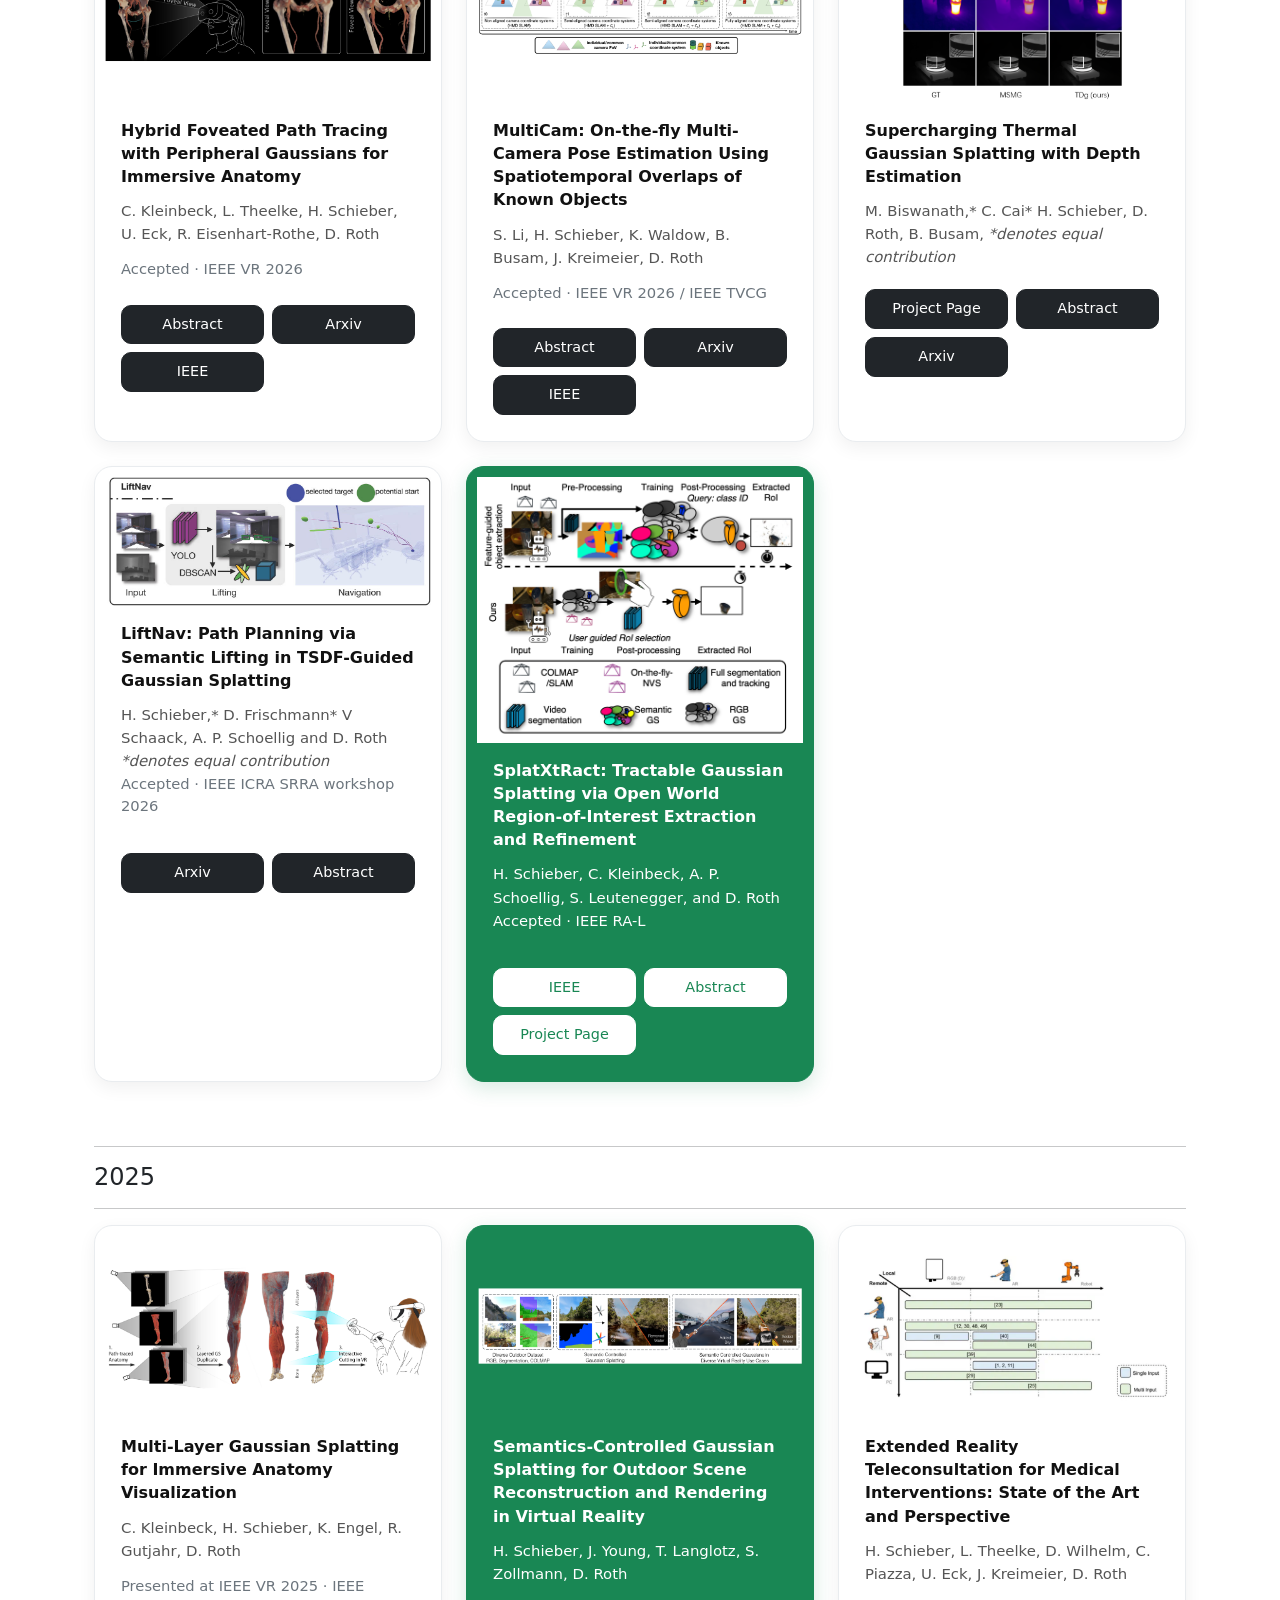
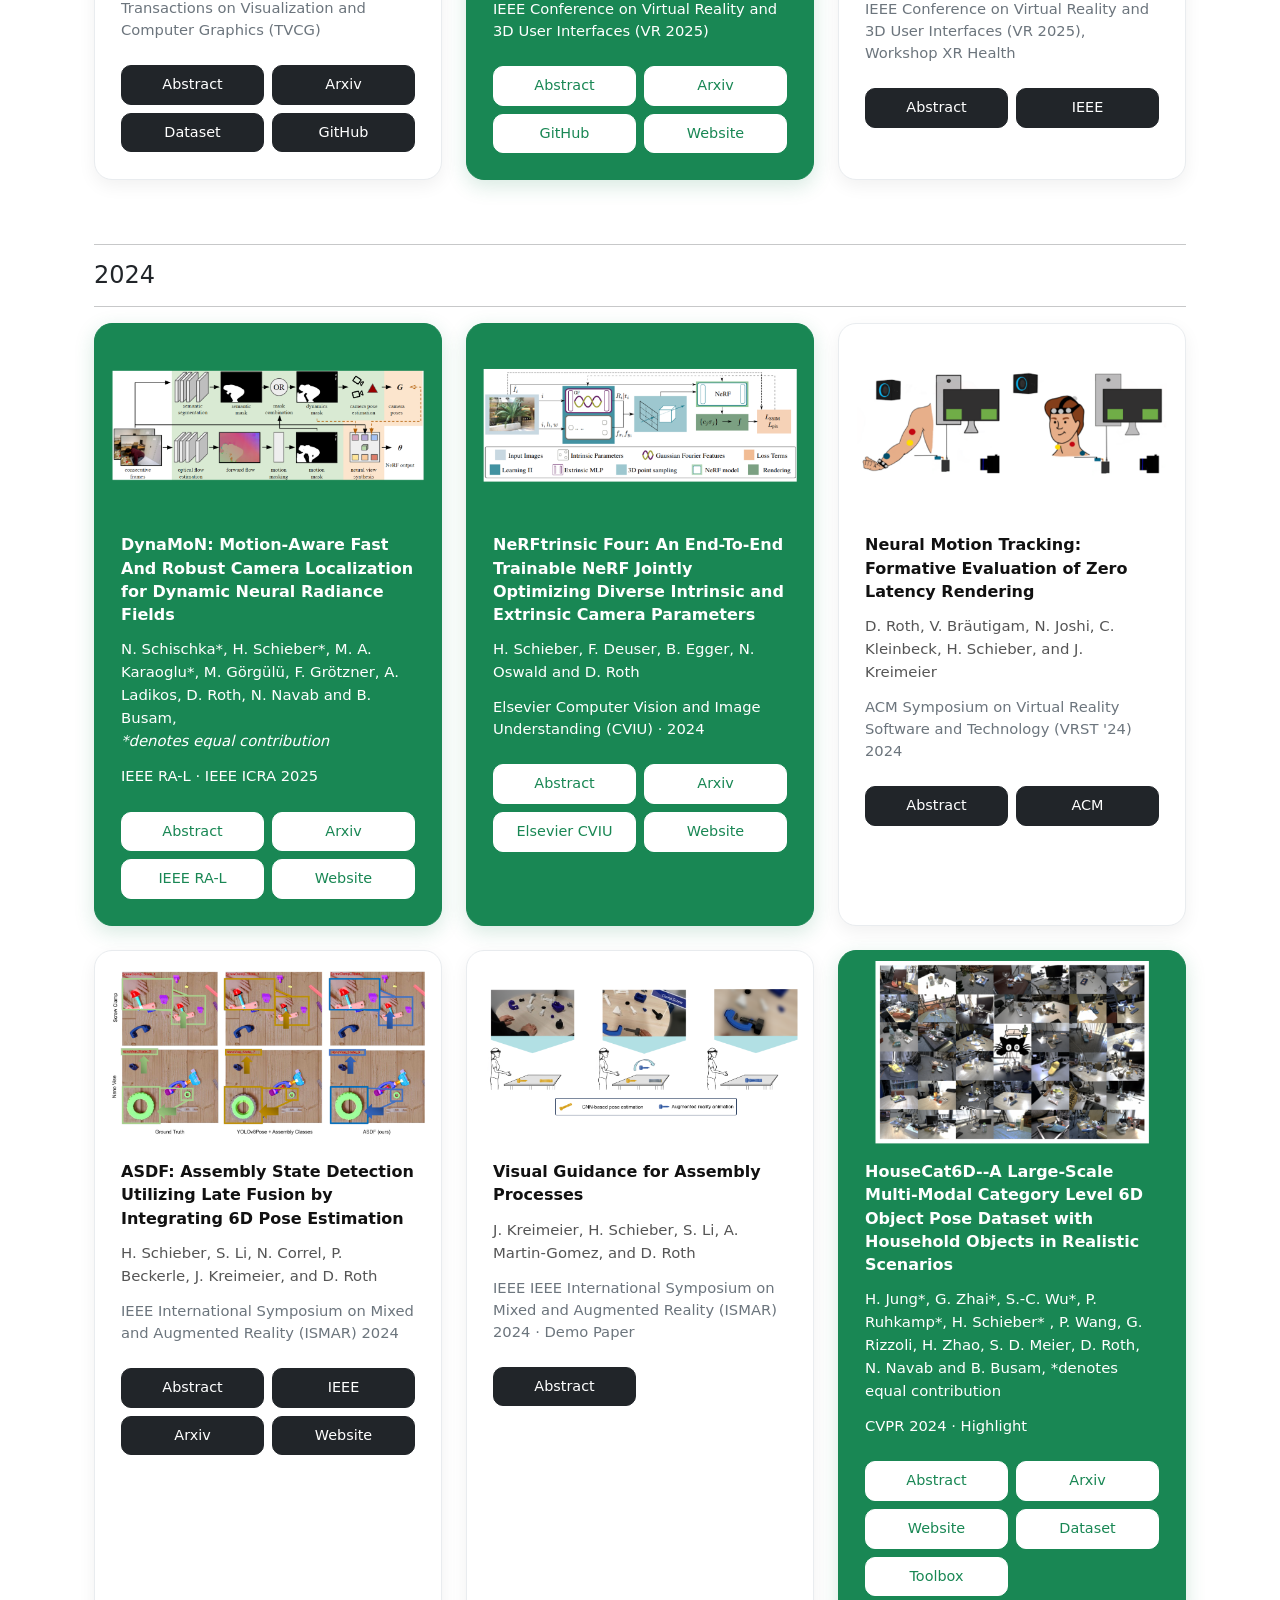
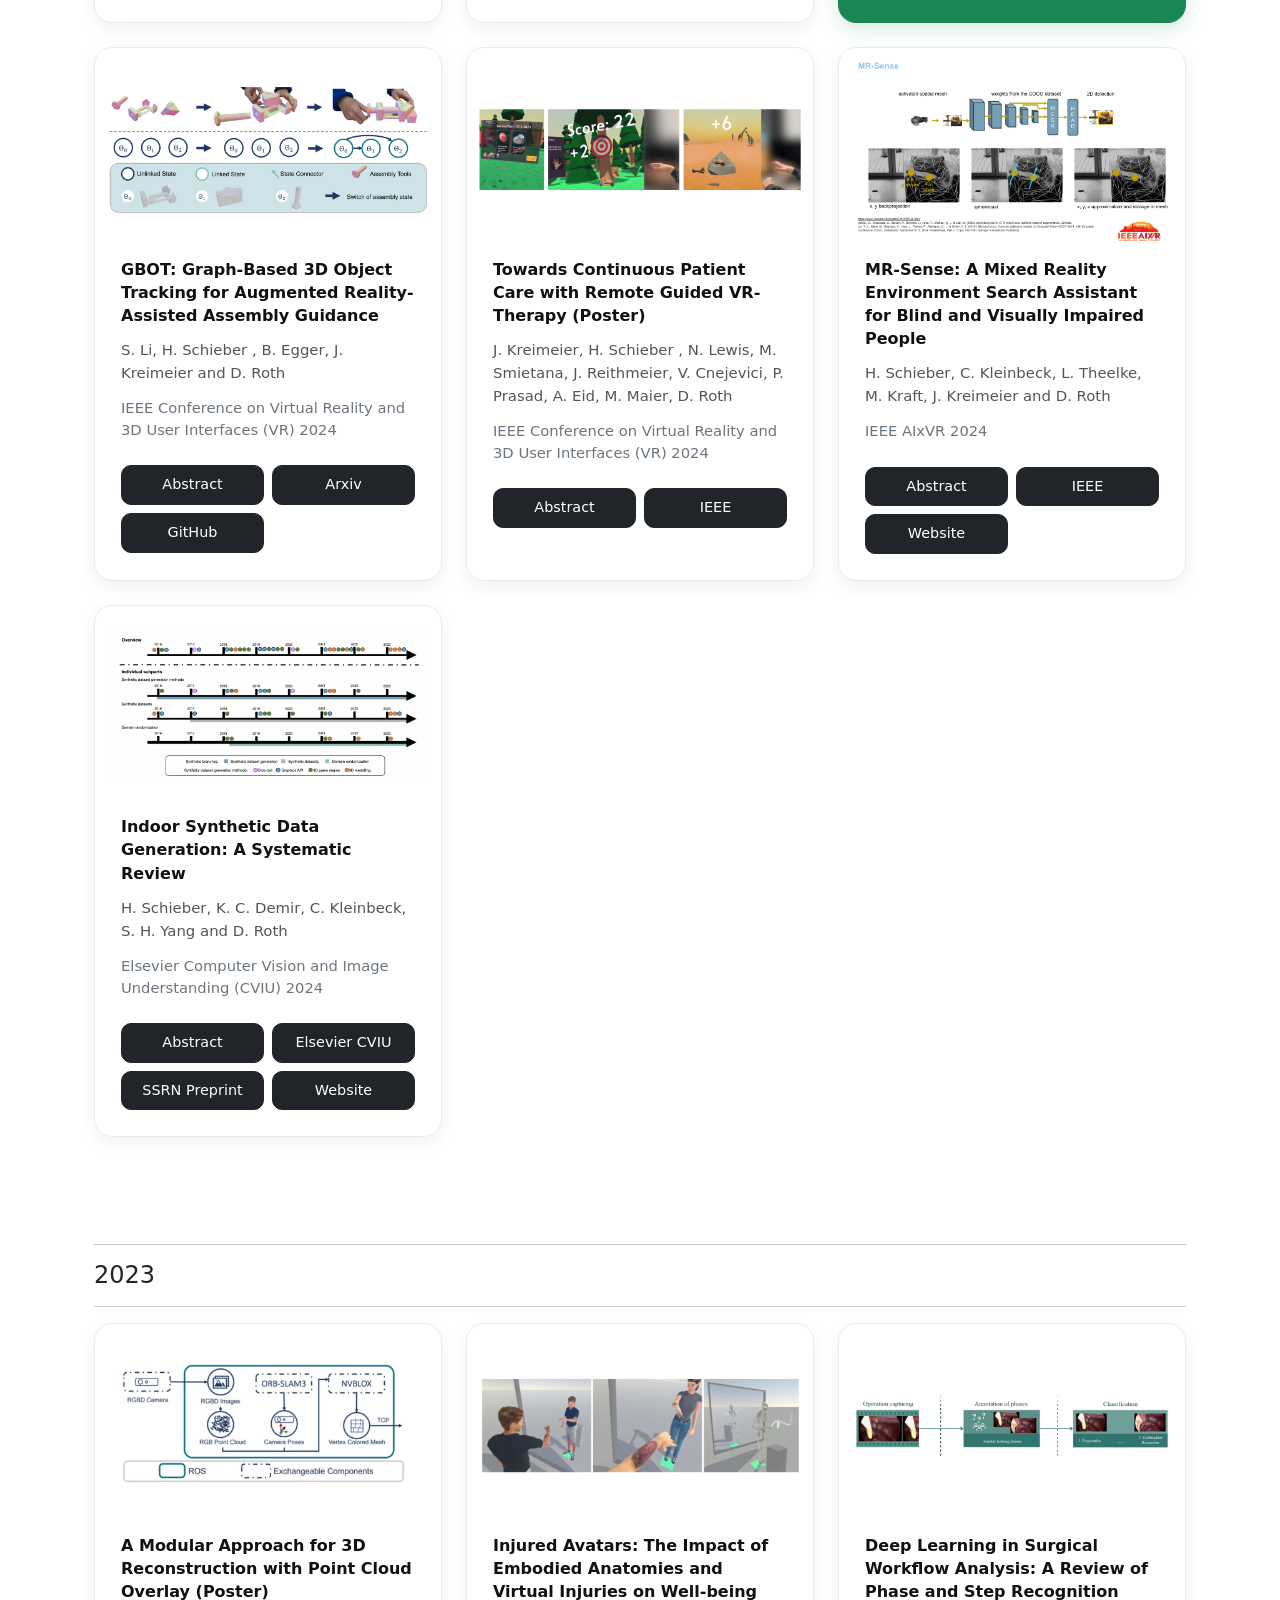
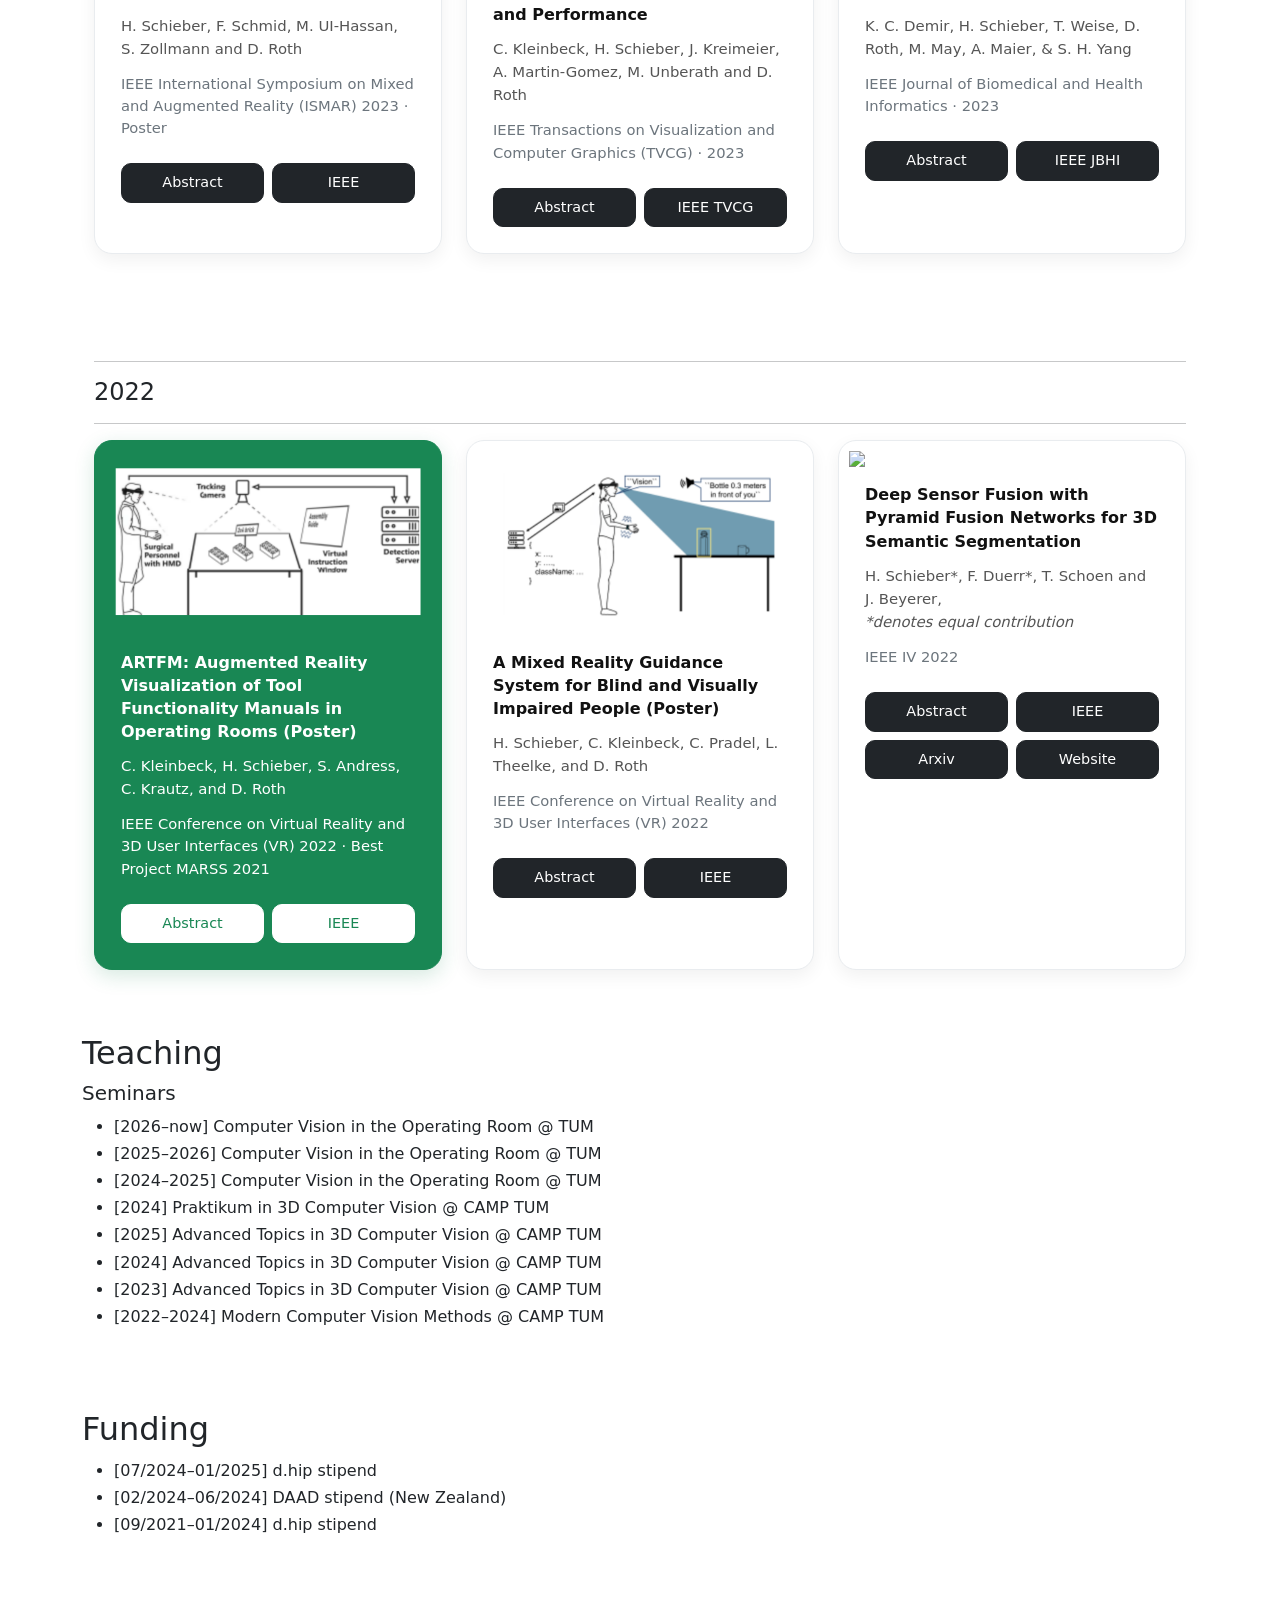
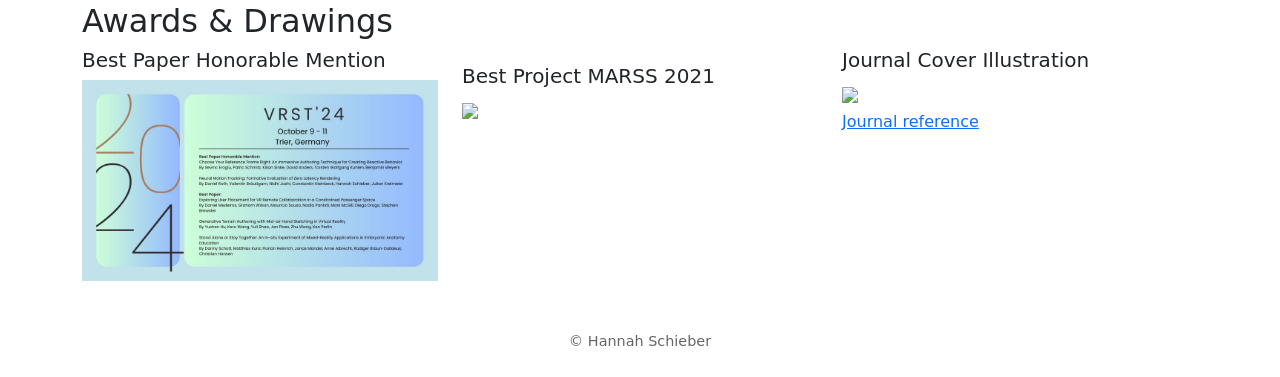
==== commit 5a2ea934: "Update index.html" ====
--- a/index.html
+++ b/index.html
@@ -304,9 +304,13 @@
             <div class="col-lg-6">
                 <h5>Seminars</h5>
                 <ul>
+                    <li>[2026–now] Computer Vision in the Operating Room @ TUM</li>
+                    <li>[2025–2026] Computer Vision in the Operating Room @ TUM</li>
                     <li>[2024–2025] Computer Vision in the Operating Room @ TUM</li>
                     <li>[2024] Praktikum in 3D Computer Vision @ CAMP TUM</li>
-                    <li>[2023–2024] Advanced Topics in 3D Computer Vision @ CAMP TUM</li>
+                    <li>[2025] Advanced Topics in 3D Computer Vision @ CAMP TUM</li>
+                    <li>[2024] Advanced Topics in 3D Computer Vision @ CAMP TUM</li>
+                    <li>[2023] Advanced Topics in 3D Computer Vision @ CAMP TUM</li>
                     <li>[2022–2024] Modern Computer Vision Methods @ CAMP TUM</li>
                 </ul>
             </div>
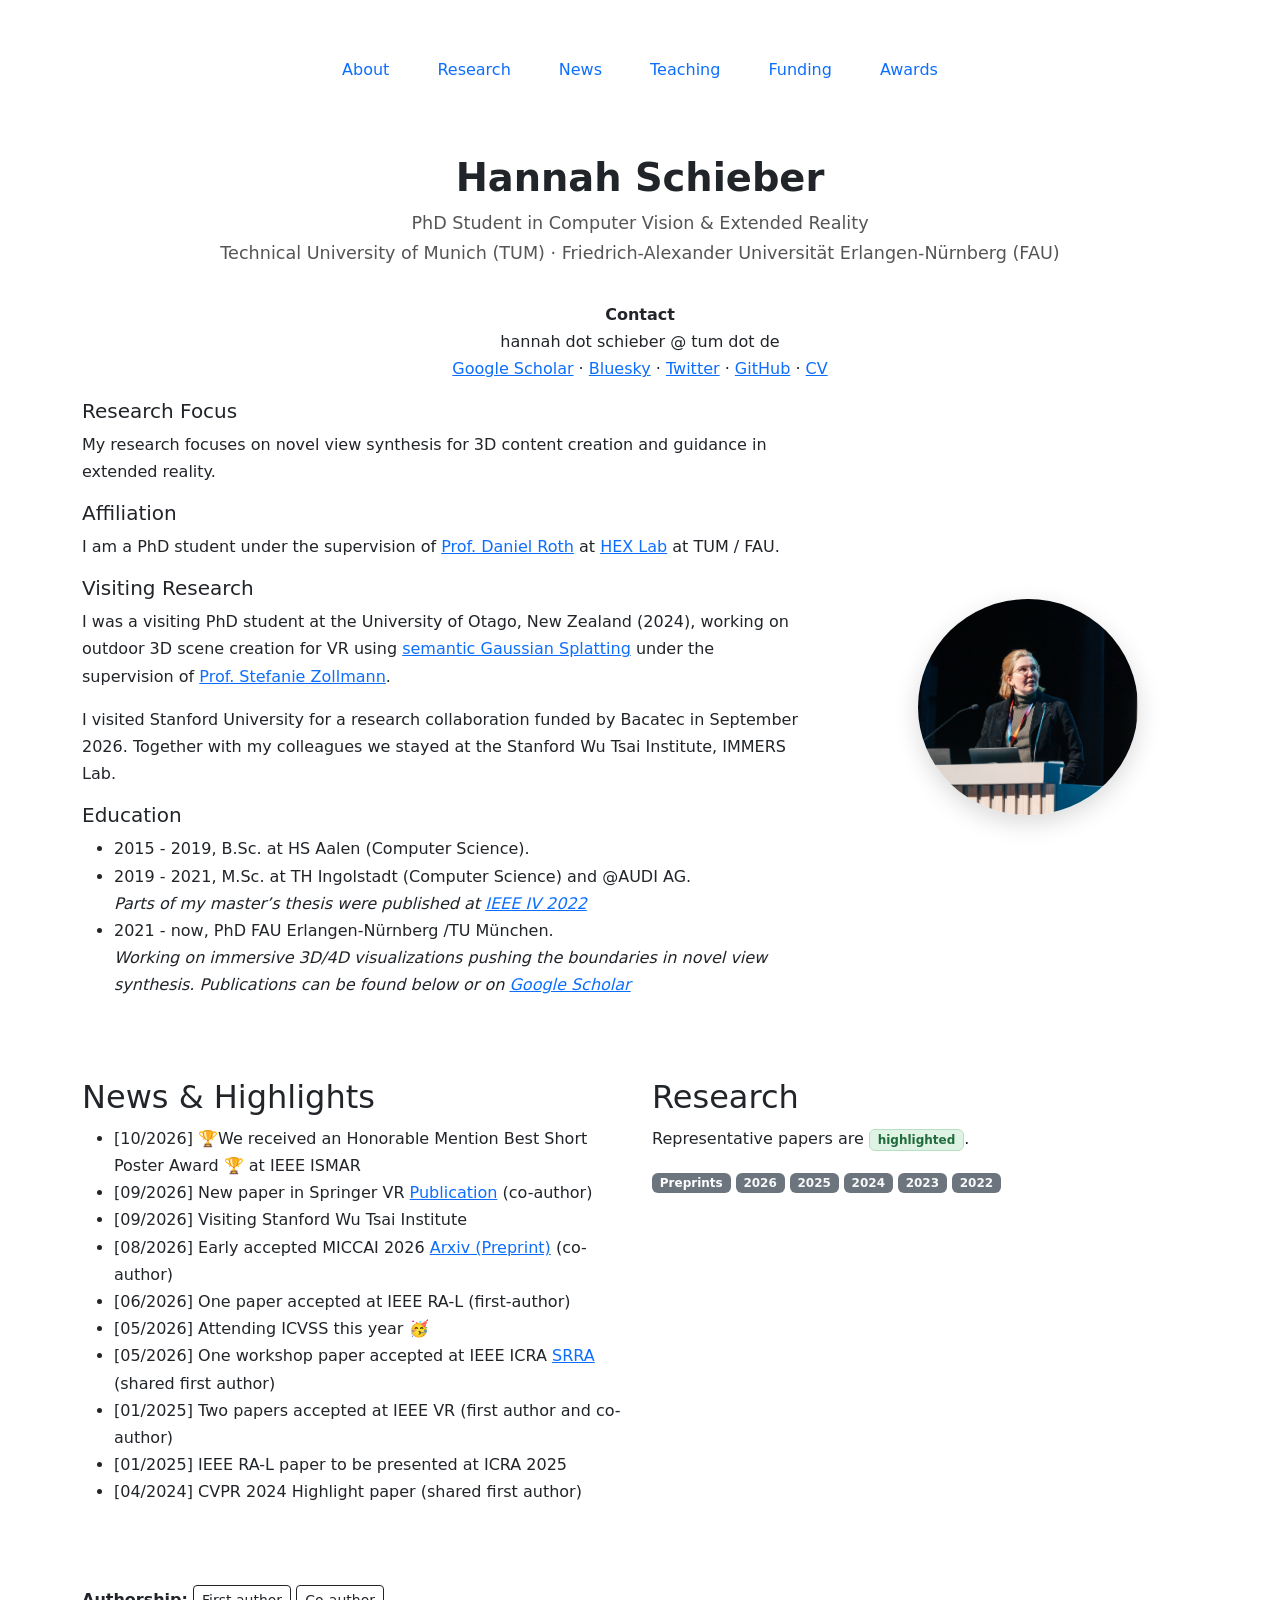
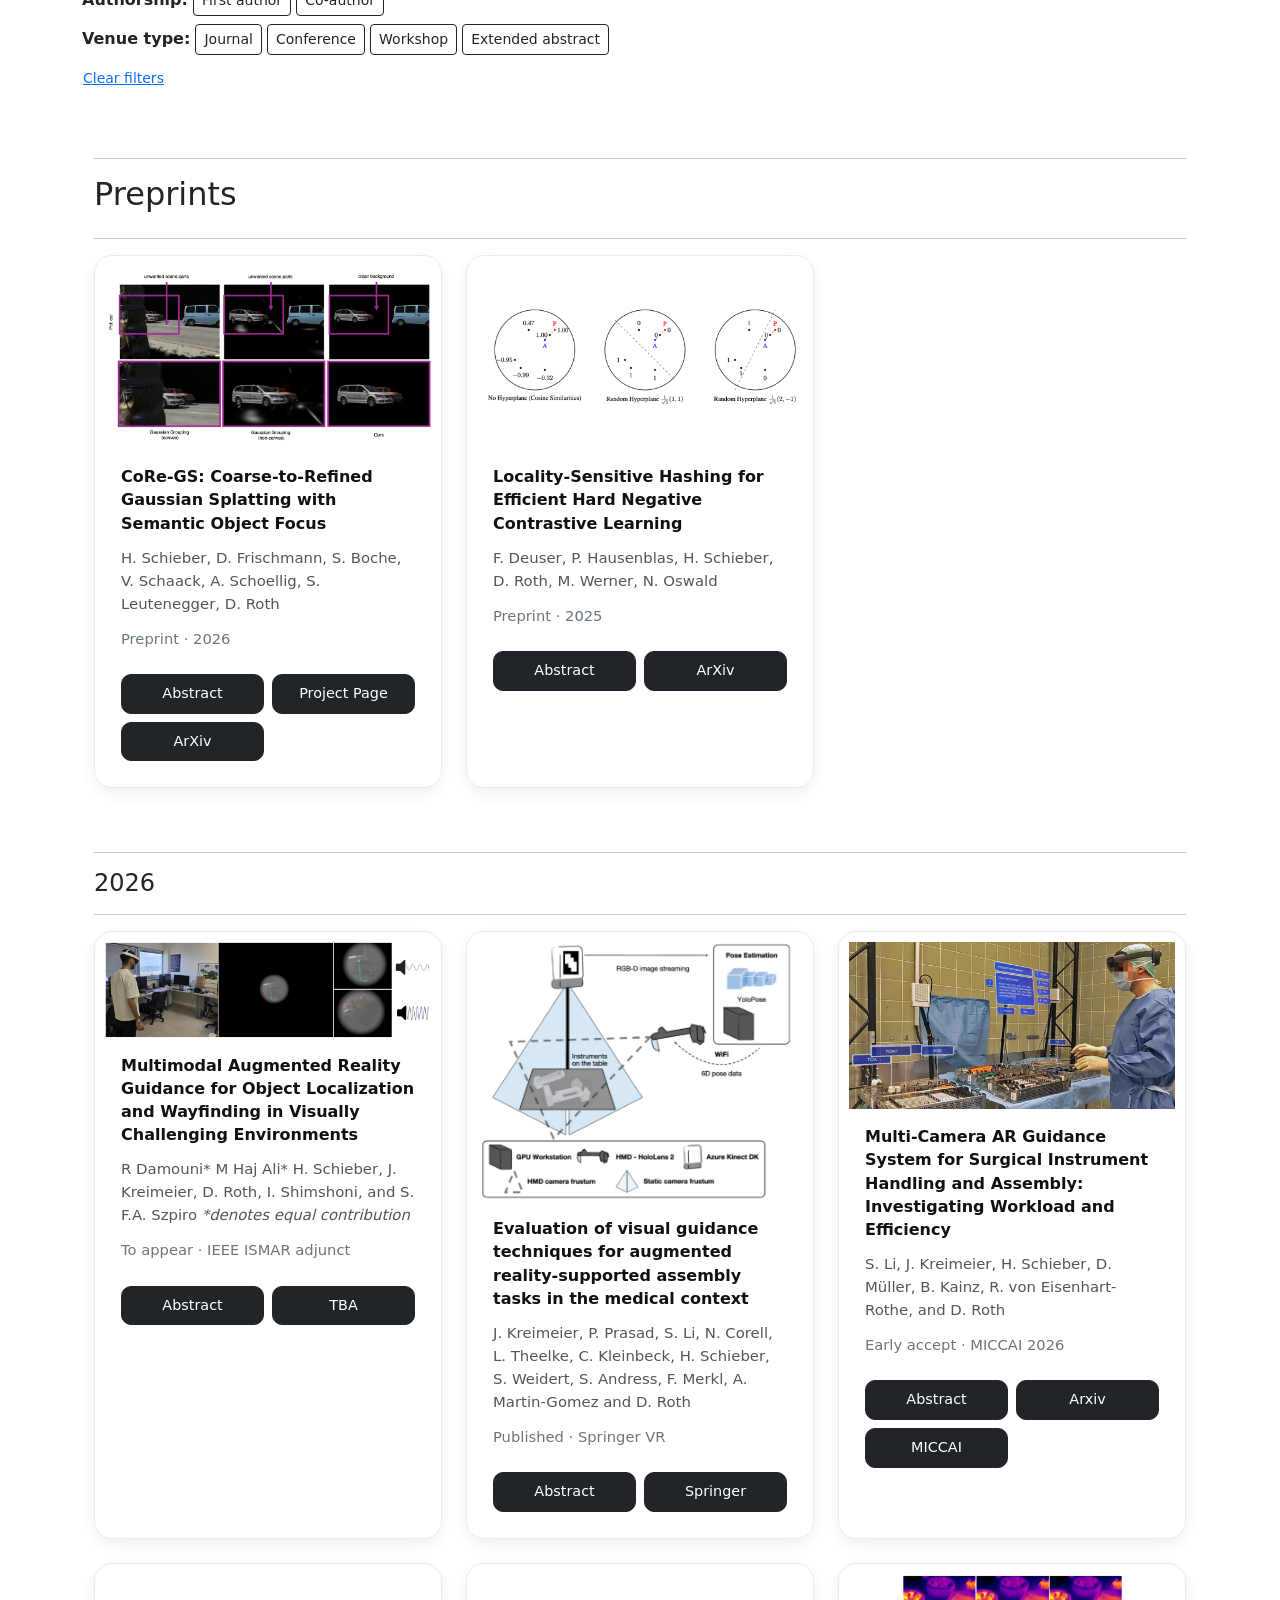
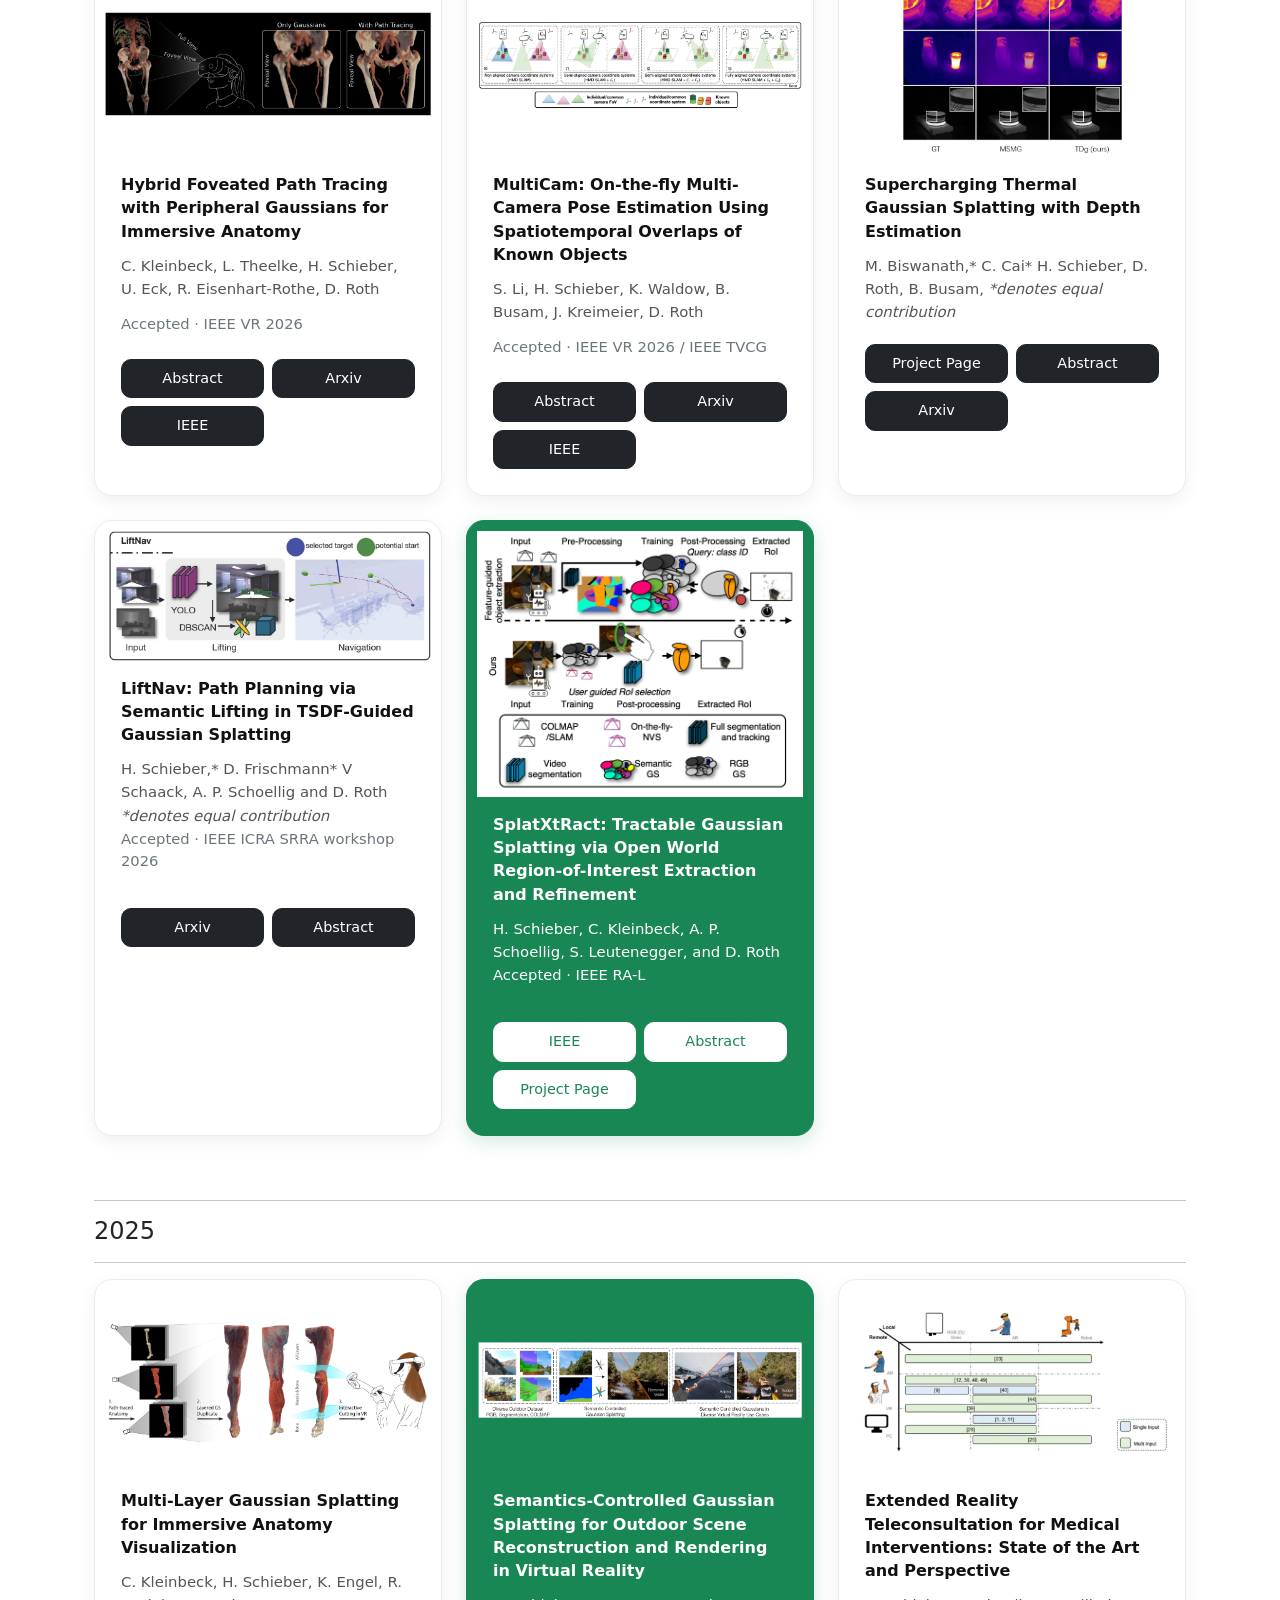
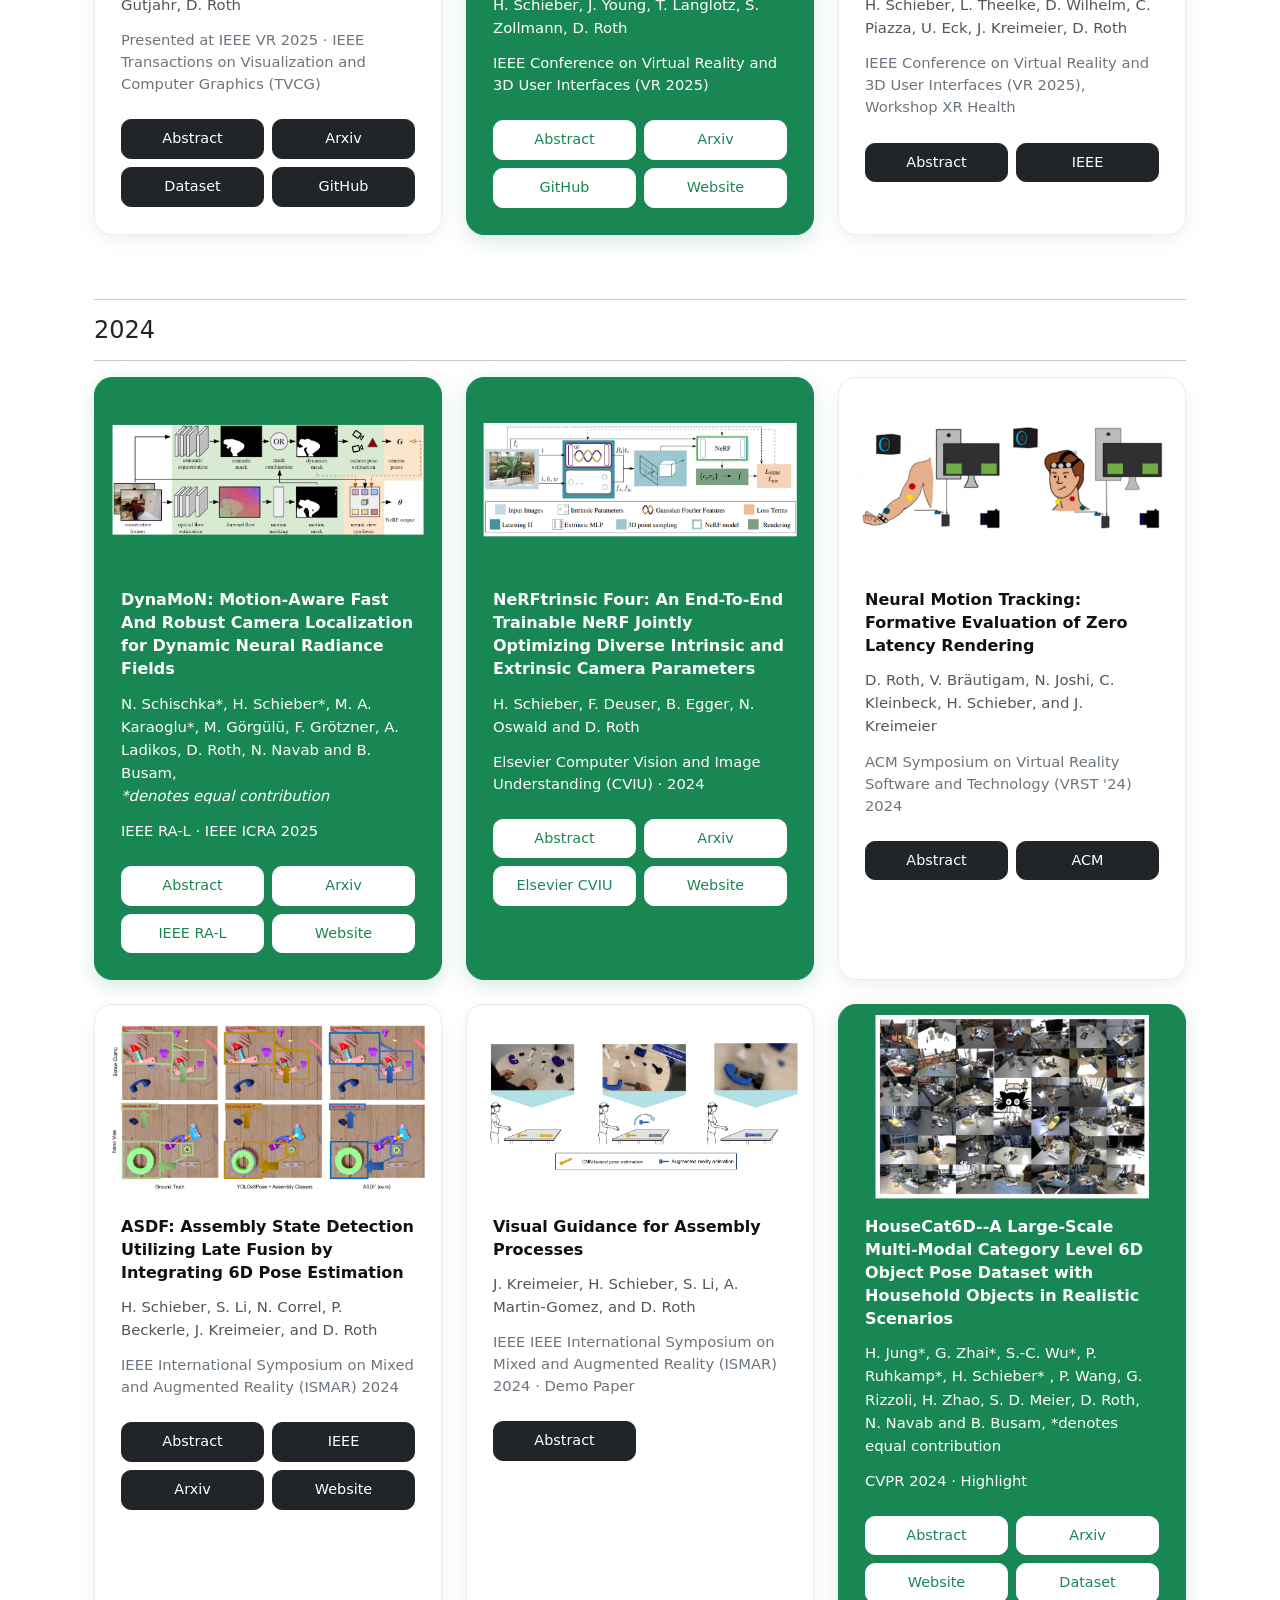
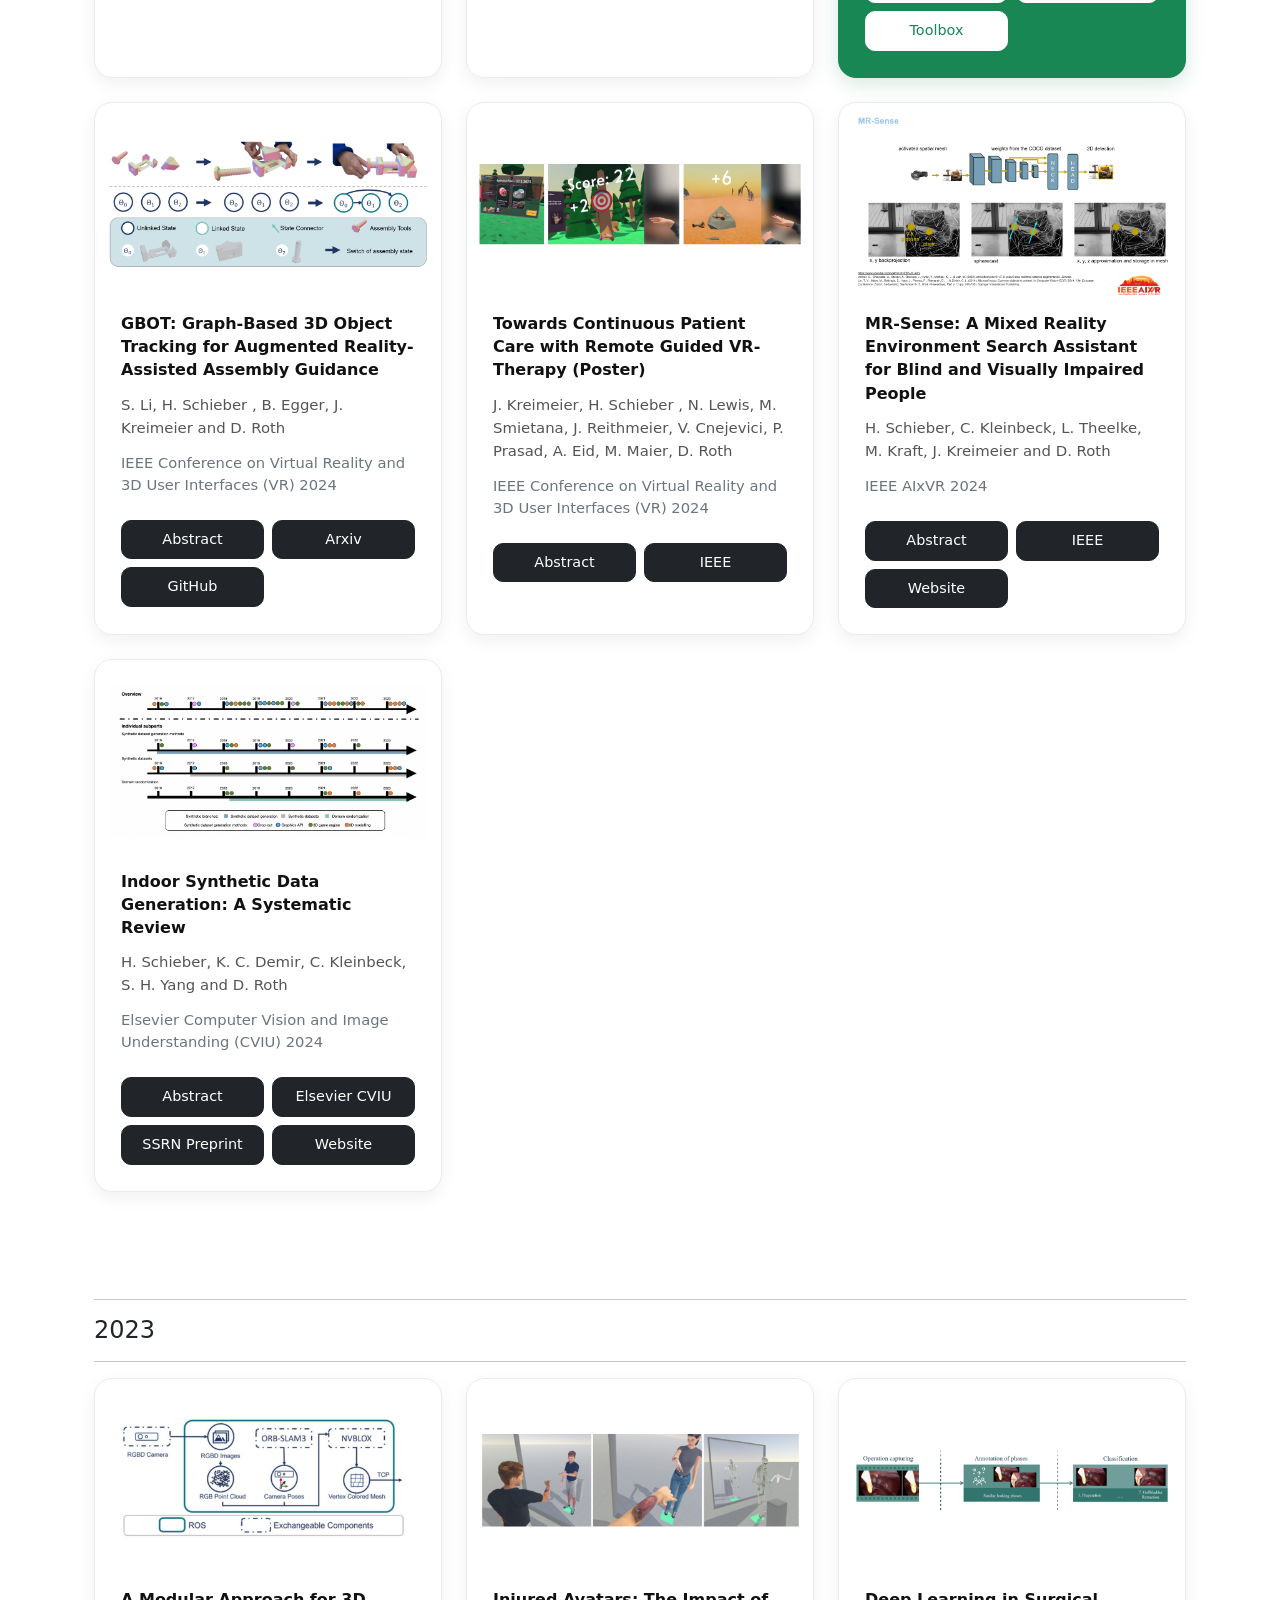
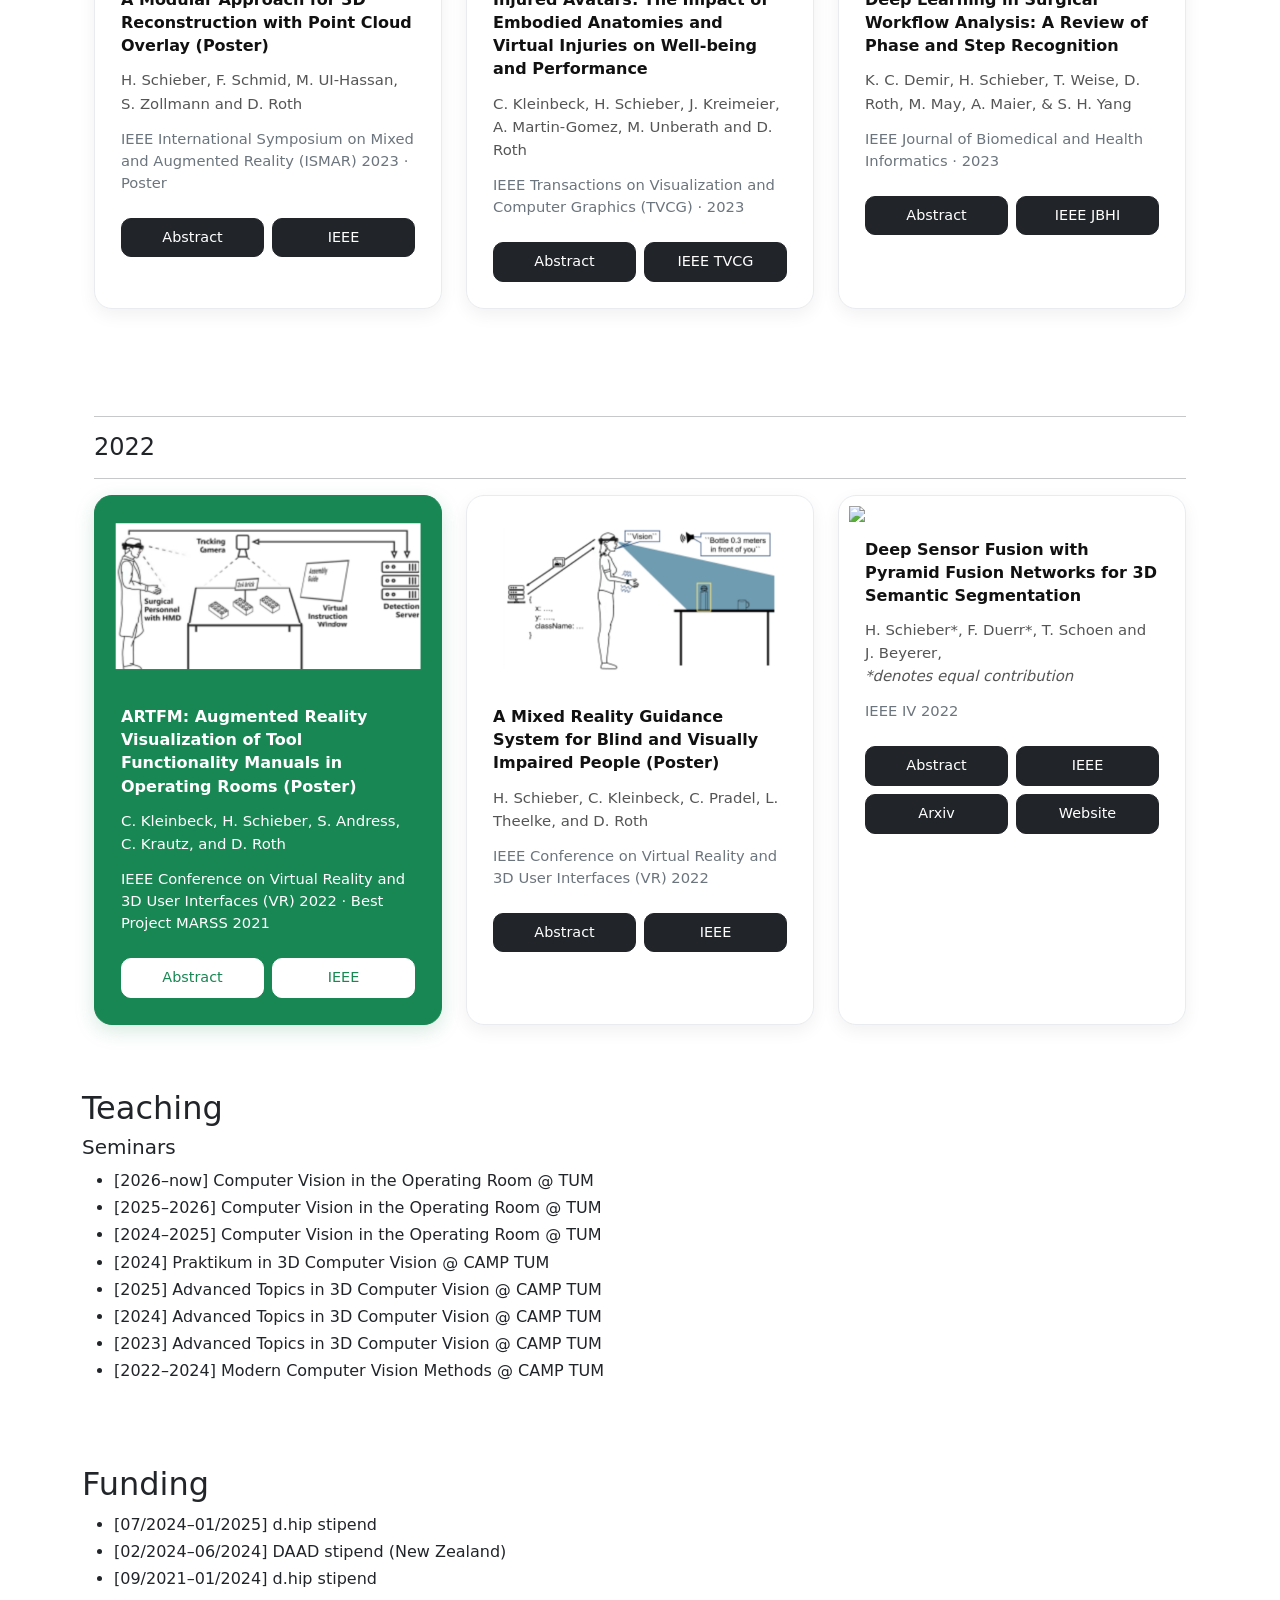
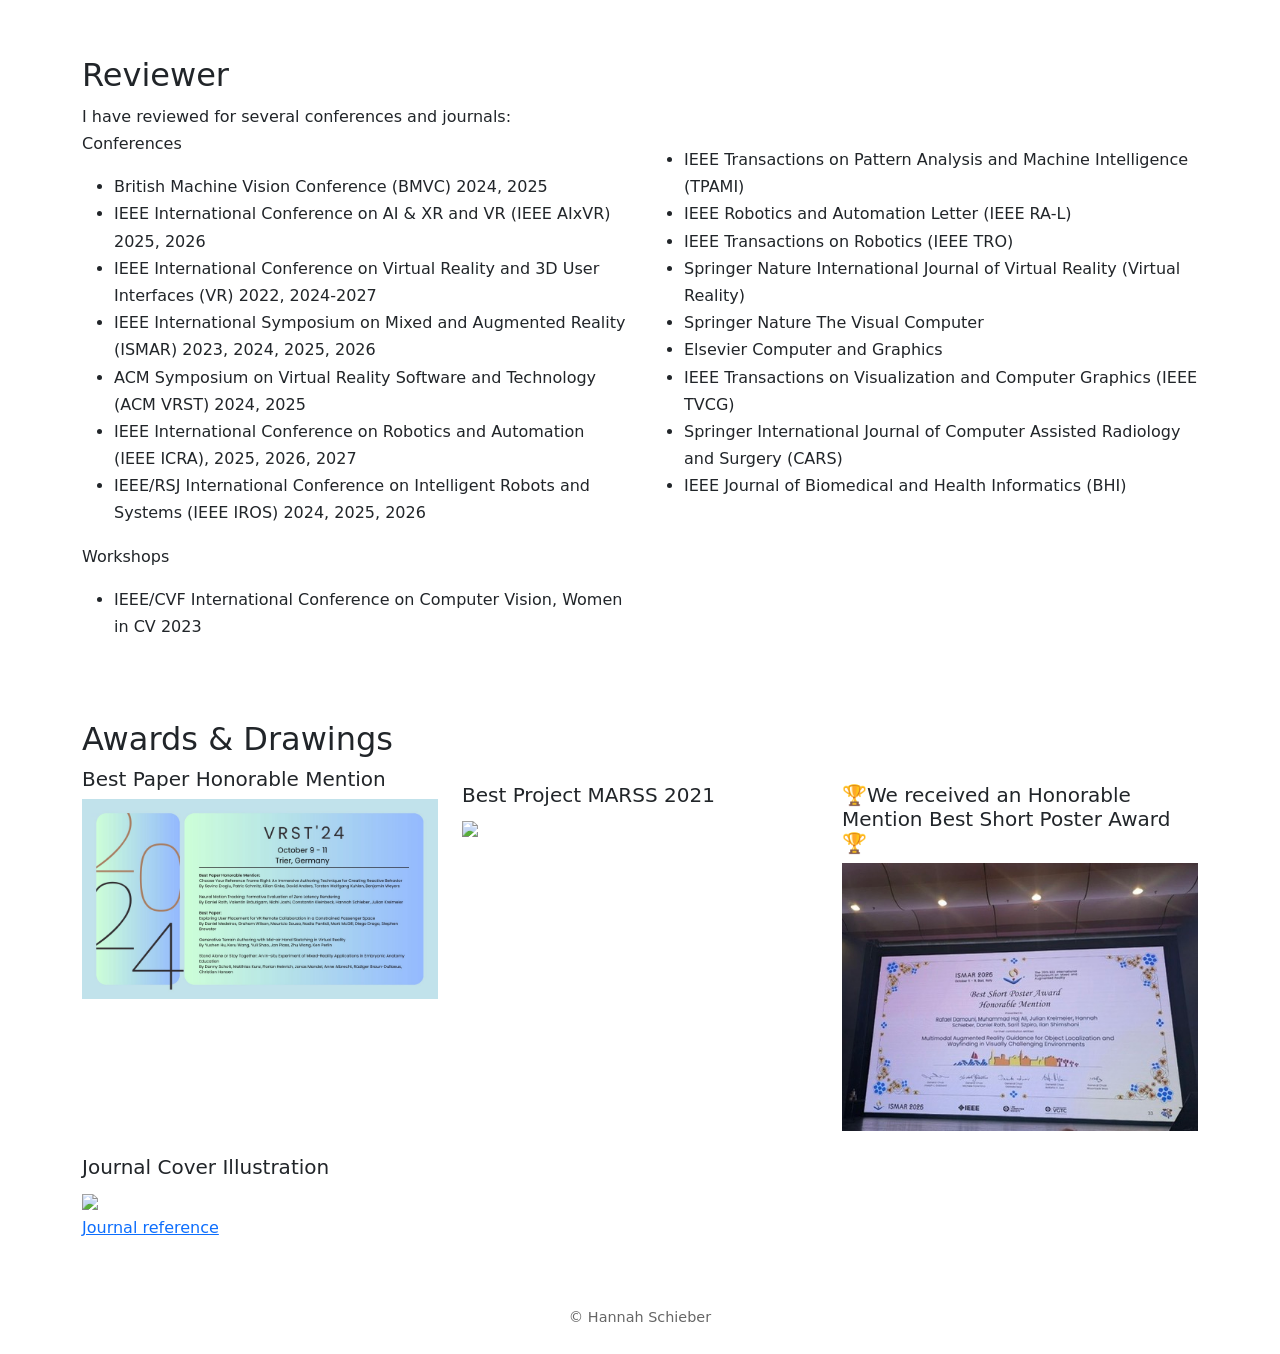
==== commit 6ca419b1: "🏆We received an Honorable Mention Best Short Poster Award 🏆" ====
--- a/index.html
+++ b/index.html
@@ -222,6 +222,7 @@
             <div class="col-6">
                 <h2>News & Highlights</h2>
         <ul>
+            <li>[10/2026] 🏆We received an Honorable Mention Best Short Poster Award 🏆 at IEEE ISMAR</li>
             <li>[09/2026] New paper in Springer VR <a href="https://link.springer.com/article/10.1007/s10055-026-01491-3</li>">Publication</a> (co-author) </li>
             <li>[09/2026] Visiting Stanford Wu Tsai Institute</li>
             <li>[08/2026] Early accepted MICCAI 2026 <a href="https://arxiv.org/pdf/2606.04992">Arxiv (Preprint)</a> (co-author)</li>
@@ -330,6 +331,49 @@
         </ul>
     </section>
 
+        <!-- Reviewer -->
+    <section id="Reviewer">
+        <h2>Reviewer</h2>
+        I have reviewed for several conferences and journals:
+        <div class="row">
+            <div class="col-lg-6 col-md-6 col-sm-12">
+                <p>
+                 Conferences
+                <ul>
+                    <li>British Machine Vision Conference (BMVC) 2024, 2025</li>
+                    <li>IEEE International Conference on AI & XR and VR (IEEE AIxVR) 2025, 2026</li>
+                    <li>IEEE International Conference on Virtual Reality and 3D User Interfaces (VR) 2022, 2024-2027</li>
+                    <li>IEEE International Symposium on Mixed and Augmented Reality (ISMAR) 2023, 2024, 2025, 2026</li>
+                    <li>ACM Symposium on Virtual Reality Software and Technology (ACM VRST) 2024, 2025</li>
+                    <li>IEEE International Conference on Robotics and Automation (IEEE ICRA), 2025, 2026, 2027</li>
+                    <li>IEEE/RSJ International Conference on Intelligent Robots and Systems (IEEE IROS)  2024, 2025, 2026 </li>
+                </ul>
+                </p>
+            <p>
+                Workshops
+                <ul>
+                    <li>IEEE/CVF International Conference on Computer Vision, Women in CV 2023</li>
+                </ul>
+            </p>
+            </div>
+            <div class="col-lg-6 col-md-6 col-sm-12">
+                <p>
+                    <ul>
+                <li>IEEE Transactions on Pattern Analysis and Machine Intelligence (TPAMI)</li>
+                <li>IEEE Robotics and Automation Letter (IEEE RA-L)</li>
+                <li>IEEE Transactions on Robotics (IEEE TRO)</li>
+                <li>Springer Nature International Journal of Virtual Reality (Virtual Reality)</li>
+                <li>Springer Nature The Visual Computer</li>
+                <li>Elsevier Computer and Graphics</li>
+                <li>IEEE Transactions on Visualization and Computer Graphics (IEEE TVCG)</li>
+                <li>Springer International Journal of Computer Assisted Radiology and Surgery (CARS)</li>
+                <li>IEEE Journal of Biomedical and Health Informatics (BHI)</li>
+            </ul>
+                </p>
+            </div>
+        </div>
+
+    </section>
 
 
     <!-- AWARDS -->
@@ -345,6 +389,10 @@
                 <img src="assets/img/marss.png" class="img-fluid">
             </div>
             <div class="col-lg-4">
+                <h5 class="mt-3">🏆We received an Honorable Mention Best Short Poster Award 🏆</h5>
+                <img src="assets/img/2026/honorable_mention.jpeg" class="img-fluid">
+            </div>
+            <div class="col-lg-4">
                 <h5>Journal Cover Illustration</h5>
                 <img src="assets/img/jn.2025.133.issue-2.cover.jpg" class="img-fluid w-50">
                 <p>
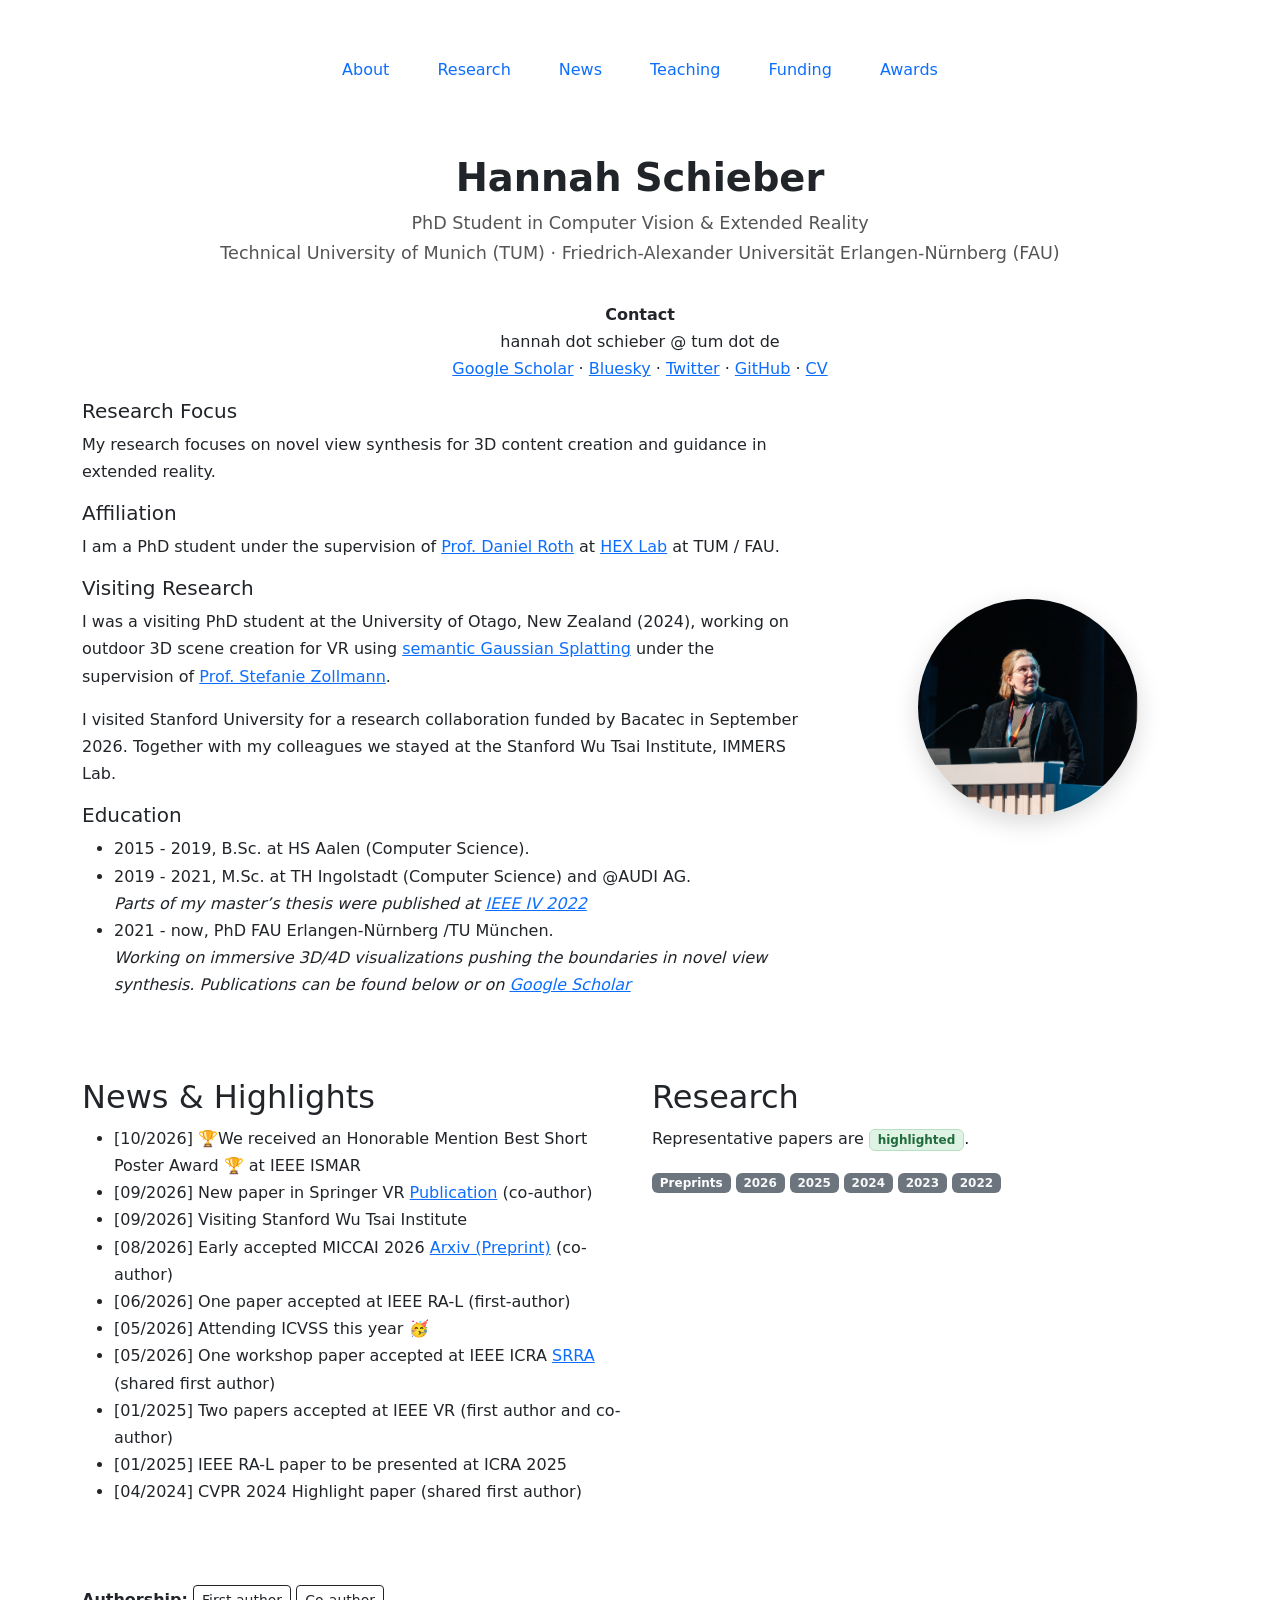
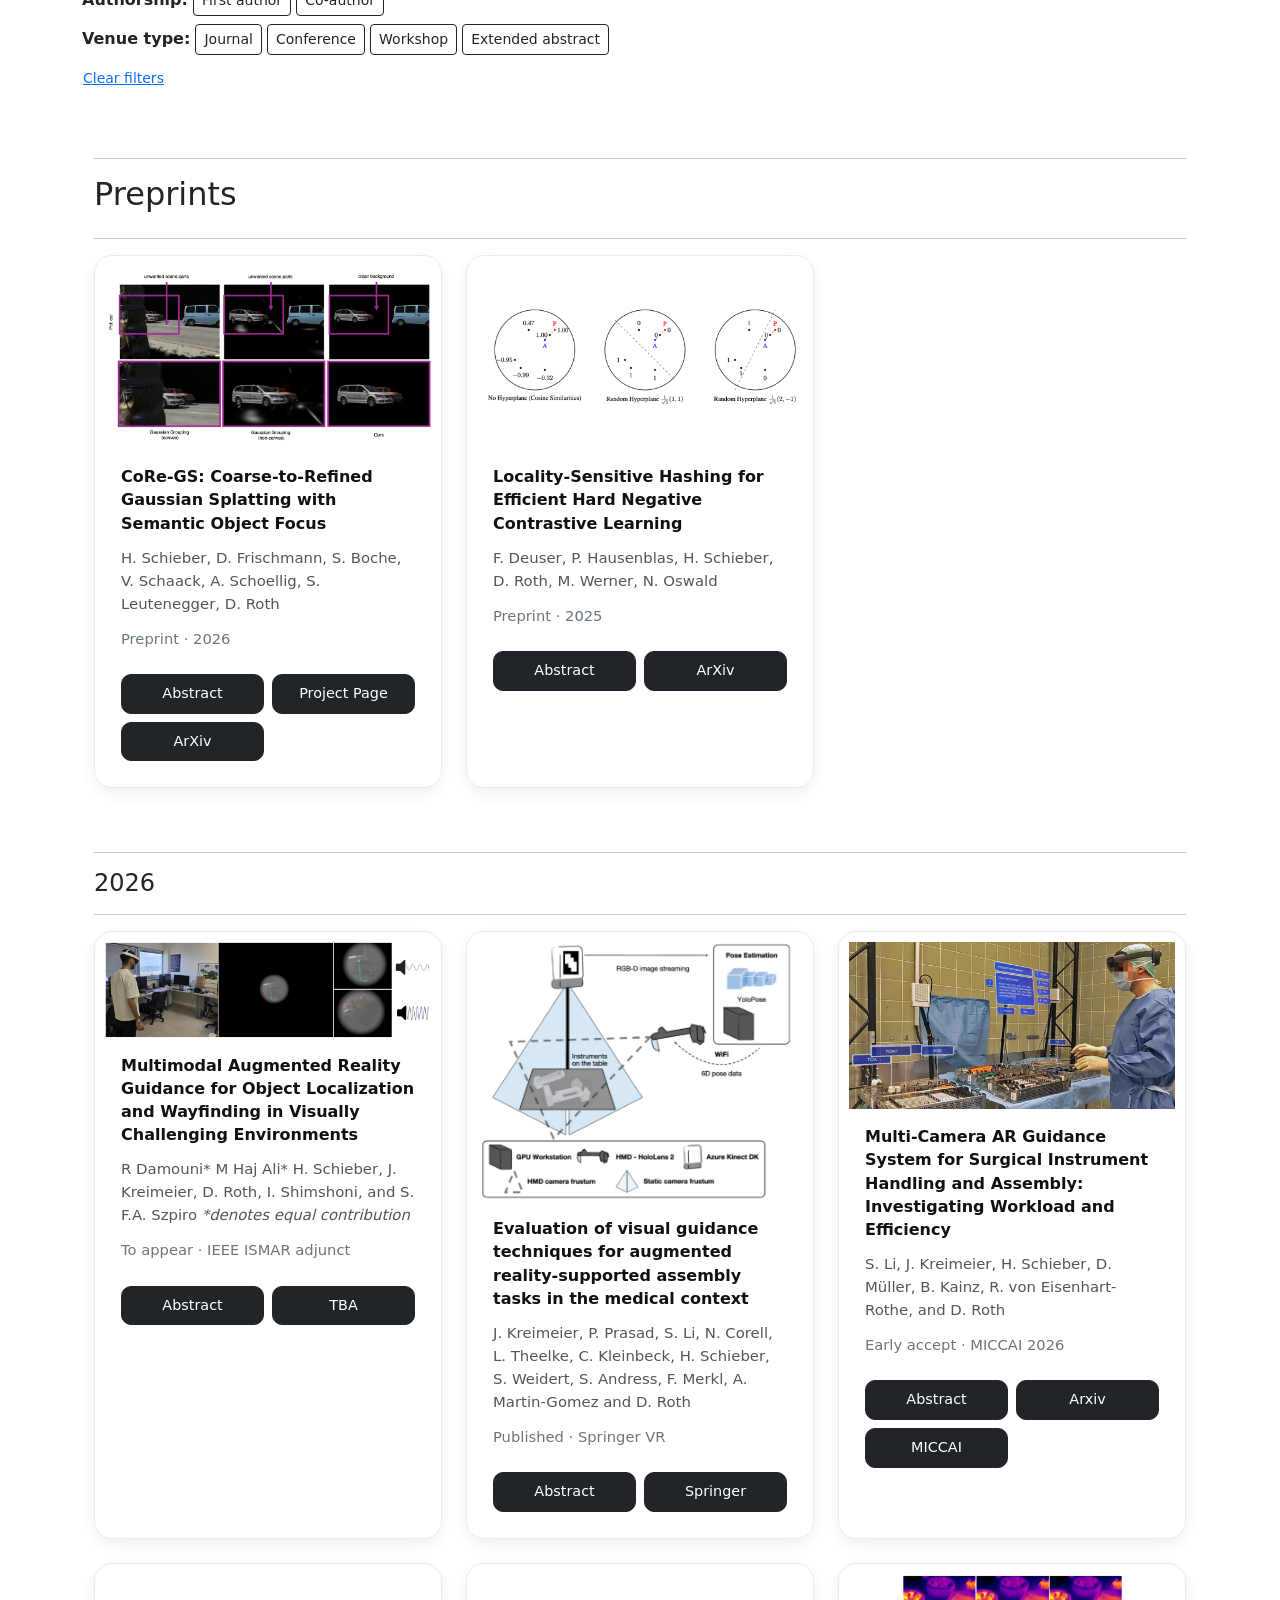
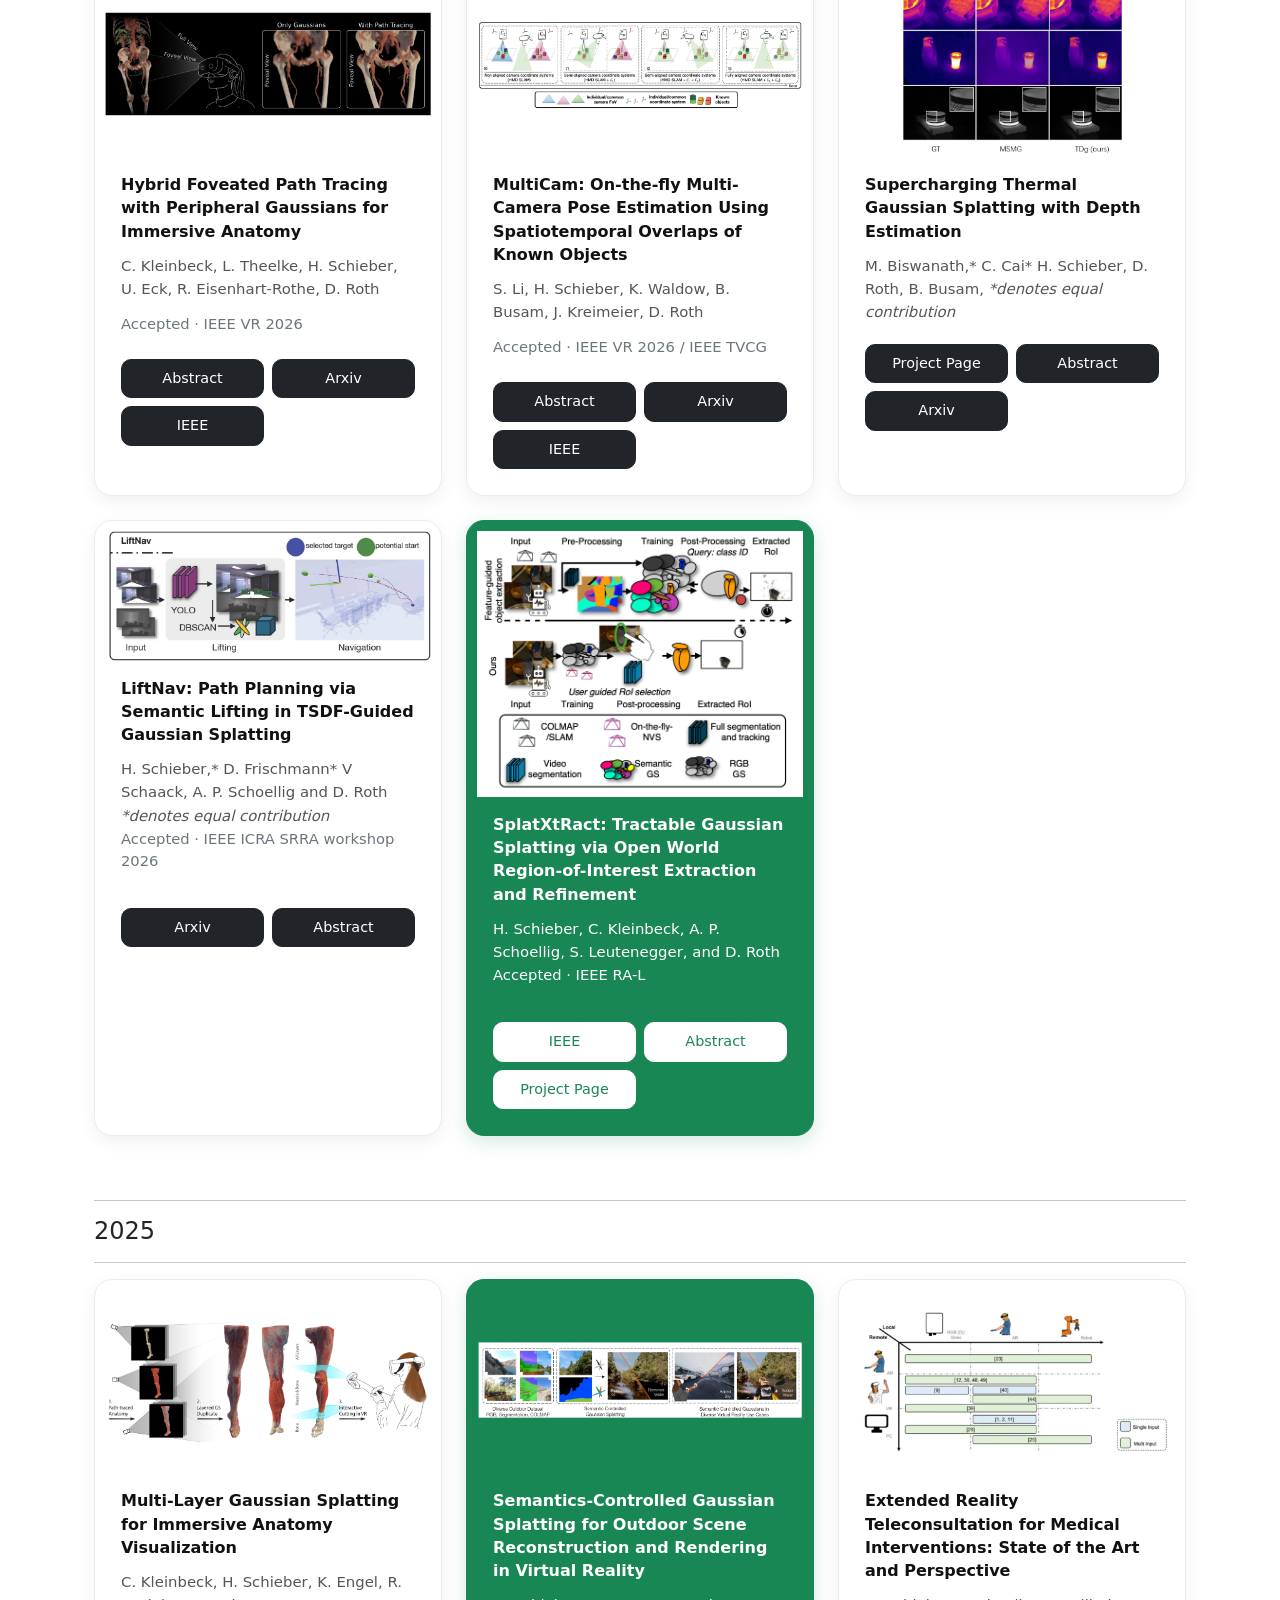
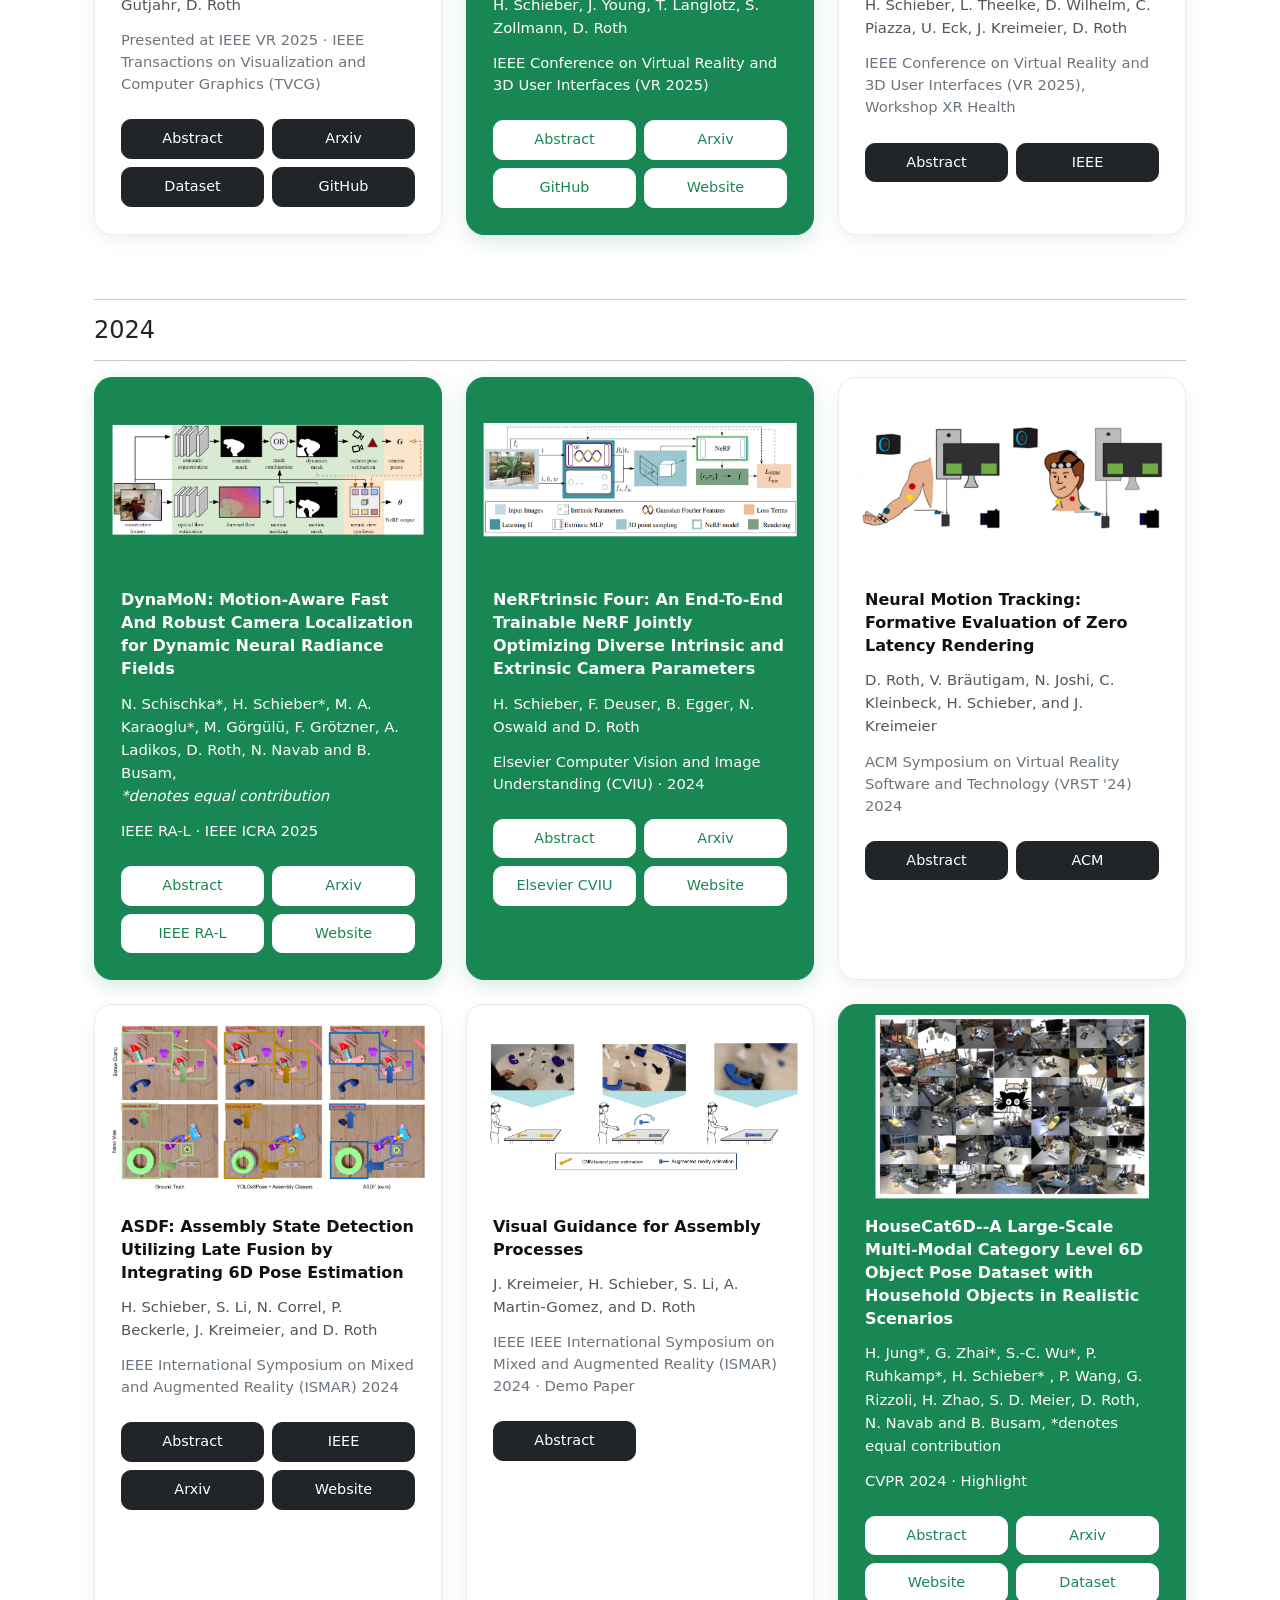
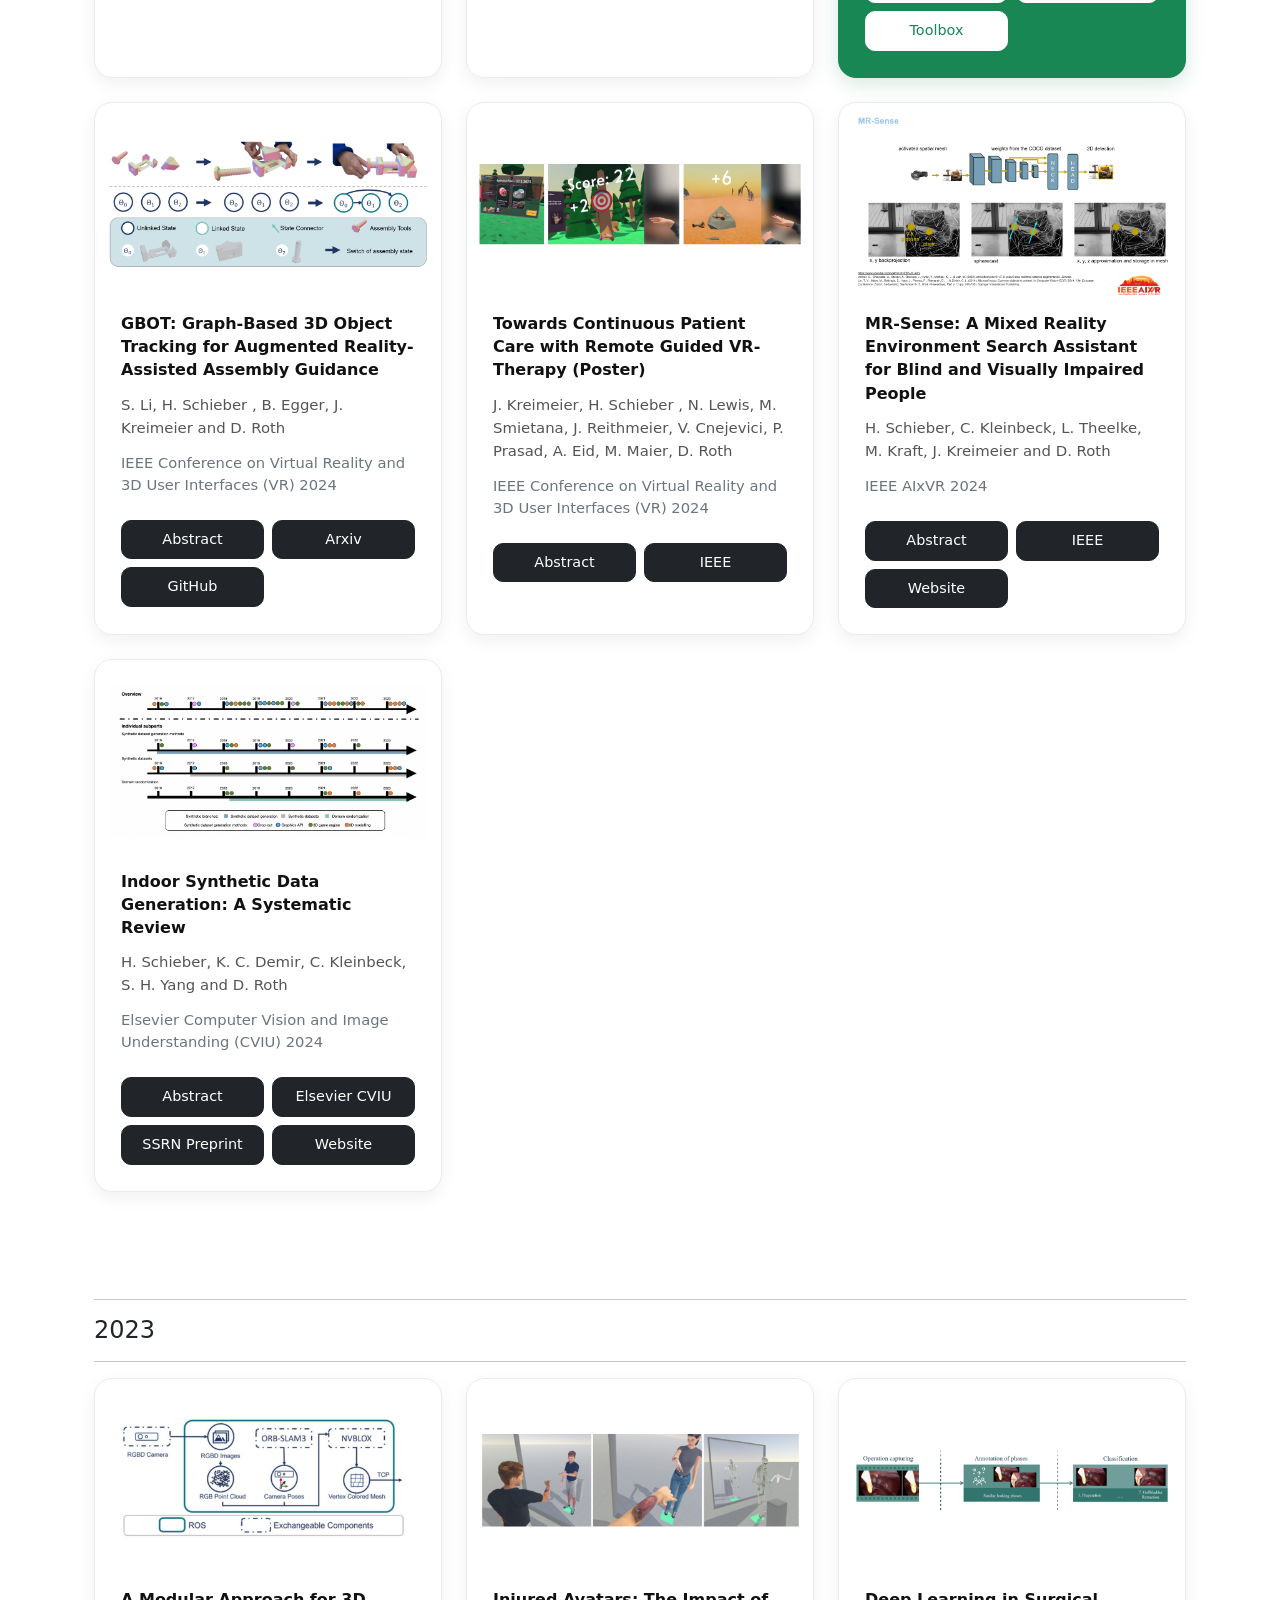
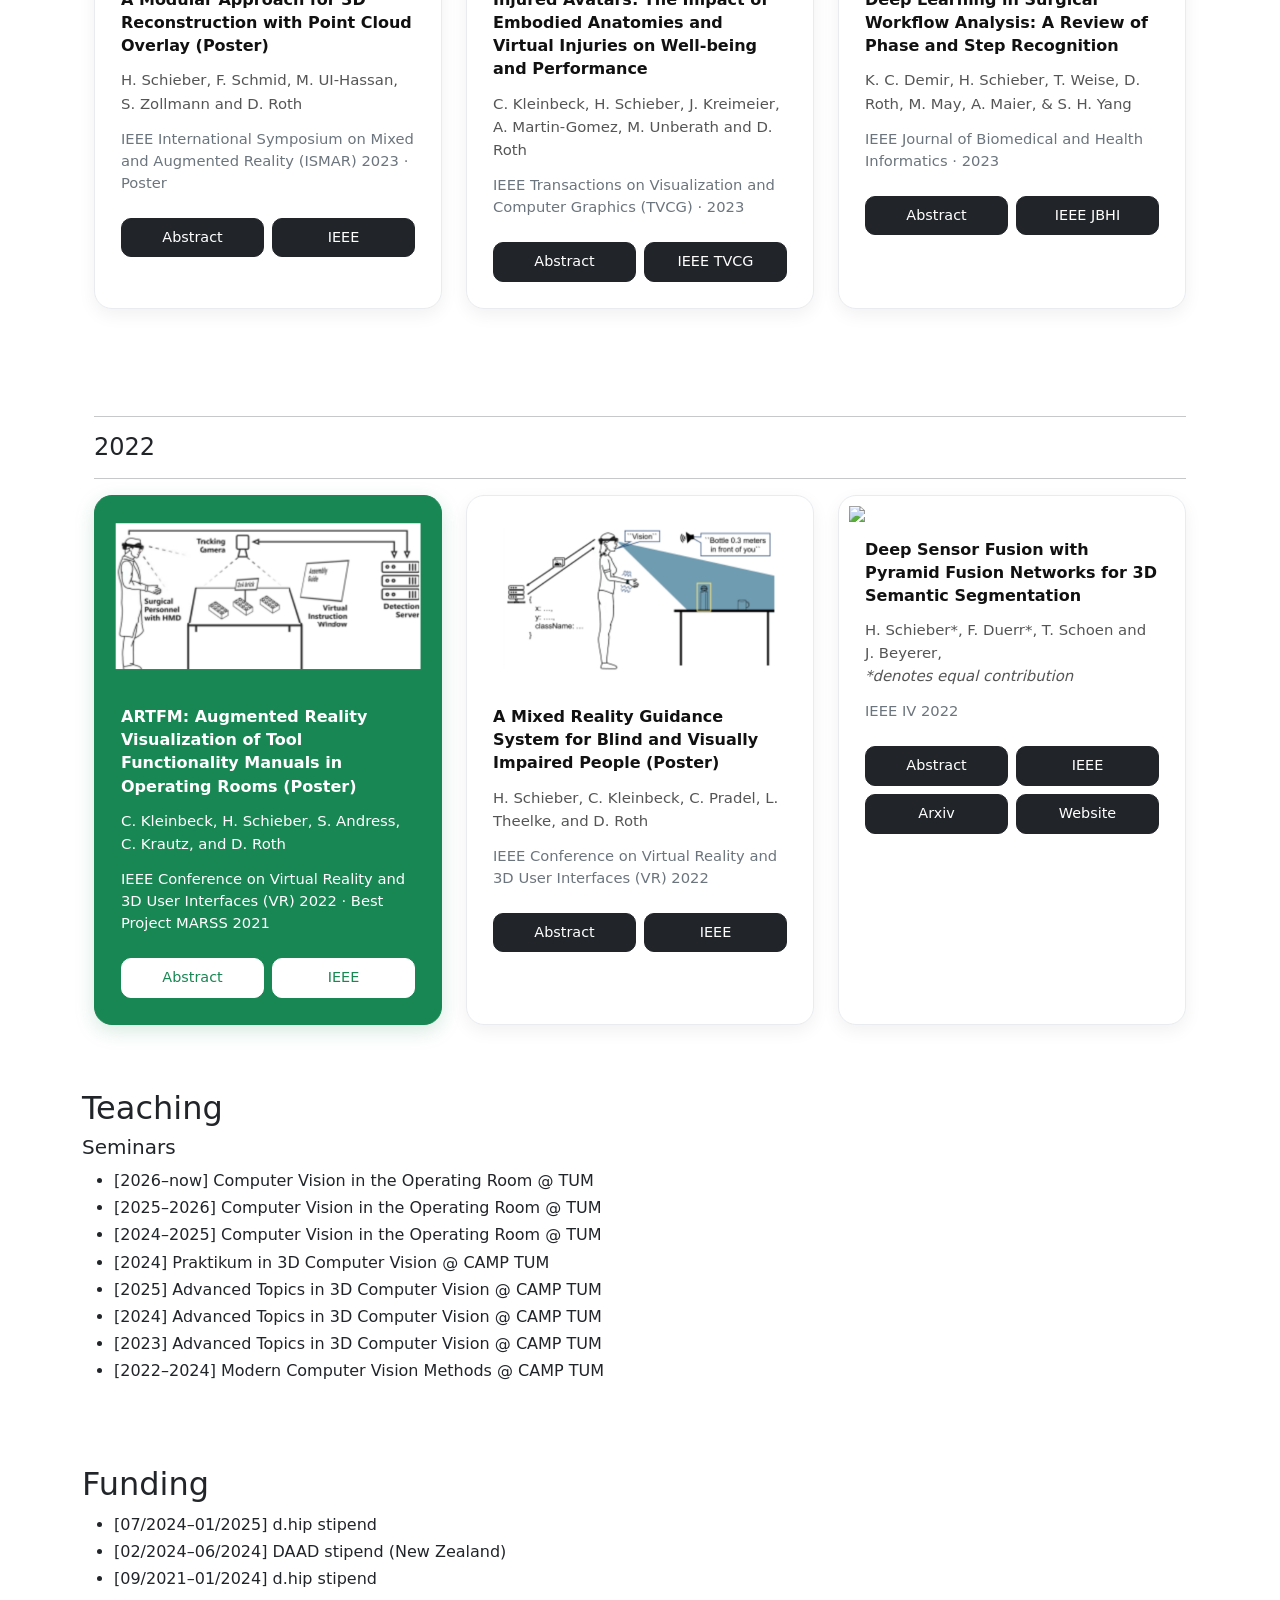
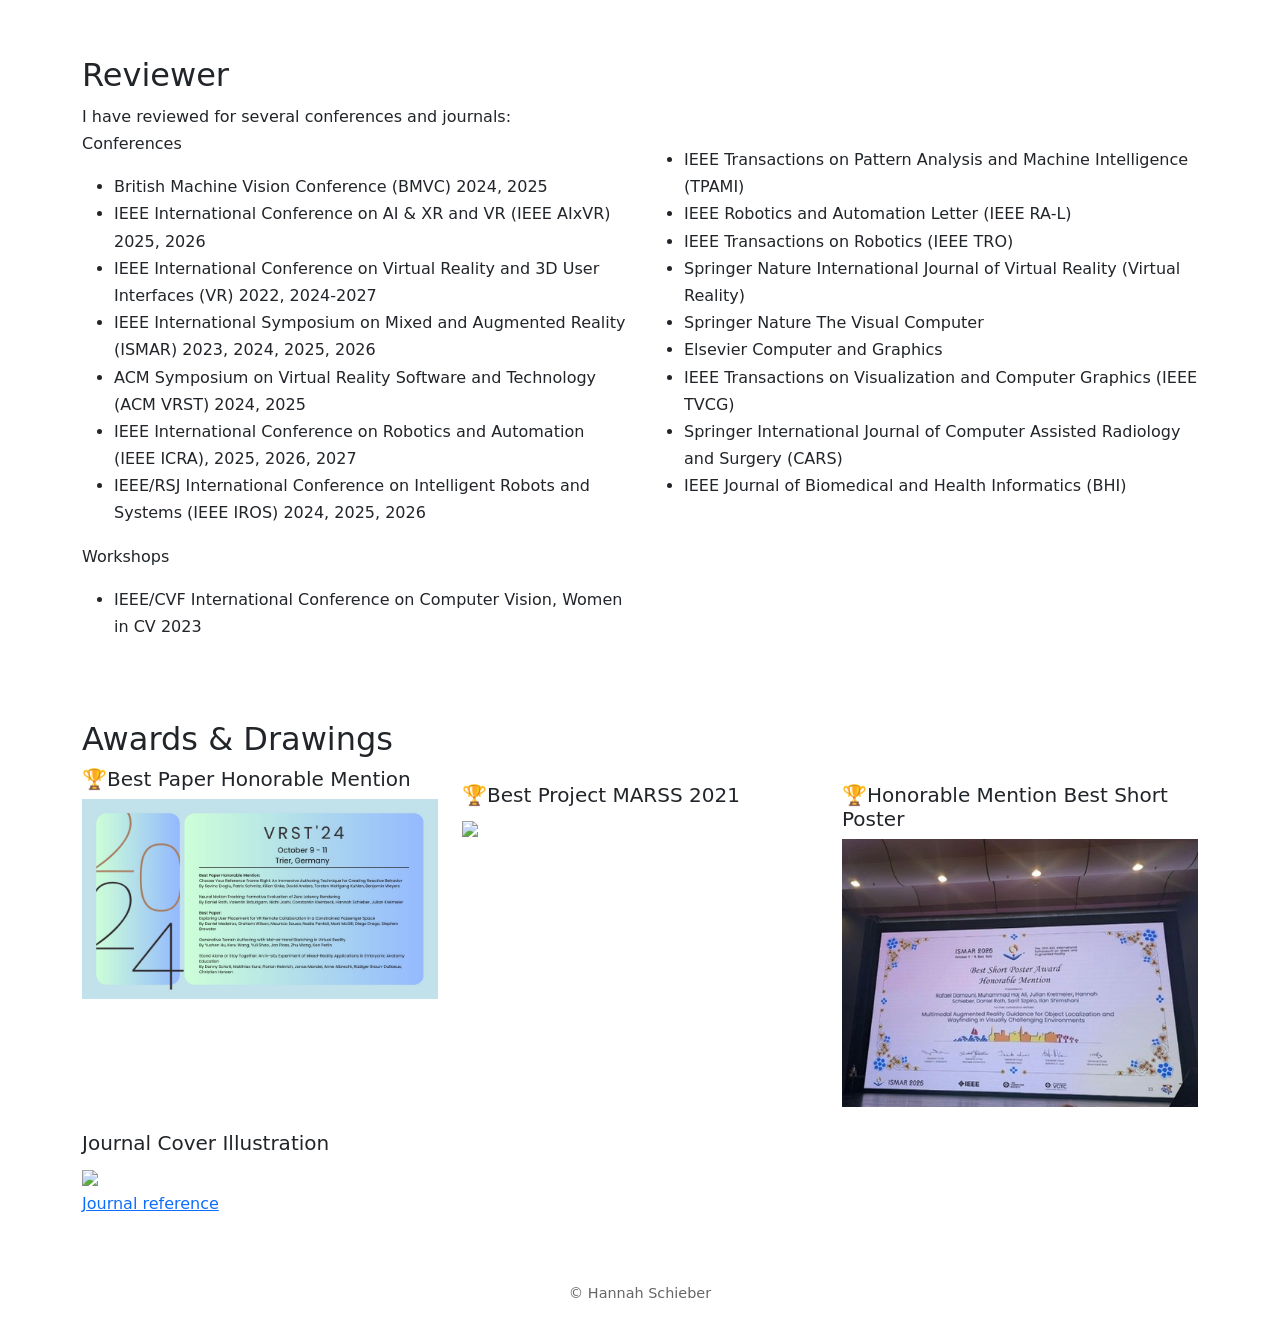
==== commit 997e3613: "🏆" ====
--- a/index.html
+++ b/index.html
@@ -381,15 +381,15 @@
         <h2>Awards & Drawings</h2>
         <div class="row g-4">
             <div class="col-lg-4">
-                <h5>Best Paper Honorable Mention</h5>
+                <h5>🏆Best Paper Honorable Mention</h5>
                 <img src="assets/img/vrst.jpg" class="img-fluid">
             </div>
             <div class="col-lg-4">
-                <h5 class="mt-3">Best Project MARSS 2021</h5>
+                <h5 class="mt-3">🏆Best Project MARSS 2021</h5>
                 <img src="assets/img/marss.png" class="img-fluid">
             </div>
             <div class="col-lg-4">
-                <h5 class="mt-3">🏆We received an Honorable Mention Best Short Poster Award 🏆</h5>
+                <h5 class="mt-3">🏆Honorable Mention Best Short Poster</h5>
                 <img src="assets/img/2026/honorable_mention.jpeg" class="img-fluid">
             </div>
             <div class="col-lg-4">
